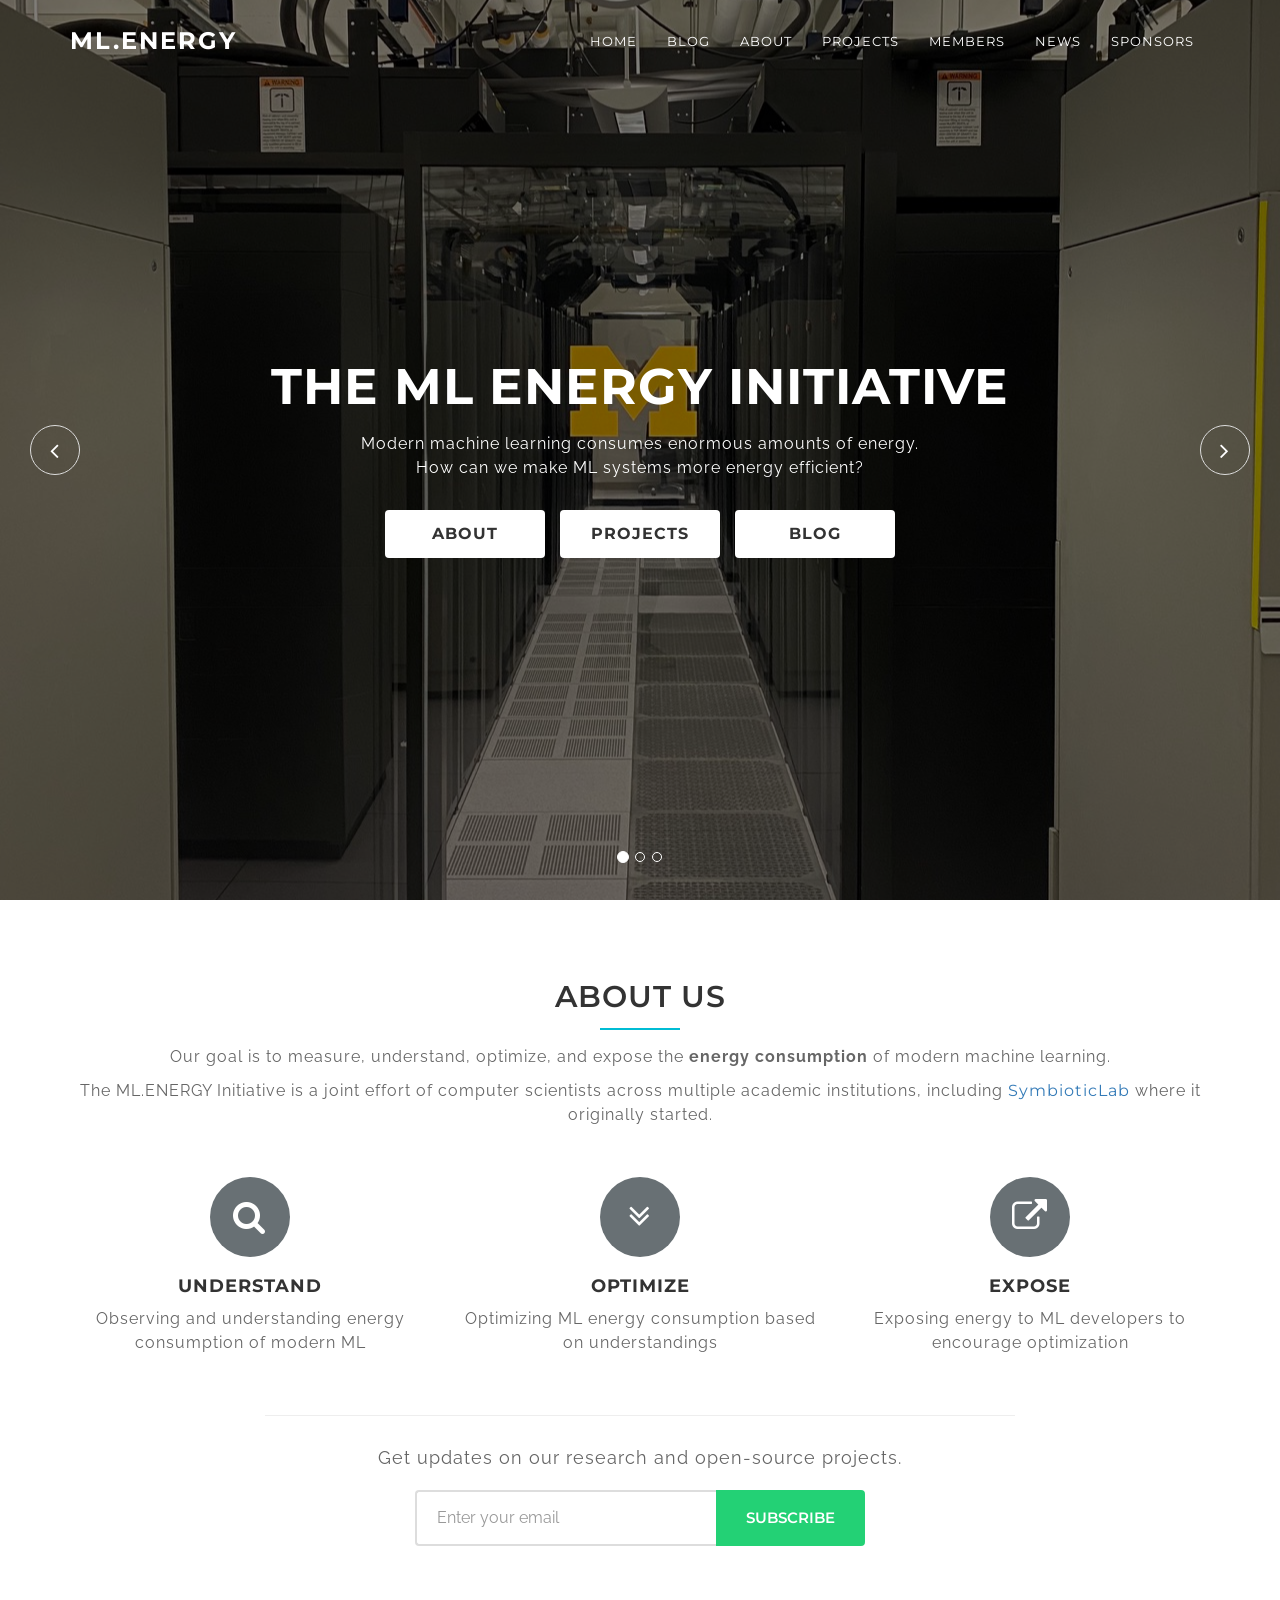
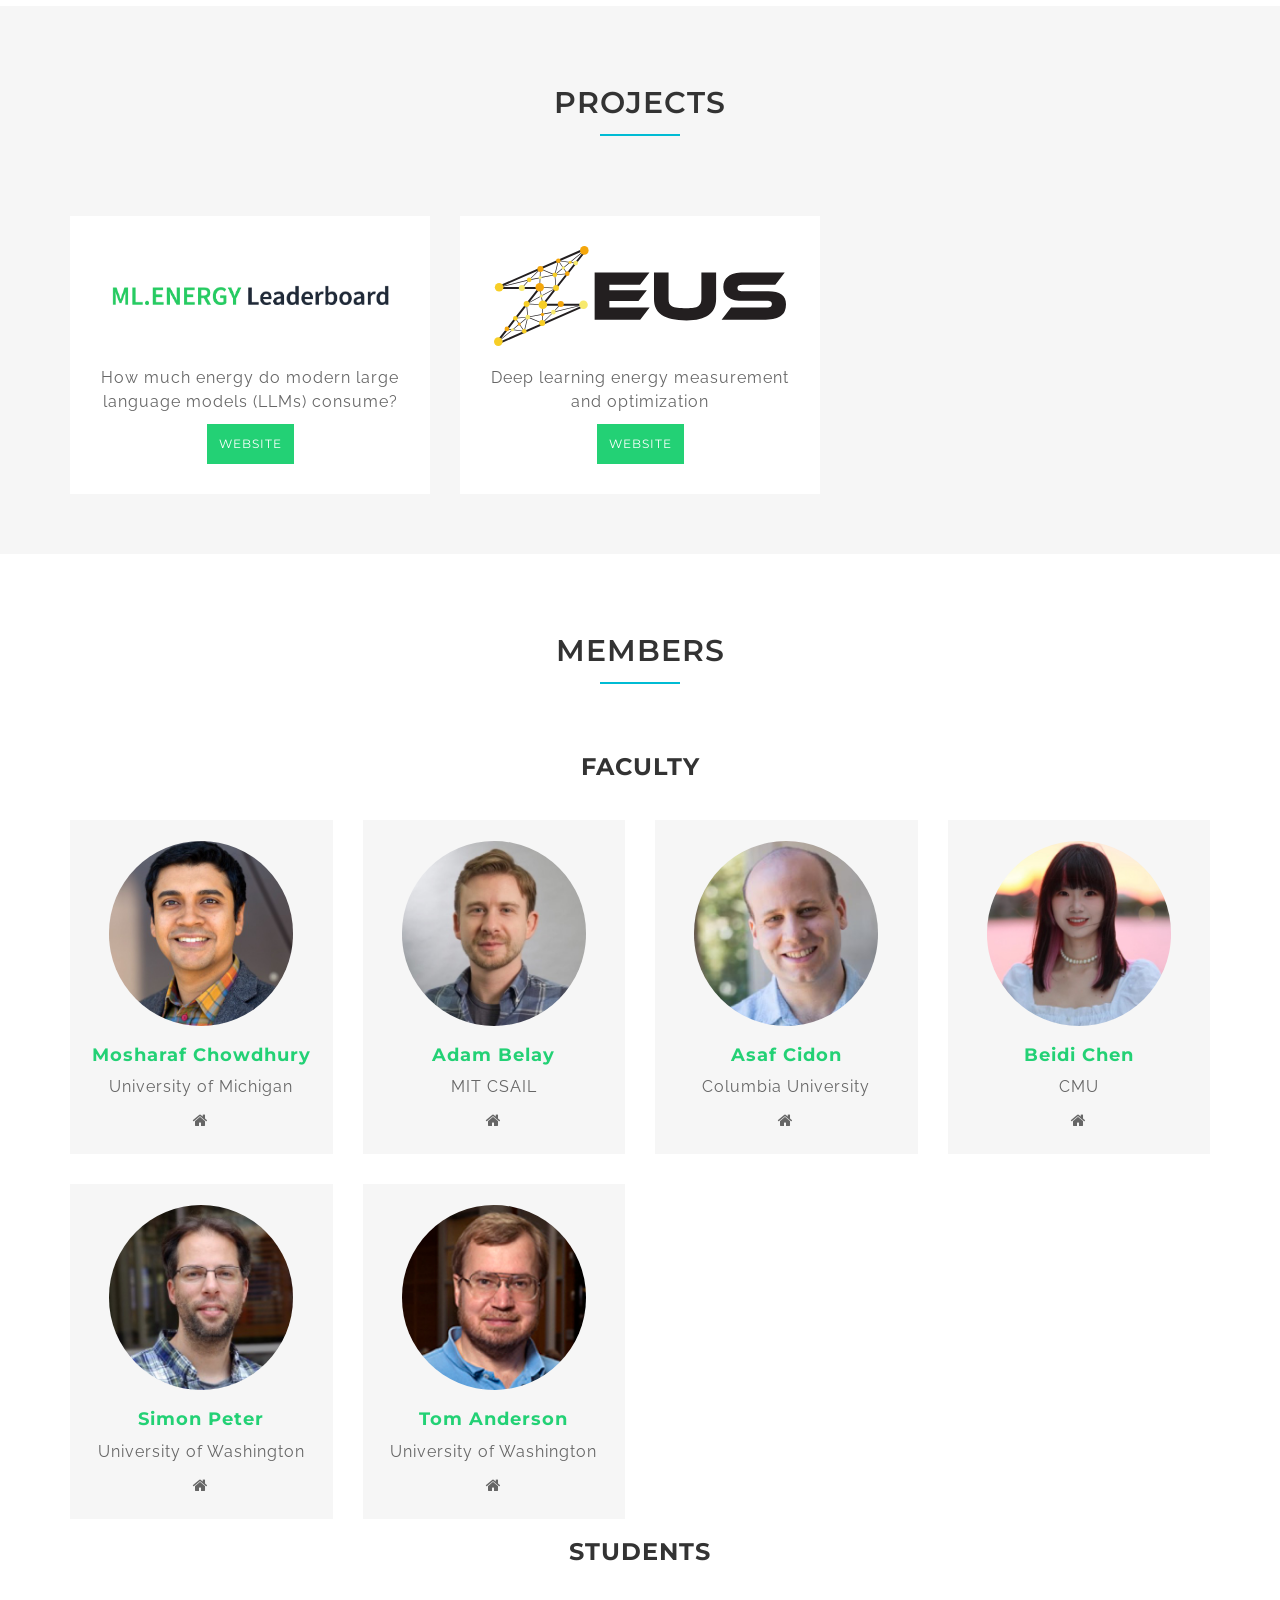
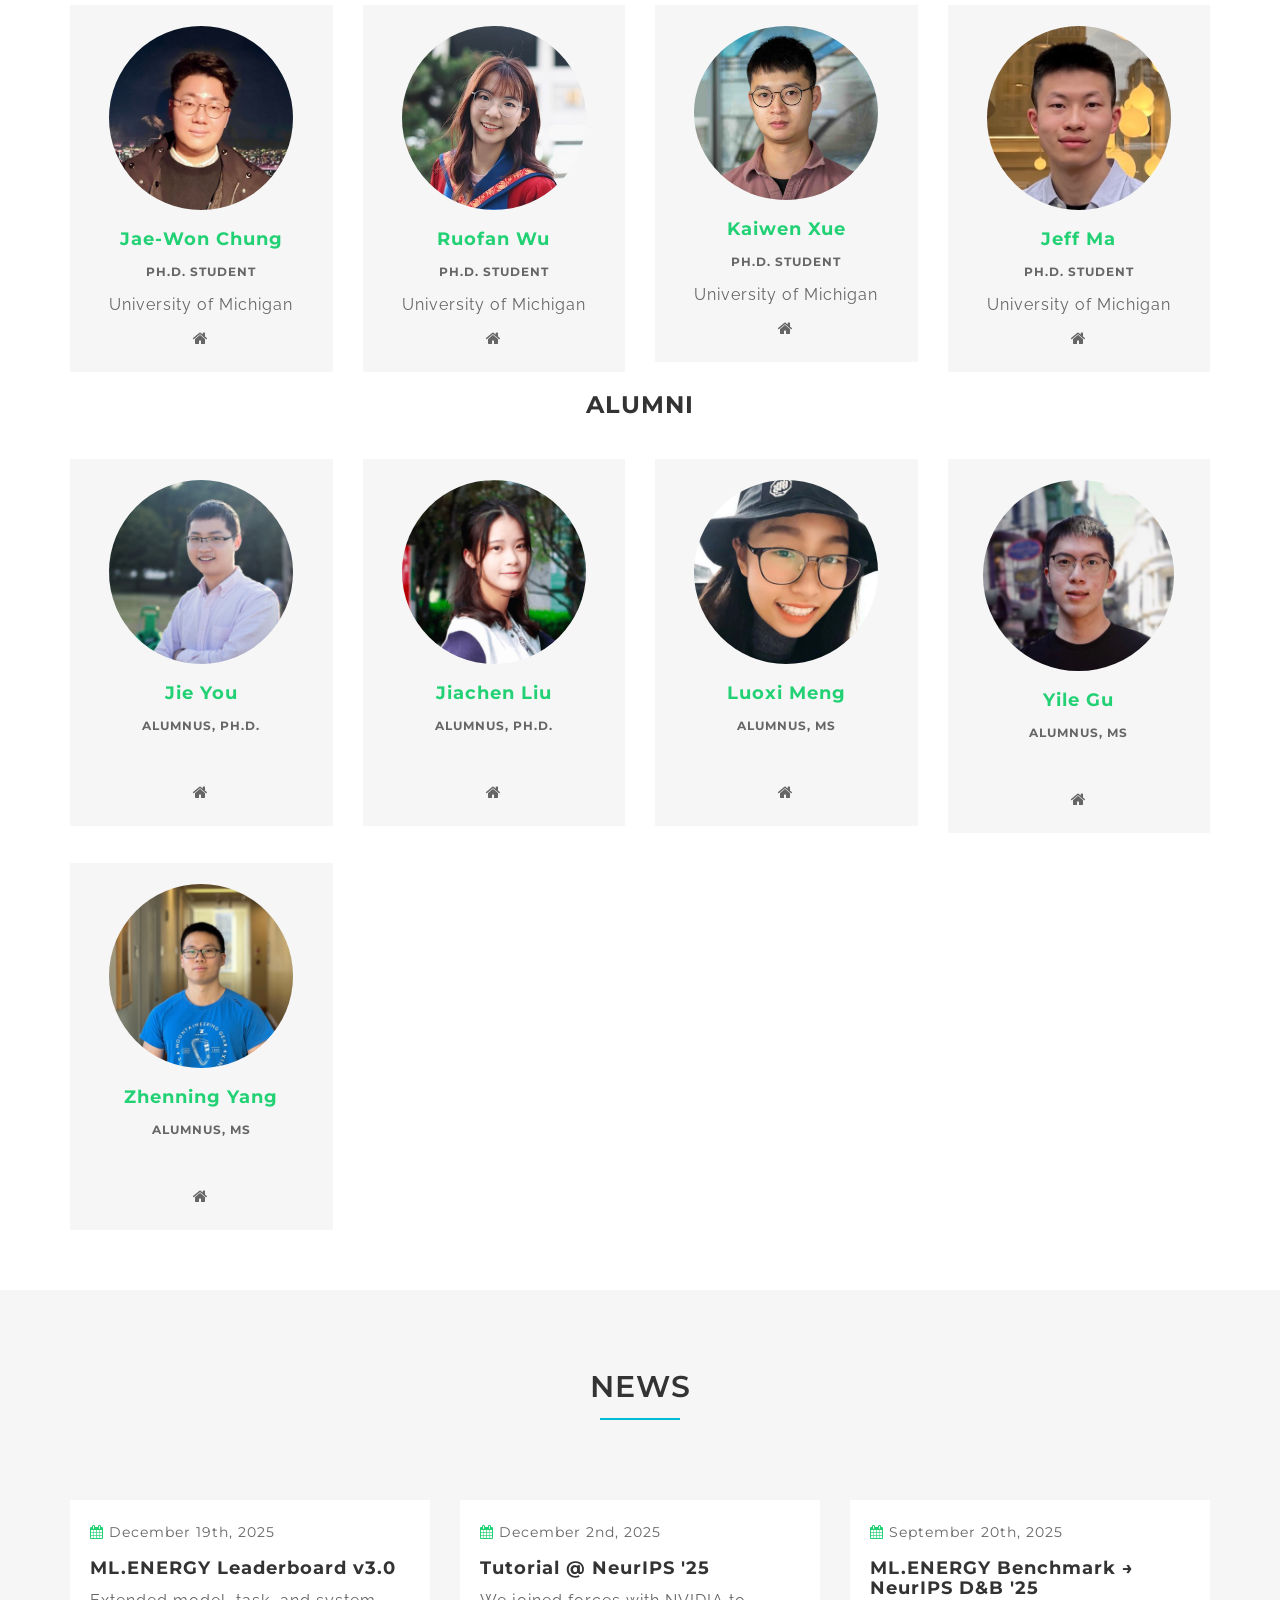
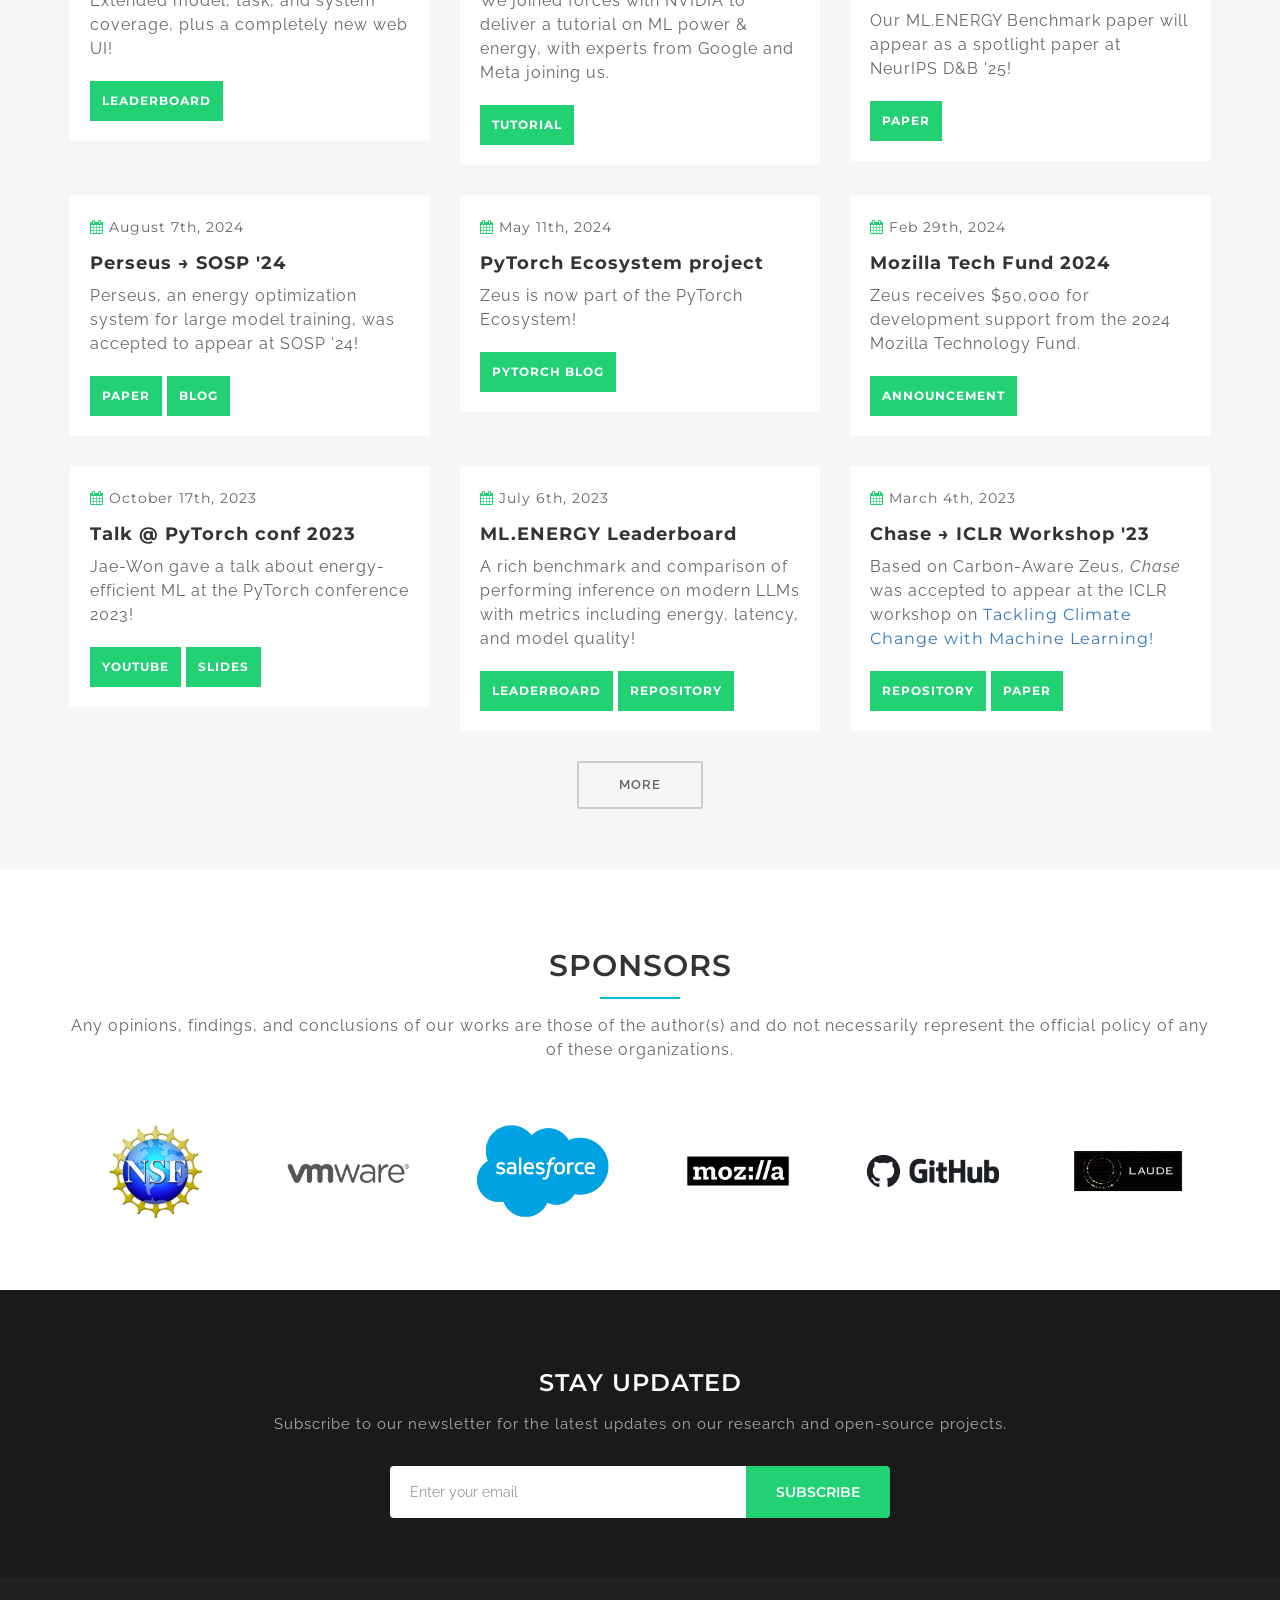
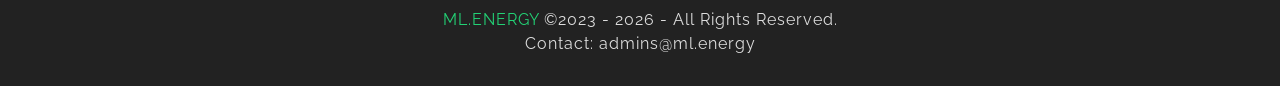
==== index.html @ 17960357 "Add newsletter embeds" ====
<!DOCTYPE html>
<html lang="en">

<head>
    <meta charset="utf-8">
    <meta http-equiv="X-UA-Compatible" content="IE=edge">
    <meta name="viewport" content="width=device-width, initial-scale=1">
    <!-- HTML Meta Tags -->
    <title>The ML.ENERGY Initiative</title>
    <meta name="description" content="Making modern ML energy efficient">
    <!-- Opengraph Meta Tags -->
    <meta property="og:url" content="https://ml.energy">
    <meta property="og:type" content="website">
    <meta property="og:title" content="The ML.ENERGY Initiative">
    <meta property="og:description" content="Making modern ML energy efficient">
    <meta property="og:image" content="https://ml.energy/assets/img/og_image.png">
    <!-- Twitter Meta Tags -->
    <meta name="twitter:card" content="summary_large_image">
    <meta property="twitter:domain" content="ml.energy">
    <meta property="twitter:url" content="https://ml.energy">
    <meta name="twitter:title" content="The ML.ENERGY Initiative">
    <meta name="twitter:description" content="Making modern ML energy efficient">
    <meta name="twitter:image" content="https://ml.energy/assets/img/og_image.png">
    <!-- Favicon -->
    <link rel="apple-touch-icon" sizes="180x180" href="/assets/img/favicon/apple-touch-icon.png">
    <link rel="icon" type="image/png" sizes="32x32" href="/assets/img/favicon/favicon-32x32.png">
    <link rel="icon" type="image/png" sizes="16x16" href="/assets/img/favicon/favicon-16x16.png">
    <link rel="manifest" href="/assets/img/favicon/site.webmanifest">
    <!-- Google tag (gtag.js) -->
    <script async src="https://www.googletagmanager.com/gtag/js?id=G-C013T57GV2"></script>
    <script>
      window.dataLayer = window.dataLayer || [];
      function gtag(){dataLayer.push(arguments);}
      gtag('js', new Date());

      gtag('config', 'G-C013T57GV2');
    </script>
    <!-- BOOTSTRAP CSS-->
    <link href="assets/css/bootstrap.min.css" rel="stylesheet">
    <!-- ALL GOOGLE FONTS -->
    <link href="https://fonts.googleapis.com/css?family=Montserrat:400,700|Raleway:400,500,600,700&amp;subset=latin-ext" rel="stylesheet">
    <!-- FONT-AWESOME CSS-->
    <link href="assets/css/font-awesome.min.css" rel="stylesheet">
    <!-- OWL-CAROUSEL CSS-->
    <link href="assets/css/owl.carousel.css" rel="stylesheet">
    <!-- OWL-TRANSITION CSS-->
    <link href="assets/css/owl.transitions.css" rel="stylesheet">
    <!-- MAGNIFIC-POPUP CSS-->
    <link href="assets/css/magnific-popup.css" rel="stylesheet">
    <!-- MAIN STYLE CSS -->
    <link href="assets/css/style.css" rel="stylesheet">
    <!-- RESPONSIVE CSS-->
    <link href="assets/css/responsive.css" rel="stylesheet">

</head>


<body>
    <!-- START PRELOADER -->
    <div class="preloader">
        <div class="status">
            <div class="status-mes"></div>
        </div>
    </div>
    <!-- END PRELOADER -->

    <!-- START HEADER AREA -->
    <header id="home" class="welcome-hero-area">
        <div class="header-top-area">
            <div class="container">
                <div class="row">
                    <div class="col-md-3">
                        <!-- START LOGO -->
                        <div class="logo">
                            <a href="index.html">ML.ENERGY</a>
                        </div>
                        <!-- END LOGO -->
                    </div>
                    <div class="col-md-9">
                        <!-- START MAIN MENU -->
                        <div class="mainmenu">
                            <div class="navbar navbar-nobg">
                                <div class="navbar-header">
                                    <button type="button" class="navbar-toggle" data-toggle="collapse" data-target=".navbar-collapse">
                                        <span class="sr-only">Toggle navigation</span>
                                        <span class="icon-bar"></span>
                                        <span class="icon-bar"></span>
                                        <span class="icon-bar"></span>
                                    </button>
                                </div>
                                <div class="navbar-collapse collapse">
                                    <ul class="nav navbar-nav navbar-right">
                                        <li class="active"><a class="smoth-scroll" href="#home">home</a>
                                        </li>
                                        <li><a href="https://ml.energy/blog">blog</a>
                                        </li>
                                        <li><a class="smoth-scroll" href="#about">about</a>
                                        </li>
                                        <li><a class="smoth-scroll" href="#projects">projects</a>
                                        </li>
                                        <li><a class="smoth-scroll" href="#members">members</a>
                                        </li>
                                        <li><a class="smoth-scroll" href="#news">news</a>
                                        </li>
                                        <li><a class="smoth-scroll" href="#sponsors">sponsors</a>
                                        </li>
                                    </ul>
                                </div>
                            </div>
                        </div>
                        <!-- END MAIN MENU -->
                    </div>
                </div>
            </div>
        </div>
        <!-- END HEADER AREA -->

        <!-- START SLIDER AREA -->
        <div class="welcome-slider-area">
            <div id="welcome-slide-carousel" class="carousel slide carousel-fade" data-ride="carousel">
                <ol class="carousel-indicators">
                    <li data-target="#welcome-slide-carousel" data-slide-to="0" class="active"></li>
                    <li data-target="#welcome-slide-carousel" data-slide-to="1"></li>
                    <li data-target="#welcome-slide-carousel" data-slide-to="2"></li>
                </ol>
                <div class="carousel-inner" role="listbox">
                    <!-- START SINGLE SLIDE ITEM -->
                    <div class="item active">
                        <div class="single-slide-item slide-1">
                            <div class="single-slide-item-table">
                                <div class="single-slide-item-table-cell">
                                    <div class="container">
                                        <div class="row">
                                            <div class="col-md-12">
                                                <h2>The ML Energy Initiative</h2>
                                                <p>Modern machine learning consumes enormous amounts of energy.
                                                    <br/>How can we make ML systems more energy efficient?
                                                </p>
                                                <a class="slide-btn smoth-scroll" href="#about">about</a>
                                                <a class="slide-btn smoth-scroll" href="#projects">projects</a>
                                                <a class="slide-btn" href="https://ml.energy/blog">blog</a>
                                            </div>
                                        </div>
                                    </div>
                                </div>
                            </div>
                        </div>
                    </div>
                    <!-- END SINGLE SLIDE ITEM-->
                    <!-- START SINGLE SLIDE ITEM-->
                    <div class="item">
                        <div class="single-slide-item slide-2">
                            <div class="single-slide-item-table">
                                <div class="single-slide-item-table-cell">
                                    <div class="container">
                                        <div class="row">
                                            <div class="col-md-12">
                                                <h2>The ML Energy initiative</h2>
                                                <p>Energy efficiency may not be free.
                                                    <br/>What are the tradeoffs associated, and how can we pick good points?
                                                </p>
                                                <a class="slide-btn smoth-scroll" href="#about">about</a>
                                                <a class="slide-btn smoth-scroll" href="#projects">projects</a>
                                                <a class="slide-btn" href="https://ml.energy/blog">blog</a>
                                            </div>
                                        </div>
                                    </div>
                                </div>
                            </div>
                        </div>
                    </div>
                    <!-- END SINGLE SLIDE ITEM -->
                    <!-- START SINGLE SLIDE ITEM-->
                    <div class="item">
                        <div class="single-slide-item slide-3">
                            <div class="single-slide-item-table">
                                <div class="single-slide-item-table-cell">
                                    <div class="container">
                                        <div class="row">
                                            <div class="col-md-12">
                                                <h2>The ML Energy initiative</h2>
                                                <p>Modern machine learning software is oblivious of where all the energy goes to.
                                                    <br/>How can we expose energy consumption to ML developers?
                                                </p>
                                                <a class="slide-btn smoth-scroll" href="#about">about</a>
                                                <a class="slide-btn smoth-scroll" href="#projects">projects</a>
                                                <a class="slide-btn" href="https://ml.energy/blog">blog</a>
                                            </div>
                                        </div>
                                    </div>
                                </div>
                            </div>
                        </div>
                    </div>
                    <!-- END SINGLE SLIDE ITEM -->
                </div>
                <a class="left welcome-control" href="#welcome-slide-carousel" role="button" data-slide="prev"><i class="fa fa-angle-left"></i></a>
                <a class="right welcome-control" href="#welcome-slide-carousel" role="button" data-slide="next"><i class="fa fa-angle-right"></i></a>
            </div>
        </div>
        <!-- END SLIDER AREA -->
    </header>
    <!-- END HEADER AREA -->

    <!-- START ABOUT US AREA -->
    <section id="about" class="about-us-area section-padding">
        <div class="container">
            <div class="row">
                <!-- START SECTION AREA -->
                <div class="col-sm-12">
                    <div class="section-title text-center">
                        <h2>about us</h2>
                        <span></span>
                        <p>
                        Our goal is to measure, understand, optimize, and expose the <b>energy consumption</b> of modern machine learning.
                        </p>
                        <p>
                        The ML.ENERGY Initiative is a joint effort of computer scientists across multiple academic institutions, including <a href="https://symbioticlab.org">SymbioticLab</a> where it originally started.
                        </p>
                    </div>
                </div>
                <!-- END SECTION DESIGN AREA -->
            </div>
            <div class="row">
                <!-- START ABOUT FEATURED -->
                <div class="featured-area text-center">
                    <!-- START SINGLE FEATURED -->
                    <div class="col-md-4 col-sm-4">
                        <div class="single-featured">
                            <i class="fa fa-search"></i>
                            <h4>Understand</h4>
                            <p>Observing and understanding energy consumption of modern ML</p>
                        </div>
                    </div>
                    <!-- END SINGLE FEATURED -->
                    <!-- START SINGLE FEATURED -->
                    <div class="col-md-4 col-sm-4">
                        <div class="single-featured">
                            <i class="fa fa-angle-double-down"></i>
                            <h4>Optimize</h4>
                            <p>Optimizing ML energy consumption based on understandings</p>
                        </div>
                    </div>
                    <!-- END SINGLE FEATURED -->
                    <!-- START SINGLE FEATURED -->
                    <div class="col-md-4 col-sm-4">
                        <div class="single-featured">
                            <i class="fa fa-external-link"></i>
                            <h4>Expose</h4>
                            <p>Exposing energy to ML developers to encourage optimization</p>
                        </div>
                    </div>
                    <!-- END SINGLE FEATURED -->
                </div>
                <!-- END ABOUT FEATURED -->
            </div>
            <!-- END ROW-->
            <!-- START ABOUT NEWSLETTER -->
            <div class="row">
                <div class="col-md-8 col-md-offset-2 col-sm-10 col-sm-offset-1">
                    <div class="about-newsletter text-center">
                        <p>Get updates on our research and open-source projects.</p>
                        <form
                            action="https://buttondown.com/api/emails/embed-subscribe/ml-energy"
                            method="post"
                            target="popupwindow"
                            onsubmit="window.open('https://buttondown.com/ml-energy', 'popupwindow')"
                            class="about-newsletter-form"
                        >
                            <div class="form-inline">
                                <input type="email" name="email" placeholder="Enter your email" required />
                                <button type="submit">Subscribe</button>
                            </div>
                        </form>
                    </div>
                </div>
            </div>
            <!-- END ABOUT NEWSLETTER -->
        </div>
    </section>
    <!-- END ABOUT US AREA -->

    <!-- START PROJECTS AREA -->
    <section id="projects" class="gry-bg section-padding">
        <div class="container">
            <div class="row">
                <div class="col-sm-12">
                    <div class="section-title text-center">
                        <h2>Projects</h2>
                        <span></span>
                        <!-- <p>Research projects under the ML energy initiative</p> -->
                    </div>
                </div>
            </div>
            <div class="row">
                <!-- START SINGLE PROJECTS BOX -->
                <div class="col-md-4 col-sm-6">
                    <div class="single-project-box">
                        <div class="project-icon">
                            <img src="assets/img/projects/leaderboard.png" alt="Leaderboard logo">
                        </div>
                        <div class="project-content">
                            <!-- <h4>Zeus</h4> -->
                            <p>How much energy do modern large language models (LLMs) consume?</p>
                            <a class="project-btn" href="https://ml.energy/leaderboard">Website</a>
                        </div>
                    </div>
                </div>
                <!-- END SINGLE PROJECTS BOX -->
                <div class="col-md-4 col-sm-6">
                    <div class="single-project-box">
                        <div class="project-icon">
                            <img src="assets/img/projects/zeus.svg" alt="Zeus logo">
                        </div>
                        <div class="project-content">
                            <!-- <h4>Zeus</h4> -->
                            <p>Deep learning energy measurement and optimization</p>
                            <a class="project-btn" href="https://ml.energy/zeus">Website</a>
                        </div>
                    </div>
                </div>
                <!-- END SINGLE PROJECTS BOX -->
            </div>
        </div>
    </section>
    <!-- END PROJECTS AREA -->

    <!-- START TEAM AREA -->
    <section id="members" class="our-team-area section-padding">
        <div class="container">
            <div class="row">
                <div class="col-sm-12">
                    <div class="section-title text-center">
                        <h2>Members</h2>
                        <span></span>
                    </div>
                </div>
            </div>
            <div class="row">
                <div class="col-sm-12">
                    <div class="text-center">
                        <h3>Faculty</h3>
                    </div>
                </div>
            </div>
            <div class="row">
                <!-- START SINGLE TEAM -->
                <div class="col-md-3 col-sm-4">
                    <div class="single-team text-center">
                        <img src="assets/img/members/mosharaf.jpg" style="max-width: 80%;" class="center-block img-circle" />
                        <h4 class="team-member">Mosharaf Chowdhury</h4>
                        <p>University of Michigan</p>
                        <ul class="team-social">
                            <li><a href="https://mosharaf.com"><i class="fa fa-home"></i></a>
                            </li>
                        </ul>
                    </div>
                </div>
                <!-- END SINGLE TEAM -->
                <!-- START SINGLE TEAM -->
                <div class="col-md-3 col-sm-4">
                    <div class="single-team text-center">
                        <img src="assets/img/members/adam.jpeg" style="max-width: 80%;" class="center-block img-circle" />
                        <h4 class="team-member">Adam Belay</h4>
                        <p>MIT CSAIL</p>
                        <ul class="team-social">
                            <li><a href="http://www.abelay.me/"><i class="fa fa-home"></i></a>
                            </li>
                        </ul>
                    </div>
                </div>
                <!-- END SINGLE TEAM -->
                <!-- START SINGLE TEAM -->
                <div class="col-md-3 col-sm-4">
                    <div class="single-team text-center">
                        <img src="assets/img/members/asaf.jpeg" style="max-width: 80%;" class="center-block img-circle" />
                        <h4 class="team-member">Asaf Cidon</h4>
                        <p>Columbia University</p>
                        <ul class="team-social">
                            <li><a href="https://www.asafcidon.com/"><i class="fa fa-home"></i></a>
                            </li>
                        </ul>
                    </div>
                </div>
                <!-- END SINGLE TEAM -->
                <div class="clearfix visible-sm-block"></div>
                <!-- START SINGLE TEAM -->
                <div class="col-md-3 col-sm-4">
                    <div class="single-team text-center">
                        <img src="assets/img/members/beidi.jpeg" style="max-width: 80%;" class="center-block img-circle" />
                        <h4 class="team-member">Beidi Chen</h4>
                        <p>CMU</p>
                        <ul class="team-social">
                            <li><a href="https://www.andrew.cmu.edu/user/beidic/"><i class="fa fa-home"></i></a>
                            </li>
                        </ul>
                    </div>
                </div>
                <!-- END SINGLE TEAM -->
                <!-- START SINGLE TEAM -->
                <div class="col-md-3 col-sm-4">
                    <div class="single-team text-center">
                        <img src="assets/img/members/simon.jpeg" style="max-width: 80%;" class="center-block img-circle" />
                        <h4 class="team-member">Simon Peter</h4>
                        <p>University of Washington</p>
                        <ul class="team-social">
                            <li><a href="https://homes.cs.washington.edu/~simpeter/"><i class="fa fa-home"></i></a>
                            </li>
                        </ul>
                    </div>
                </div>
                <!-- END SINGLE TEAM -->
                <!-- START SINGLE TEAM -->
                <div class="col-md-3 col-sm-4">
                    <div class="single-team text-center">
                        <img src="assets/img/members/tom.jpeg" style="width: 80%;" class="center-block img-circle" />
                        <h4 class="team-member">Tom Anderson</h4>
                        <p>University of Washington</p>
                        <ul class="team-social">
                            <li><a href="https://www.cs.washington.edu/people/faculty/tom"><i class="fa fa-home"></i></a>
                            </li>
                        </ul>
                    </div>
                </div>
                <!-- END SINGLE TEAM -->
            </div>
            <div class="row">
                <div class="col-sm-12">
                    <div class="text-center">
                        <h3>Students</h3>
                    </div>
                </div>
            </div>
            <div class="row">
                <!-- START SINGLE TEAM -->
                <div class="col-md-3 col-sm-4">
                    <div class="single-team text-center">
                        <img src="assets/img/members/jae-won.jpg" style="max-width: 80%" class="center-block img-circle" />
                        <h4 class="team-member">Jae-Won Chung</h4>
                        <h6>Ph.D. Student</h6>
                        <p>University of Michigan</p>
                        <ul class="team-social">
                            <li><a href="https://jaewonchung.me/about"><i class="fa fa-home"></i></a>
                            </li>
                        </ul>
                    </div>
                </div>
                <!-- END SINGLE TEAM -->
                <!-- START SINGLE TEAM -->
                <div class="col-md-3 col-sm-4">
                    <div class="single-team text-center">
                        <img src="assets/img/members/ruofan.jpg" style="max-width: 80%" class="center-block img-circle" />
                        <h4 class="team-member">Ruofan Wu</h4>
                        <h6>Ph.D. Student</h6>
                        <p>University of Michigan</p>
                        <ul class="team-social">
                            <li><a href="https://ruofan-wu.github.io/"><i class="fa fa-home"></i></a>
                            </li>
                        </ul>
                    </div>
                </div>
                <!-- END SINGLE TEAM -->
                <!-- START SINGLE TEAM -->
                <div class="col-md-3 col-sm-4">
                    <div class="single-team text-center">
                        <img src="assets/img/members/kevin.jpg" style="max-width: 80%" class="center-block img-circle" />
                        <h4 class="team-member">Kaiwen Xue</h4>
                        <h6>Ph.D. Student</h6>
                        <p>University of Michigan</p>
                        <ul class="team-social">
                            <li><a href="https://kevinrsx.github.io/"><i class="fa fa-home"></i></a>
                            </li>
                        </ul>
                    </div>
                </div>
                <!-- END SINGLE TEAM -->
                <!-- START SINGLE TEAM -->
                <div class="col-md-3 col-sm-4">
                    <div class="single-team text-center">
                        <img src="assets/img/members/jeff.jpg" style="max-width: 80%" class="center-block img-circle" />
                        <h4 class="team-member">Jeff Ma</h4>
                        <h6>Ph.D. Student</h6>
                        <p>University of Michigan</p>
                        <ul class="team-social">
                            <li><a href="https://jeff.junzema.com/"><i class="fa fa-home"></i></a>
                            </li>
                        </ul>
                    </div>
                </div>
                <!-- END SINGLE TEAM -->
            </div>
            <div class="row">
                <div class="col-sm-12">
                    <div class="text-center">
                        <h3>Alumni</h3>
                    </div>
                </div>
            </div>
            <div class="row">
                <!-- START SINGLE TEAM -->
                <div class="col-md-3 col-sm-4">
                    <div class="single-team text-center">
                        <img src="assets/img/members/jie.jpg" style="max-width: 80%" class="center-block img-circle" />
                        <h4 class="team-member">Jie You</h4>
                        <h6>Alumnus, Ph.D.</h6>
                        <p></br></p>
                        <ul class="team-social">
                            <li><a href="https://jimmyyou.github.io"><i class="fa fa-home"></i></a>
                            </li>
                        </ul>
                    </div>
                </div>
                <!-- END SINGLE TEAM -->
                <!-- START SINGLE TEAM -->
                <div class="col-md-3 col-sm-4">
                    <div class="single-team text-center">
                        <img src="assets/img/members/jiachen.jpeg" style="max-width: 80%" class="center-block img-circle" />
                        <h4 class="team-member">Jiachen Liu</h4>
                        <h6>Alumnus, Ph.D.</h6>
                        <p></br></p>
                        <ul class="team-social">
                            <li><a href="http://www-personal.umich.edu/~amberljc/"><i class="fa fa-home"></i></a>
                            </li>
                        </ul>
                    </div>
                </div>
                <!-- END SINGLE TEAM -->
                <!-- START SINGLE TEAM -->
                <div class="col-md-3 col-sm-4">
                    <div class="single-team text-center">
                        <img src="assets/img/members/luoxi.jpg" style="max-width: 80%" class="center-block img-circle" />
                        <h4 class="team-member">Luoxi Meng</h4>
                        <h6>Alumnus, MS</h6>
                        <p></br></p>
                        <ul class="team-social">
                            <li><a href="https://rosie-m.github.io/"><i class="fa fa-home"></i></a>
                            </li>
                        </ul>
                    </div>
                </div>
                <!-- END SINGLE TEAM -->
                <!-- START SINGLE TEAM -->
                <div class="col-md-3 col-sm-4">
                    <div class="single-team text-center">
                        <img src="assets/img/members/yile.jpg" style="max-width: 83%" class="center-block img-circle" />
                        <h4 class="team-member">Yile Gu</h4>
                        <h6>Alumnus, MS</h6>
                        <p></br></p>
                        <ul class="team-social">
                            <li><a href="https://ikace.github.io/"><i class="fa fa-home"></i></a>
                            </li>
                        </ul>
                    </div>
                </div>
                <!-- END SINGLE TEAM -->
                <!-- START SINGLE TEAM -->
                <div class="col-md-3 col-sm-4">
                    <div class="single-team text-center">
                        <img src="assets/img/members/zhenning.jpg" style="max-width: 80%" class="center-block img-circle" />
                        <h4 class="team-member">Zhenning Yang</h4>
                        <h6>Alumnus, MS</h6>
                        <p></br></p>
                        <ul class="team-social">
                            <li><a href="https://zyang37.github.io"><i class="fa fa-home"></i></a>
                            </li>
                        </ul>
                    </div>
                </div>
                <!-- END SINGLE TEAM -->
            </div>
        </div>
    </section>
    <!-- END TEAM AREA -->

    <!-- START BLOG AREA -->
    <section id="news" class="our-blog-area gry-bg section-padding">
        <div class="container">
            <div class="row">
                <div class="col-sm-12">
                    <div class="section-title text-center">
                        <h2>News</h2>
                        <span></span>
                        <!-- <p>Lorem ipsum dolor sit amet consectetur adipisicing elitsed ation Lorem ipsum.</p> -->
                    </div>
                </div>
            </div>
            <div class="row news-grid collapsed" id="news-grid">
                <!-- START SINGLE BLOG POST -->
                <div class="col-md-4 col-sm-6">
                    <div class="single-blog-post">
                        <div class="single-post-content">
                            <ul class="post-meta">
                                <li><a href="#"><i class="fa fa-calendar"></i>December 19th, 2025</a>
                                </li>
                            </ul>
                            <h4>ML.ENERGY Leaderboard v3.0</h4>
                            <p>Extended model, task, and system coverage, plus a completely new web UI!</p>
                            <a class="blog-btn" href="https://ml.energy/leaderboard">Leaderboard</a>
                        </div>
                    </div>
                </div>
                <!-- END SINGLE BLOG POST -->
                <!-- START SINGLE BLOG POST -->
                <div class="col-md-4 col-sm-6">
                    <div class="single-blog-post">
                        <div class="single-post-content">
                            <ul class="post-meta">
                                <li><a href="#"><i class="fa fa-calendar"></i>December 2nd, 2025</a>
                                </li>
                            </ul>
                            <h4>Tutorial @ NeurIPS '25</h4>
                            <p>We joined forces with NVIDIA to deliver a tutorial on ML power & energy, with experts from Google and Meta joining us.</p>
                            <a class="blog-btn" href="https://ml.energy/tutorials/neurips25">Tutorial</a>
                        </div>
                    </div>
                </div>
                <!-- END SINGLE BLOG POST -->
                <!-- START SINGLE BLOG POST -->
                <div class="col-md-4 col-sm-6">
                    <div class="single-blog-post">
                        <!-- <div class="single-blog-thumb"> -->
                        <!--     <img src="assets/img/blog/1.jpg" alt="" class="img-responsive" /> -->
                        <!-- </div> -->
                        <div class="single-post-content">
                            <ul class="post-meta">
                                <li><a href="#"><i class="fa fa-calendar"></i>September 20th, 2025</a>
                                </li>
                            </ul>
                            <h4>ML.ENERGY Benchmark → NeurIPS D&B '25</h4>
                            <p>Our ML.ENERGY Benchmark paper will appear as a spotlight paper at NeurIPS D&B '25!</p>
                            <a class="blog-btn" href="https://arxiv.org/abs/2505.06371">Paper</a>
                        </div>
                    </div>
                </div>
                <!-- END SINGLE BLOG POST -->
                <!-- START SINGLE BLOG POST -->
                <div class="col-md-4 col-sm-6">
                    <div class="single-blog-post">
                        <!-- <div class="single-blog-thumb"> -->
                        <!--     <img src="assets/img/blog/1.jpg" alt="" class="img-responsive" /> -->
                        <!-- </div> -->
                        <div class="single-post-content">
                            <ul class="post-meta">
                                <li><a href="#"><i class="fa fa-calendar"></i>August 7th, 2024</a>
                                </li>
                            </ul>
                            <h4>Perseus → SOSP '24</h4>
                            <p>Perseus, an energy optimization system for large model training, was accepted to appear at SOSP '24!</p>
                            <a class="blog-btn" href="https://symbioticlab.org/publications/files/perseus:sosp24/perseus-sosp24.pdf">Paper</a>
                            <a class="blog-btn" href="https://ml.energy/zeus/research_overview/perseus">Blog</a>
                        </div>
                    </div>
                </div>
                <!-- END SINGLE BLOG POST -->
                <!-- START SINGLE BLOG POST -->
                <div class="col-md-4 col-sm-6">
                    <div class="single-blog-post">
                        <!-- <div class="single-blog-thumb"> -->
                        <!--     <img src="assets/img/blog/1.jpg" alt="" class="img-responsive" /> -->
                        <!-- </div> -->
                        <div class="single-post-content">
                            <ul class="post-meta">
                                <li><a href="#"><i class="fa fa-calendar"></i>May 11th, 2024</a>
                                </li>
                            </ul>
                            <h4>PyTorch Ecosystem project</h4>
                            <p>Zeus is now part of the PyTorch Ecosystem!</p>
                            <a class="blog-btn" href="https://pytorch.org/blog/zeus/">PyTorch blog</a>
                        </div>
                    </div>
                </div>
                <!-- END SINGLE BLOG POST -->
                <!-- START SINGLE BLOG POST -->
                <div class="col-md-4 col-sm-6">
                    <div class="single-blog-post">
                        <!-- <div class="single-blog-thumb"> -->
                        <!--     <img src="assets/img/blog/1.jpg" alt="" class="img-responsive" /> -->
                        <!-- </div> -->
                        <div class="single-post-content">
                            <ul class="post-meta">
                                <li><a href="#"><i class="fa fa-calendar"></i>Feb 29th, 2024</a>
                                </li>
                            </ul>
                            <h4>Mozilla Tech Fund 2024</h4>
                            <p>Zeus receives $50,000 for development support from the 2024 Mozilla Technology Fund.</p>
                            <a class="blog-btn" href="https://foundation.mozilla.org/en/blog/open-source-AI-for-environmental-justice/">Announcement</a>
                        </div>
                    </div>
                </div>
                <!-- END SINGLE BLOG POST -->
                <!-- START SINGLE BLOG POST -->
                <div class="col-md-4 col-sm-6">
                    <div class="single-blog-post">
                        <!-- <div class="single-blog-thumb"> -->
                        <!--     <img src="assets/img/blog/1.jpg" alt="" class="img-responsive" /> -->
                        <!-- </div> -->
                        <div class="single-post-content">
                            <ul class="post-meta">
                                <li><a href="#"><i class="fa fa-calendar"></i>October 17th, 2023</a>
                                </li>
                            </ul>
                            <h4>Talk @ PyTorch conf 2023</h4>
                            <p>Jae-Won gave a talk about energy-efficient ML at the PyTorch conference 2023!</p>
                            <a class="blog-btn" href="https://youtu.be/veM3x9Lhw2A">YouTube</a>
                            <a class="blog-btn" href="/assets/attachments/pytorch_conf_2023_slides.pdf">Slides</a>
                        </div>
                    </div>
                </div>
                <!-- END SINGLE BLOG POST -->
                <!-- START SINGLE BLOG POST -->
                <div class="col-md-4 col-sm-6">
                    <div class="single-blog-post">
                        <!-- <div class="single-blog-thumb"> -->
                        <!--     <img src="assets/img/blog/1.jpg" alt="" class="img-responsive" /> -->
                        <!-- </div> -->
                        <div class="single-post-content">
                            <ul class="post-meta">
                                <li><a href="#"><i class="fa fa-calendar"></i>July 6th, 2023</a>
                                </li>
                            </ul>
                            <h4>ML.ENERGY Leaderboard</h4>
                            <p>A rich benchmark and comparison of performing inference on modern LLMs with metrics including energy, latency, and model quality!</p>
                            <a class="blog-btn" href="https://ml.energy/leaderboard">Leaderboard</a>
                            <a class="blog-btn" href="https://github.com/ml-energy/leaderboard">Repository</a>
                        </div>
                    </div>
                </div>
                <!-- END SINGLE BLOG POST -->
                <!-- START SINGLE BLOG POST -->
                <div class="col-md-4 col-sm-6">
                    <div class="single-blog-post">
                        <!-- <div class="single-blog-thumb"> -->
                        <!--     <img src="assets/img/blog/1.jpg" alt="" class="img-responsive" /> -->
                        <!-- </div> -->
                        <div class="single-post-content">
                            <ul class="post-meta">
                                <li><a href="#"><i class="fa fa-calendar"></i>March 4th, 2023</a>
                                </li>
                            </ul>
                            <h4>Chase → ICLR Workshop '23</h4>
                            <p>Based on Carbon-Aware Zeus, <i>Chase</i> was accepted to appear at the ICLR workshop on <a href="https://www.climatechange.ai/events/iclr2023">Tackling Climate Change with Machine Learning!</a></p>
                            <a class="blog-btn" href="https://github.com/ml-energy/zeus/tree/chase">Repository</a>
                            <a class="blog-btn" href="https://symbioticlab.org/publications/files/chase:ccai23/chase-ccai23.pdf">Paper</a>
                        </div>
                    </div>
                </div>
                <!-- END SINGLE BLOG POST -->
                <!-- START SINGLE BLOG POST -->
                <div class="col-md-4 col-sm-6">
                    <div class="single-blog-post">
                        <!-- <div class="single-blog-thumb"> -->
                        <!--     <img src="assets/img/blog/1.jpg" alt="" class="img-responsive" /> -->
                        <!-- </div> -->
                        <div class="single-post-content">
                            <ul class="post-meta">
                                <li><a href="#"><i class="fa fa-calendar"></i>November 10th, 2022</a>
                                </li>
                            </ul>
                            <h4>Zeus in Carbon Hack 22</h4>
                            <p>Carbon-Aware Zeus wins the <i>Second best overall solution prize</i> in <a href="https://taikai.network/gsf/hackathons/carbonhack22">CarbonHack22</a> organized by the <a href="https://greensoftware.foundation/">Green Software Foundation!</a></p>
                            <a class="blog-btn" href="https://taikai.network/gsf/hackathons/carbonhack22/projects/cl95qxjpa70555701uhg96r0ek6/idea">Project page</a>
                            <a class="blog-btn" href="https://www.youtube.com/watch?v=dwmVH839D1g">YouTube</a>
                        </div>
                    </div>
                </div>
                <!-- END SINGLE BLOG POST -->
                <!-- START SINGLE BLOG POST -->
                <div class="col-md-4 col-sm-6">
                    <div class="single-blog-post">
                        <!-- <div class="single-blog-thumb"> -->
                        <!--     <img src="assets/img/blog/1.jpg" alt="" class="img-responsive" /> -->
                        <!-- </div> -->
                        <div class="single-post-content">
                            <ul class="post-meta">
                                <li><a href="#"><i class="fa fa-calendar"></i>July 8th, 2022</a>
                                </li>
                            </ul>
                            <h4>Zeus → NSDI '23</h4>
                            <p>Our first project "Zeus: Understanding and Optimizing GPU Energy Consumption of DNN Training" was accepted to appear at NSDI '23!</p>
                            <a class="blog-btn" href="https://ml.energy/zeus">Zeus website</a>
                            <a class="blog-btn" href="https://www.usenix.org/conference/nsdi23/presentation/you">Paper</a>
                        </div>
                    </div>
                </div>
                <!-- END SINGLE BLOG POST -->
            </div>
            <!-- END ROW -->
            <div class="row text-center">
                <button class="news-toggle-btn" id="news-toggle-btn" onclick="toggleNews()">More</button>
            </div>
            <script>
                function toggleNews() {
                    var grid = document.getElementById('news-grid');
                    var btn = document.getElementById('news-toggle-btn');
                    if (grid.classList.contains('collapsed')) {
                        grid.classList.remove('collapsed');
                        btn.textContent = 'Less';
                    } else {
                        grid.classList.add('collapsed');
                        btn.textContent = 'More';
                    }
                }
            </script>
        </div>
        <!-- END CONTAINER -->
    </section>
    <!-- END BLOG AREA -->

        <!-- START FUNDING AREA -->
    <section id="sponsors" class="funding-area section-padding">
        <div class="container">
            <div class="row">
                <div class="col-sm-12">
                    <div class="section-title text-center">
                        <h2>Sponsors</h2>
                        <span></span>
                        <p>Any opinions, findings, and conclusions of our works are those of the author(s) and do not necessarily represent the official policy of any of these organizations.</p>
                    </div>
                </div>
            </div>
            <!-- The comment between img divs are needed to prevent .vertical-center from breaking bootstrap's width 12 grid.
              An evil hack from https://stackoverflow.com/a/20548578 -->
            <div class="row text-center">
                <div class="col-md-2 col-sm-4 col-xs-12 vertical-center">
                    <img src="assets/img/funding/nsf.png" alt="National Science Foundation Logo" style="max-width: 80%;">
                </div><!--
                --><div class="col-md-2 col-sm-4 col-xs-12 vertical-center">
                    <img src="assets/img/funding/vmware.png" alt="VMWare Logo" style="max-width: 80%;">
                </div><!--
                --><div class="col-md-2 col-sm-4 col-xs-12 vertical-center">
                    <img src="assets/img/funding/salesforce.png" alt="Salesforce Logo" style="max-width: 80%;">
                </div><!--
                --><div class="col-md-2 col-sm-4 col-xs-12 vertical-center">
                    <img src="assets/img/funding/mozilla.png" alt="Mozilla Logo" style="max-width: 80%;">
                </div><!--
                --><div class="col-md-2 col-sm-4 col-xs-12 vertical-center">
                    <img src="assets/img/funding/github.png" alt="GitHub Logo" style="max-width: 80%;">
                </div><!--
                --><div class="col-md-2 col-sm-4 col-xs-12 vertical-center">
                    <img src="assets/img/funding/laude.png" alt="Laude Institute Logo" style="max-width: 80%;">
                    <!-- <a href="https://www.laude.org/"><img src="assets/img/funding/laude.svg" alt="Laude Institute Logo" style="max-width: 100%;"></a> -->
                </div>
            </div>
          </div>
        </div>
    </section>
    <!-- END FUNDING AREA -->

    <!-- START NEWSLETTER AREA -->
    <section id="newsletter" class="newsletter-area">
        <div class="container">
            <div class="row">
                <div class="col-md-8 col-md-offset-2 col-sm-10 col-sm-offset-1">
                    <div class="newsletter-content text-center">
                        <h3>Stay Updated</h3>
                        <p>Subscribe to our newsletter for the latest updates on our research and open-source projects.</p>
                        <form
                            action="https://buttondown.com/api/emails/embed-subscribe/ml-energy"
                            method="post"
                            target="popupwindow"
                            onsubmit="window.open('https://buttondown.com/ml-energy', 'popupwindow')"
                            class="newsletter-form"
                        >
                            <div class="form-inline">
                                <input type="email" name="email" placeholder="Enter your email" required />
                                <button type="submit">Subscribe</button>
                            </div>
                        </form>
                    </div>
                </div>
            </div>
        </div>
    </section>
    <!-- END NEWSLETTER AREA -->

    <!-- START FOOTER BOTTOM AREA -->
    <footer class="footer-bottom-area footer-bottom-bg">
        <div class="container">
            <div class="row">
                <div class="col-sm-12">
                    <div class="footer-text text-center">
                        <p class="text-muted"><span>ML.ENERGY</span> &copy;2023 - 2026 - All Rights Reserved.</p>
                        <p class="text-muted">Contact: admins@ml.energy</p>
                    </div>
                </div>
            </div>
        </div>
    </footer>
    <!-- END FOOTER BOTTOM AREA -->
    <!-- START SCROLL TO UP -->
    <div class="scroll-to-up">
        <div class="scrollup">
            <i class="fa fa-angle-up"></i>
        </div>
    </div>
    <!-- END SCROLL TO UP -->

    <!-- LATEST JQUERY -->
    <script src="assets/js/jquery.min.js"></script>
    <!-- BOOTSTRAP JS -->
    <script src="assets/js/bootstrap.min.js"></script>
    <!-- OWL CAROUSEL JS  -->
    <script src="assets/js/owl.carousel.min.js"></script>
    <!-- MIXITUP JS -->
    <script src="assets/js/jquery.mixitup.js"></script>
    <!-- EASING JS -->
    <script src="assets/js/jquery.easing.1.3.js"></script>
    <!-- COUNTERUP JS -->
    <script src="assets/js/jquery.counterup.min.js"></script>
    <!-- MAGNIFICANT JS -->
    <script src="assets/js/jquery.magnific-popup.min.js"></script>
    <!-- scripts js -->
    <script src="assets/js/scripts.js"></script>
</body>

</html>
---- assets/css/style.css ----
/*=============================================================
    CSS INDEX
    =============================
    01. GENERAL STYLE (body, link color, section-title, preloader, section-padding etc)
    02. BOOTSTRAP NAVIGATION OVERRIDES
    03. START HOME DESIGN
	04. START ABOUT DESIGN
	05. START SERVICE DESIGN
	06. START GET-STRETED
	07. START TEAM DESIGN
	08. START FUN FACT DESIGN
	09. START WORK DESIGN
	10. START TESTIMONIAL DESIGN
	11. START PRICE PLAN DESIGN
	12. START BLOG DESIGN
	13. START CONTACT DESIGN
	14. START MAP DESIGN
	15. START FOOTER DESIGN
  =============================================================*/
/*01.GENERAL STYLE*/

body {
    font-size: 16px;
    font-weight: 400;
    line-height: 24px;
    letter-spacing: 1px;
    height: 100%;
    font-family: 'Raleway', sans-serif;
    color: #666;
}
html,
body {
    height: 100%;
}
h1,
h2,
h3,
h4,
h5,
h6 {
    color: #333;
    font-family: "Montserrat", sans-serif;
    font-weight: 700;
    text-transform: uppercase;
}
a {
    font-family: "Montserrat", sans-serif;
    text-decoration: none;
    -webkit-transition: all 0.2s;
    transition: all 0.2s;
}
a:hover {
    text-decoration: none;
}
a:focus {
    outline: none;
    text-decoration: none;
}
ul,
li {
    margin: 0;
    padding: 0;
}
fieldset {
    border: 0 none;
    margin: 0 auto;
    padding: 0;
}
.no-padding {
    padding: 0;
}
/*SRAERT PRELOADER DESIGN*/

.preloader {
    background: #fff;
    bottom: 0;
    left: 0;
    position: fixed;
    right: 0;
    top: 0;
    z-index: 99999;
}
.status,
.status-mes {
    background-image: url(img/ajax-loader.gif);
    background-position: center;
    background-repeat: no-repeat;
    height: 200px;
    left: 50%;
    margin: -100px 0 0 -100px;
    position: absolute;
    top: 50%;
    width: 200px;
}
.status-mes h4 {
    color: #fff;
    margin-top: 30px;
    text-transform: uppercase;
}
/*END PRELOADER DESIGN*/
/*START SCROLL TO UP DESIGN*/

.scrollup {
    background: #23d175 none repeat scroll 0 0;
    border-radius: 50%;
    bottom: 30px;
    color: #fff;
    cursor: pointer;
    float: right;
    font-size: 25px;
    height: 40px;
    line-height: 35px;
    position: fixed;
    right: 30px;
    text-align: center;
    width: 40px;
    z-index: 9;
}
.scrollup:hover {
    background: #17a158;
    -webkit-transition: .5s;
    transition: .5s;
}
/*END SCROLL TO UP DESIGN*/
/*START SECTION TITLE DESIGN*/

.section-title {
    margin-bottom: 50px;
}
.section-title h2 {
    font-size: 30px;
    font-weight: 600;
}
.section-title span {
    background: #00bcd4 none repeat scroll 0 0;
    display: block;
    height: 2px;
    margin: 15px auto;
    width: 80px;
}
.section-padding {
    padding: 60px 0;
}
.gry-bg {
    background: #f6f6f6;
}
.footer-bg {
    background: #333;
}
.footer-bottom-bg {
    background: #222;
}
/*END SECTION TITLE DESIGN*/
/*01.END GENERAL STYLE*/
/*02.START MENU DESIGN AREA*/

.header-top-area {
    left: 0;
    position: fixed;
    top: 0;
    width: 100%;
    z-index: 9999;
    -webkit-transition: .4s;
    transition: .4s;
}
.logo a {
    font-size: 24px;
    font-weight: 700;
    letter-spacing: 2px;
    text-transform: uppercase;
    color: #fff;
}
.logo {
    padding-top: 29px;
}
.mainmenu .navbar-nav li a {
    color: #fff;
    font-weight: 400;
    padding: 30px 15px;
    text-transform: uppercase;
    transition: all 0.3s ease 0s;
    -webkit-transition: all 0.3s ease 0s;
    font-size: 13px;
}
.mainmenu .navbar-nav li a:hover {
    background: none;
    color: #23d175;
    -webkit-transition: .3s;
    transition: .3s;
}
.nav li a:hover,
.nav li a:focus {
    background: none;
    color: #23d175;
}
.menu-bg .navbar-nav li a:hover,
.menu-bg .navbar-nav li.active a {
    color: #23d175;
    -webkit-transition: .3s;
    transition: .3s;
}
.navbar {
    margin: 0;
}
.menu-bg {
    background: rgba(0, 0, 0, 0.7);
    z-index: 999;
}
.menu-bg .navbar-nav li a {
    color: #fff;
}
.menu-bg .mainmenu .navbar-nav li a {
    padding: 20px 15px;
    -webkit-transition: .3s;
    transition: .3s;
}
.menu-bg .logo {
    padding-top: 18px;
    -webkit-transition: .3s;
    transition: .3s;
}
.menu-bg .logo a {
    color: #23d175;
}
.menu-bg .mainmenu .navbar-nav li a:hover {
    color: #23d175;
}
/*02. END MENU DESIGN AREA*/
/*03.START HOME DESIGN AREA*/

.welcome-hero-area,
.welcome-slider-area,
.welcome-hero-area,
.welcome-slider-area div {
    height: 100%;
}
.welcome-hero-area div.single-slide-item-table-cell,
.welcome-hero-area div.single-slide-item-table-cell div {
    height: auto;
}
.single-slide-item-table-cell {
    display: table-cell;
    text-align: center;
    vertical-align: middle;
}
.single-slide-item-table {
    display: table;
    width: 100%;
}
a.slide-btn {
    color: #333;
    background: #fff;
    display: inline-block;
    font-weight: bold;
    margin-left: 5px;
    margin-right: 5px;
    margin-top: 10px;
    padding: 12px 20px;
    text-transform: uppercase;
    width: 160px;
    transition: .5s;
    border-radius: 4px;
}
a.slide-btn:hover {
    background: #17a158;
    color: #fff;
    border: none;
}
.single-slide-item h2 {
    font-size: 50px;
    color: #fff;
    line-height: 50px;
    margin-bottom: 20px;
}
.single-slide-item h2 span {
    color: #2980b9;
}
.single-slide-item p {
    color: #fff;
}
.slide-1 {
    background:url(../img/bg/slide-1.jpg);
    background-size: cover;
    background-position: center;
}
.slide-2 {
    background:url(../img/bg/slide-2.jpg);
    background-size: cover;
    background-position: center;
}
.slide-3 {
    background:url(../img/bg/slide-3.jpg);
    background-size: cover;
    background-position: center;
}
.single-slide-item {
    position: relative;
    z-index: 1;
}
.single-slide-item:after {
    background: rgba(0, 0, 0, 0.50);
    content: "";
    height: 100%;
    left: 0;
    position: absolute;
    top: 0;
    width: 100%;
    z-index: -1;
}
a.welcome-control:hover i,
a.welcome-control:focus {
    color: #23d175;
}
.single-slide-item p {
    color: #fff;
    margin-bottom: 20px;
}
.carousel-fade .carousel-inner .item {
    -webkit-transition-property: opacity;
    transition-property: opacity;
}
.carousel-fade .carousel-inner .item,
.carousel-fade .carousel-inner .active.left,
.carousel-fade .carousel-inner .active.right {
    opacity: 0;
    -ms-filter: "progid:DXImageTransform.Microsoft.Alpha(Opacity=0)";
}
.carousel-fade .carousel-inner .active,
.carousel-fade .carousel-inner .next.left,
.carousel-fade .carousel-inner .prev.right {
    opacity: 1;
    -ms-filter: "progid:DXImageTransform.Microsoft.Alpha(Opacity=100)";
}
.carousel-fade .carousel-inner .next,
.carousel-fade .carousel-inner .prev,
.carousel-fade .carousel-inner .active.left,
.carousel-fade .carousel-inner .active.right {
    left: 0;
    -webkit-transform: translate3d(0, 0, 0);
    transform: translate3d(0, 0, 0);
}
.carousel-fade .carousel-control {
    z-index: 2;
}
.welcome-control {
    background: transparent none repeat scroll 0 0 !important;
    border: 1px solid #ddd;
    border-radius: 50%;
    color: #fff;
    font-size: 24px;
    height: 50px;
    left: 0;
    line-height: 50px;
    position: absolute;
    text-align: center;
    top: 50%;
    -webkit-transform: translateY(-50%);
    transform: translateY(-50%);
    width: 50px;
    z-index: 20;
}
.right.welcome-control {
    left: auto;
    right: 30px;
}
.left.welcome-control {
    left: 30px;
}
/*03.END HOME DESIGN AREA*/
/*04.START ABOUT DESIGN AREA*/

.featured-area {
    overflow: hidden;
}
.single-featured h4 {
    margin-top: 20px;
    margin-bottom: 10px;
}
.single-featured i {
    background: #687074 none repeat scroll 0 0;
    border-radius: 50%;
    color: #fff;
    display: block;
    font-size: 35px;
    height: 80px;
    line-height: 80px;
    margin: 0 auto 10px;
    text-align: center;
    width: 80px;
}
.about-text h4,
.our-Expertise h4 {
    margin-bottom: 20px;
    margin-top: 50px;
}
.about-text span {
    color: #23d175;
}
.about-text > p {
    margin-bottom: 20px;
}
a.about-btn {
    background: #23d175;
    color: #fff;
    display: inline-block;
    font-size: 12px;
    letter-spacing: 2px;
    padding: 8px 16px;
    position: relative;
    text-align: center;
    text-transform: uppercase;
}
a.about-btn:hover {
    background: #17a158;
    color: #fff;
    transition: .5s;
    -webkit-transition: .5s;
}
.progress-bar-text > span {
    float: right;
}
.progress-bar-text {
    font-size: 14px;
    font-weight: 700;
    text-transform: uppercase;
    line-height: 16px;
}
.progress-bar {
    background: #ddd none repeat scroll 0 0;
    box-shadow: 0 0 0;
    height: 10px;
    margin: 0 0 15px;
    position: relative;
    width: 100%;
}
.progress-bar > span {
    background: #23d175;
    display: block;
    height: 100%;
}
/*04.END ABOUT DESIGN AREA*/
/*05.START PROJECT DESIGN AREA*/

.single-project-box {
    background: #fff none repeat scroll 0 0;
    margin-top: 30px;
    padding: 30px;
    text-align: center;
    transition: .4s;
}
.single-project-box:hover {
    box-shadow: 0 0 10px 1px rgba(76, 76, 76, 0.41);
    -webkit-transition: .5s;
    transition: .5s;
}
.project-content h4 {
    color: #666;
    letter-spacing: 2px;
    position: relative;
    transition: all 0.4s ease 0s;
    -webkit-transition: all 0.4s ease 0s;
}
.project-icon img {
    margin-bottom: 20px;
    width: 100%;
    height: 100px;
    object-fit: contain;
    -webkit-transition: .4s;
    transition: .4s;
}
a.project-btn {
    background: #23d175 none repeat scroll 0 0;
    color: #fff;
    display: inline-block;
    font-size: 12px;
    padding: 8px 12px;
    text-transform: uppercase;
}
.project-btn:hover {
    background: #00b8ff;
    color: #fff;
    -webkit-transition: .5s;
    transition: .5s;
}
/*05.END PROJECT DESIGN AREA*/
/*06. START GET-STRETED AREA*/

.great-started-text h4 {
    color: #fff;
    font-size: 16px;
}
.great-started {
    background: rgba(0, 0, 0, 0) url("img/bg/get-started-bg.jpg") repeat fixed 0 0 / cover;
    position: relative;
    z-index: 1;
}
.great-started-text > h2 {
    color: #fff;
    font-size: 20px;
    margin-top: 25px;
}
a.get-start-btn {
    background: #23d175 none repeat scroll 0 0;
    border-radius: 4px;
    color: #fff;
    display: inline-block;
    font-size: 16px;
    font-weight: 400;
    margin-top: 20px;
    padding: 12px 15px;
    text-transform: uppercase;
}
a.get-start-btn:hover {
    background: #17a158;
    -webkit-transition: .5s;
    transition: .5s;
}
.great-started:after {
    background: #000 none repeat scroll 0 0;
    content: "";
    height: 100%;
    left: 0;
    opacity: 0.8;
    position: absolute;
    top: 0;
    width: 100%;
    z-index: -1;
}
/*06. END GET-STRETED AREA*/
/*07. START TEAM DESIGN AREA*/

.single-team {
    background: #f6f6f6 none repeat scroll 0 0;
    border: 1px solid #f6f6f6;
    margin-top: 30px;
    text-align: center;
    padding: 20px 15px;
}
.single-team:hover {
    box-shadow: 0 0 10px 1px rgba(76, 76, 76, 0.41);
    -webkit-transition: .5s;
    transition: .5s;
}
.single-team h6 {
    color: #666;
    margin: 15px 0;
}
.single-team h4 {
    color: #23d175;
    margin-top: 20px;
    text-transform: none;
}
ul.team-social {
    list-style: outside none none;
}
ul.team-social > li {
    display: inline-block;
}
ul.team-social i {
    color: #666;
    font-size: 16px;
    margin: 0 10px;
}
ul.team-social i:hover {
    color: #23d175;
}
/*07. END TEAM AREA*/
/*08.START FUN FACT DESIGN AREA*/

.project-complete-area {
    background-attachment: fixed;
    background-color: rgba(0, 0, 0, 0);
    background-image: url("img/bg/counter-bg.jpg");
    background-size: cover;
    padding: 60px 0;
    position: relative;
    z-index: 1;
}
.project-complete-area:after {
    background: #000 none repeat scroll 0 0;
    content: "";
    height: 100%;
    left: 0;
    opacity: 0.8;
    position: absolute;
    top: 0;
    width: 100%;
    z-index: -1;
}
.single-project-complete {
    margin-top: 30px;
}
.single-project-complete h2 {
    color: #fff;
    font-size: 36px;
    font-weight: 400;
    margin: 20px 0;
}
.single-project-complete i {
    color: #23d175;
    font-size: 45px;
}
/*08.START FUN FACT DESIGN AREA*/
/*09.START WORK DESIGN AREA*/

ul.work {
    list-style: outside none none;
    margin: 0;
    padding: 0;
    text-align: center;
}
ul.work li {
    display: inline-block;
    font-size: 14px;
    padding: 8px 12px;
    text-align: center;
    text-transform: uppercase;
    cursor: pointer;
    border: 1px solid #23d175;
    margin: 0 2px;
}
.single-work {
    margin-top: 30px;
    position: relative;
}
ul.work li.active,
ul.work li:hover {
    background: #23d175;
    color: #fff;
    border: 1px solid #fff;
    transition: .5s;
    -webkit-transition: .5s;
}
.work-details {
    height: 100%;
    left: 0;
    position: absolute;
    right: 0;
    top: 0;
    width: 100%;
    z-index: 1;
    -webkit-transition: .5s;
    transition: .5s;
    -webkit-transform: scale(0);
    transform: scale(0);
}
.overlay {
    background: rgba(1, 3, 7, 0.8);
    content: "";
    height: 100%;
    left: 0;
    opacity: 0.8;
    -ms-filter: "progid:DXImageTransform.Microsoft.Alpha(Opacity=80)";
    position: absolute;
    top: 0;
    width: 100%;
    z-index: -1;
    -webkit-transition: .5s;
    transition: .5s;
}
.work-info-text {
    margin-top: 32%;
    color: #fff;
}
.work-info-text h5 {
    margin: 0 0 5px;
    color: #fff;
}
.work-info-text p {
    font-size: 12px;
    text-transform: uppercase;
}
.single-work:hover .work-details {
    -webkit-transform: scale(1);
    transform: scale(1);
    -webkit-transition: .5s;
    transition: .5s;
}
.work-inner .mix {
    display: none;
}
/*09.END WORK DESIGN AREA*/
/*10.START TESTIMONIAL DESIGN AREA*/

.what-client-say-area {
    background: rgba(0, 0, 0, 0) url("img/bg/testimonial-bg.jpg") repeat scroll 0 0 / cover;
    position: relative;
    z-index: 1;
    background-attachment: fixed;
}
.what-client-say-area::after {
    background: #000 none repeat scroll 0 0;
    content: "";
    height: 100%;
    left: 0;
    opacity: 0.8;
    position: absolute;
    top: 0;
    width: 100%;
    z-index: -1;
}
.testimonial-list {
    margin-top: 30px;
}
.testimonial-section-inner {
    display: block;
    vertical-align: middle;
}
.testimonial-list {
    margin-left: auto;
    margin-right: auto;
    max-width: 800px;
    text-align: center;
}
.testimonial-author {
    margin-bottom: 20px;
}
.testimonial-author img {
    border: 3px solid #23d175;
    border-radius: 50%;
    height: auto;
    width: 100px;
}
.single-testimonial p {
    padding: 0 15px;
    color: #fff;
}
.single-testimonial > h5 {
    color: #fff;
    margin-top: 15px;
}
.single-testimonial h6 {
    color: #23d175;
    font-style: italic;
    font-weight: 700;
}
.single-testimonial h6 {
    color: #1da;
}
.testimonial-list .owl-pagination {
    margin-top: 10px;
}
.owl-carousel .owl-page {
    display: inline-block;
    zoom: 1;
    *display: inline;
    /*IE7 life-saver */
    
    ;
}
.owl-carousel .owl-controls {
    text-align: center;
}
.owl-carousel .owl-page span {
    display: block;
    background: #fff;
    width: 10px;
    height: 10px;
    margin: 5px 7px;
    filter: Alpha(Opacity=50);
    opacity: 0.5;
    -ms-filter: "progid:DXImageTransform.Microsoft.Alpha(Opacity=50)";
    border-radius: 20px;
    color: #fff;
}
.owl-carousel .owl-page.active span,
.owl-controls.clickable .owl-page:hover span {
    background: #23d175;
    filter: Alpha(Opacity=100);
    /*IE7 fix*/
    
    opacity: 1;
    -ms-filter: "progid:DXImageTransform.Microsoft.Alpha(Opacity=100)";
}
/*10.END TESTIMONIAL DESIGN AREA*/
/*11. START PRICE PLAN DESIGN AREA */

.single-price-box {
    border: 1px solid #f0f0f0;
    margin-top: 30px;
    transition: background 0.5s ease 0s;
    -webkit-transition: background 0.5s ease 0s;
}
.package-title {
    background: #f7f7f7 none repeat scroll 0 0;
    display: block;
    font-size: 20px;
    font-weight: 700;
    padding: 30px 20px;
    text-transform: uppercase;
}
.package-value {
    background: #ddd;
    padding: 20px;
}
.package-price {
    color: #1ac6ff;
    font-family: Montserrat;
    font-size: 50px;
    font-weight: 400;
    line-height: 50px;
}
.package-price sub {
    font-size: 26px;
    left: 10px;
    margin: 0;
    padding: 0;
    top: -15px;
}
.plan-month span {
    font-size: 18px;
    text-transform: lowarecase;
}
.package-detail {
    padding: 20px 20px 30px;
    background: #f7f7f7;
}
.package-detail li {
    border-bottom: 1px dashed #ddd;
    padding: 10px 0;
}
.package-detail ul.list-unstyled {
    margin-bottom: 30px;
}
.package-btn {
    background: transparent none repeat scroll 0 0 !important;
    border: 1px solid #1ac6ff;
    color: #1ac6ff;
    display: inline-block;
    font-size: 14px;
    padding: 8px 20px;
    text-transform: uppercase;
}
.package-btn:hover {
    background: #fff !important;
    color: #23acdb !important;
}
.single-price-box:hover .package-title,
.single-price-box:hover .package-detail {
    background: #23d175;
    color: #fff;
    -webkit-transition: .5s;
    transition: .5s;
}
.single-price-box:hover .package-value {
    background: #23d175;
    color: #fff;
    -webkit-transition: .5s;
    transition: .5s;
}
.single-price-box:hover .package-price,
.single-price-box:hover .package-btn {
    color: #fff;
    transition: .5s;
    border-color: #fff;
}
/*11.END PRICE PLAN DESIGN AREA */
/*12.START BLOG DESIGN AREA*/

ul.post-meta {
    list-style: outside none none;
}
ul.post-meta li {
    display: inline-block;
}
.post-meta a {
    color: #666;
    font-size: 14px;
    font-weight: 400;
    margin-right: 10px;
}
.post-meta i {
    color: #23d175;
    margin-right: 5px;
}
.single-blog-post {
    margin-top: 30px
}
.single-post-content {
    background: #fff;
}
.single-post-content h4 {
    margin-top: 15px;
    text-transform: none;
}
.single-post-content h4:hover a {
    color: #23d175;
}
a.blog-btn {
    background: #23d175 none repeat scroll 0 0;
    color: #fff;
    display: inline-block;
    font-size: 12px;
    font-weight: bold;
    padding: 8px 12px;
    text-transform: uppercase;
}
.blog-btn:hover {
    background: #00b8ff;
    color: #fff;
    -webkit-transition: .5s;
    transition: .5s;
}
.single-post-content {
    padding: 20px;
}
.single-blog-post:hover {
    box-shadow: 0 0 10px 1px rgba(76, 76, 76, 0.41);
    -webkit-transition: .5s;
    transition: .5s;
}
.single-post-content p {
    margin-bottom: 20px;
}
.news-grid {
    display: flex;
    flex-wrap: wrap;
}
.news-grid > .col-md-4 {
    display: flex;
}
.news-grid .single-blog-post {
    display: flex;
    flex-direction: column;
    width: 100%;
}
.news-grid.collapsed > .col-md-4:nth-child(n+10) {
    display: none;
}
.news-toggle-btn {
    background: transparent;
    color: #666;
    border: 2px solid #ccc;
    padding: 10px 40px;
    font-size: 13px;
    font-weight: 600;
    text-transform: uppercase;
    letter-spacing: 1px;
    cursor: pointer;
    margin-top: 30px;
    transition: all 0.3s;
    border-radius: 3px;
}
.news-toggle-btn:hover {
    border-color: #23d175;
    color: #23d175;
}
/*12.END BLOG DESIGN AREA*/
/*13.START CONTACT DESIGN AREA*/

.contact-from {
    margin-top: 30px;
}
.contact-from .form-control {
    background-color: #fff;
    background-image: none;
    border-radius: 4px;
    color: #555;
    display: block;
    font-size: 18px;
    height: 50px;
    line-height: 1.42857;
    padding: 6px 12px;
    -webkit-transition: border-color 0.15s ease-in-out 0s, box-shadow 0.15s ease-in-out 0s;
    transition: border-color 0.15s ease-in-out 0s, box-shadow 0.15s ease-in-out 0s;
    width: 100%;
}
.contact-from textarea.form-control {
    height: 200px;
    resize: none;
}
.contact-from button {
    background: #23d175;
    border: medium none;
    box-shadow: 0 0 0;
    color: #fff;
    display: block;
    padding: 8px 12px;
    text-transform: uppercase;
    border: 1px solid #23d175;
}
.contact-from button:hover {
    background: #00b8ff;
    color: #fff;
    transition: .5s;
}
.contact-from input {
    font-size: 14px;
}
.success {
  padding: 1em;
  margin-bottom: 0.75rem;
  text-shadow: 0 1px 0 rgba(255, 255, 255, 0.5);
  color: #fff;
  margin-left:15px;
  margin-right:15px;
  background-color: #00a774;
  border: 1px solid #d6e9c6;
  -webkit-border-radius: 4px;
     -moz-border-radius: 4px;
          border-radius: 4px;
}
.error {
  padding: 1em;
  margin-bottom: 0.75rem;
  text-shadow: 0 1px 0 rgba(255, 255, 255, 0.5);
  color: #b94a48;
  margin-left:15px;
  margin-right:15px;
  background-color: #f2dede;
  border: 1px solid rgba(185, 74, 72, 0.3);
  -webkit-border-radius: 4px;
     -moz-border-radius: 4px;
          border-radius: 4px;
}

/*13.END CONTACT DESIGN AREA*/
/*14.START MAP DESIGN AREA*/

.map {
    height: 386px;
    margin-top: 30px;
    max-width: 100%;
    overflow: hidden;
}
/*14.END MAP DESIGN AREA*/
/*15.START FOOTER DESIGN AREA*/

.footer-widget h4 {
    margin: 20px 0;
}
.footer-widget p {
    color: #fff;
}
.footer-widget span {
    color: #23d175;
}
.single-post h4 a {
    color: #666;
    font-size: 12px;
    line-height: 20px;
    margin-bottom: 0;
}
.single-post span {
    margin: 0;
}
.contact-list ul {
    list-style: outside none none;
}
ul.contact-list {
    list-style: outside none none;
}
ul.contact-list li {
    display: block;
    margin-top: 10px;
}
ul.contact-list i {
    display: inline-block;
    font-size: 25px;
    line-height: 25px;
    margin-right: 10px;
}
.footer-menu ul {
    list-style: outside none none;
}
.footer-menu li a {
    border-bottom: 1px solid #ddd;
    color: #fff;
    display: block;
    font-size: 12px;
    padding: 10px 0;
    text-transform: uppercase;
}
.footer-menu li a:hover {
    color: #23d175;
}
.footer-menu i {
    margin-right: 3px;
}
.single-latest-post img {
    float: left;
    margin-right: 10px;
    padding: 3px;
    width: 30%;
}
.single-latest-post h2 {
    font-size: 12px;
    margin: 5px 0;
    cursor: pointer;
    color: #fff;
}
.footer-widget h4 {
    color: #fff;
}
.single-latest-post h2:hover {
    color: #23d175;
    transition: .5s;
}
.single-latest-post span {
    color: #e7e7e7;
    font-size: 12px;
}
.single-latest-post i {
    margin-right: 2px;
}
.single-latest-post {
    margin-bottom: 10px;
    overflow: hidden;
}
.single-latest-post img:hover {
    opacity: .5;
}
.footer-social {
    margin-top: 20px;
}
.footer-social ul {
    list-style: outside none none;
}
.footer-social li {
    display: inline-block;
}
.footer-social a {
    background: #666 none repeat scroll 0 0;
    color: #fff;
    display: inline-block;
    font-size: 18px;
    height: 35px;
    line-height: 35px;
    margin-right: 5px;
    text-align: center;
    width: 35px;
}
.footer-social a:hover {
    background: #23d175;
    color: #fff;
    transition: .5s;
}
.single-contact-info i {
    background: #666 none repeat scroll 0 0;
    color: #fff;
    float: left;
    font-size: 20px;
    height: 35px;
    line-height: 35px;
    margin-right: 10px;
    text-align: center;
    width: 35px;
}
.single-contact-info {
    margin-bottom: 15px;
    overflow: hidden;
}
.single-contact-info > p {
    color: #e7e7e7;
    font-size: 12px;
}
.single-contact-info h6 {
    margin: 0;
    color: #fff;
}
.footer-bottom-area {
    padding: 30px 0;
}
.footer-bottom-area p {
    margin-bottom: 0;
}
.text-muted {
    color: #ddd;
}
.text-muted span {
    color: #23d175;
}
/*15.END FOOTER DESIGN AREA*/

/*START FUNDING AREA*/
.vertical-center {
   display: inline-block;
   vertical-align: middle;
   float: none;
}
/*END FUNDING AREA*/

/*START NEWSLETTER AREA*/
.newsletter-area {
    background: #1a1a1a;
    padding: 60px 0;
}
.newsletter-content h3 {
    color: #fff;
    font-size: 24px;
    font-weight: 600;
    margin-bottom: 15px;
    text-transform: uppercase;
}
.newsletter-content p {
    color: #aaa;
    margin-bottom: 30px;
    font-size: 15px;
}
.newsletter-form .form-inline {
    display: flex;
    justify-content: center;
    gap: 0;
    max-width: 500px;
    margin: 0 auto;
}
.newsletter-form input[type="email"] {
    flex: 1;
    padding: 14px 20px;
    border: none;
    border-radius: 4px 0 0 4px;
    font-size: 14px;
    font-family: 'Raleway', sans-serif;
    background: #fff;
    color: #333;
    outline: none;
}
.newsletter-form input[type="email"]::placeholder {
    color: #999;
}
.newsletter-form button {
    padding: 14px 30px;
    background: #23d175;
    color: #fff;
    border: none;
    border-radius: 0 4px 4px 0;
    font-size: 14px;
    font-family: 'Montserrat', sans-serif;
    font-weight: 600;
    text-transform: uppercase;
    cursor: pointer;
    transition: background 0.3s ease;
}
.newsletter-form button:hover {
    background: #17a158;
}
/*END NEWSLETTER AREA*/

/*START ABOUT NEWSLETTER*/
.about-newsletter {
    margin-top: 50px;
    padding-top: 30px;
    border-top: 1px solid #eee;
}
.about-newsletter p {
    color: #666;
    margin-bottom: 20px;
    font-size: 18px;
}
.about-newsletter-form .form-inline {
    display: flex;
    justify-content: center;
    gap: 0;
    max-width: 450px;
    margin: 0 auto;
}
.about-newsletter-form input[type="email"] {
    flex: 1;
    padding: 14px 20px;
    border: 2px solid #ddd;
    border-right: none;
    border-radius: 4px 0 0 4px;
    font-size: 16px;
    font-family: 'Raleway', sans-serif;
    background: #fff;
    color: #333;
    outline: none;
    transition: border-color 0.3s ease;
}
.about-newsletter-form input[type="email"]:focus {
    border-color: #23d175;
}
.about-newsletter-form input[type="email"]::placeholder {
    color: #999;
}
.about-newsletter-form button {
    padding: 14px 28px;
    background: #23d175;
    color: #fff;
    border: 2px solid #23d175;
    border-radius: 0 4px 4px 0;
    font-size: 15px;
    font-family: 'Montserrat', sans-serif;
    font-weight: 600;
    text-transform: uppercase;
    cursor: pointer;
    transition: background 0.3s ease;
}
.about-newsletter-form button:hover {
    background: #17a158;
    border-color: #17a158;
}
/*END ABOUT NEWSLETTER*/
---- assets/css/responsive.css ----
/* Medium Layout: 1280px. */

@media only screen and (min-width: 992px) and (max-width: 1200px) {}
/* Tablet Layout: 768px. */

@media only screen and (min-width: 768px) and (max-width: 991px) {
    .mainmenu .navbar-nav li a {
        font-size: 12px;
        padding: 30px 11px;
    }
    .menu-bg .mainmenu .navbar-nav li a {
        padding: 30px 11px;
    }
    .logo {
        float: left
    }
    .menu-bg .logo {
        padding-top: 29px;
    }
}
/* Mobile Layout: 320px. */

@media only screen and (max-width: 767px) {
    .navbar-toggle .icon-bar {
        background: #f8f8f8;
    }
    .menu-bg .navbar-toggle .icon-bar {
        background: #3ac4fa;
    }
    .navbar-toggle {
        margin-right: 0px;
        margin-top: -30px;
    }
    .navbar {
        min-height: 0px;
    }
    .mainmenu .navbar-nav li a {
        padding: 11px 15px;
    }
    .menu-bg .mainmenu .navbar-nav li a {
        padding: 11px 15px;
    }
    .navbar-toggle {
        margin-top: -34px;
    }
    .navbar-collapse {
        background: rgba(0, 0, 0, .9);
    }
    .menu-bg .navbar-collapse {
        background: rgba(0, 0, 0, .9);
    }
    .single-slide-item h2 {
        font-size: 24px;
        line-height: 26px;
    }
    a.slide-btn {
        font-size: 14px;
        padding: 8px 16px;
        width: 120px;
    }
    .welcome-control {
        display: none;
    }
    .single-slide-item p {
        margin-bottom: 5px;
    }
    .section-title h2 {
        font-size: 20px;
    }
    .single-featured {
        cursor: pointer;
        margin-top: 30px;
    }
    .great-started-text h4 {
        font-size: 15px;
    }
    ul.work li {
        margin: 2px 0 5px;
        padding: 8px 10px;
    }
    .single-post-content h4 > a {
        font-size: 16px;
    }
    .footer-widget {
        margin-top: 30px;
    }
    .newsletter-form .form-inline {
        flex-direction: column;
        gap: 10px;
    }
    .newsletter-form input[type="email"] {
        border-radius: 4px;
        width: 100%;
    }
    .newsletter-form button {
        border-radius: 4px;
        width: 100%;
    }
    .about-newsletter-form .form-inline {
        flex-direction: column;
        gap: 10px;
    }
    .about-newsletter-form input[type="email"] {
        border-radius: 4px;
        border-right: 2px solid #ddd;
        width: 100%;
    }
    .about-newsletter-form input[type="email"]:focus {
        border-color: #23d175;
    }
    .about-newsletter-form button {
        border-radius: 4px;
        width: 100%;
    }
}
/* Wide Mobile Layout: 480px. */

@media only screen and (min-width: 480px) and (max-width: 767px) {}
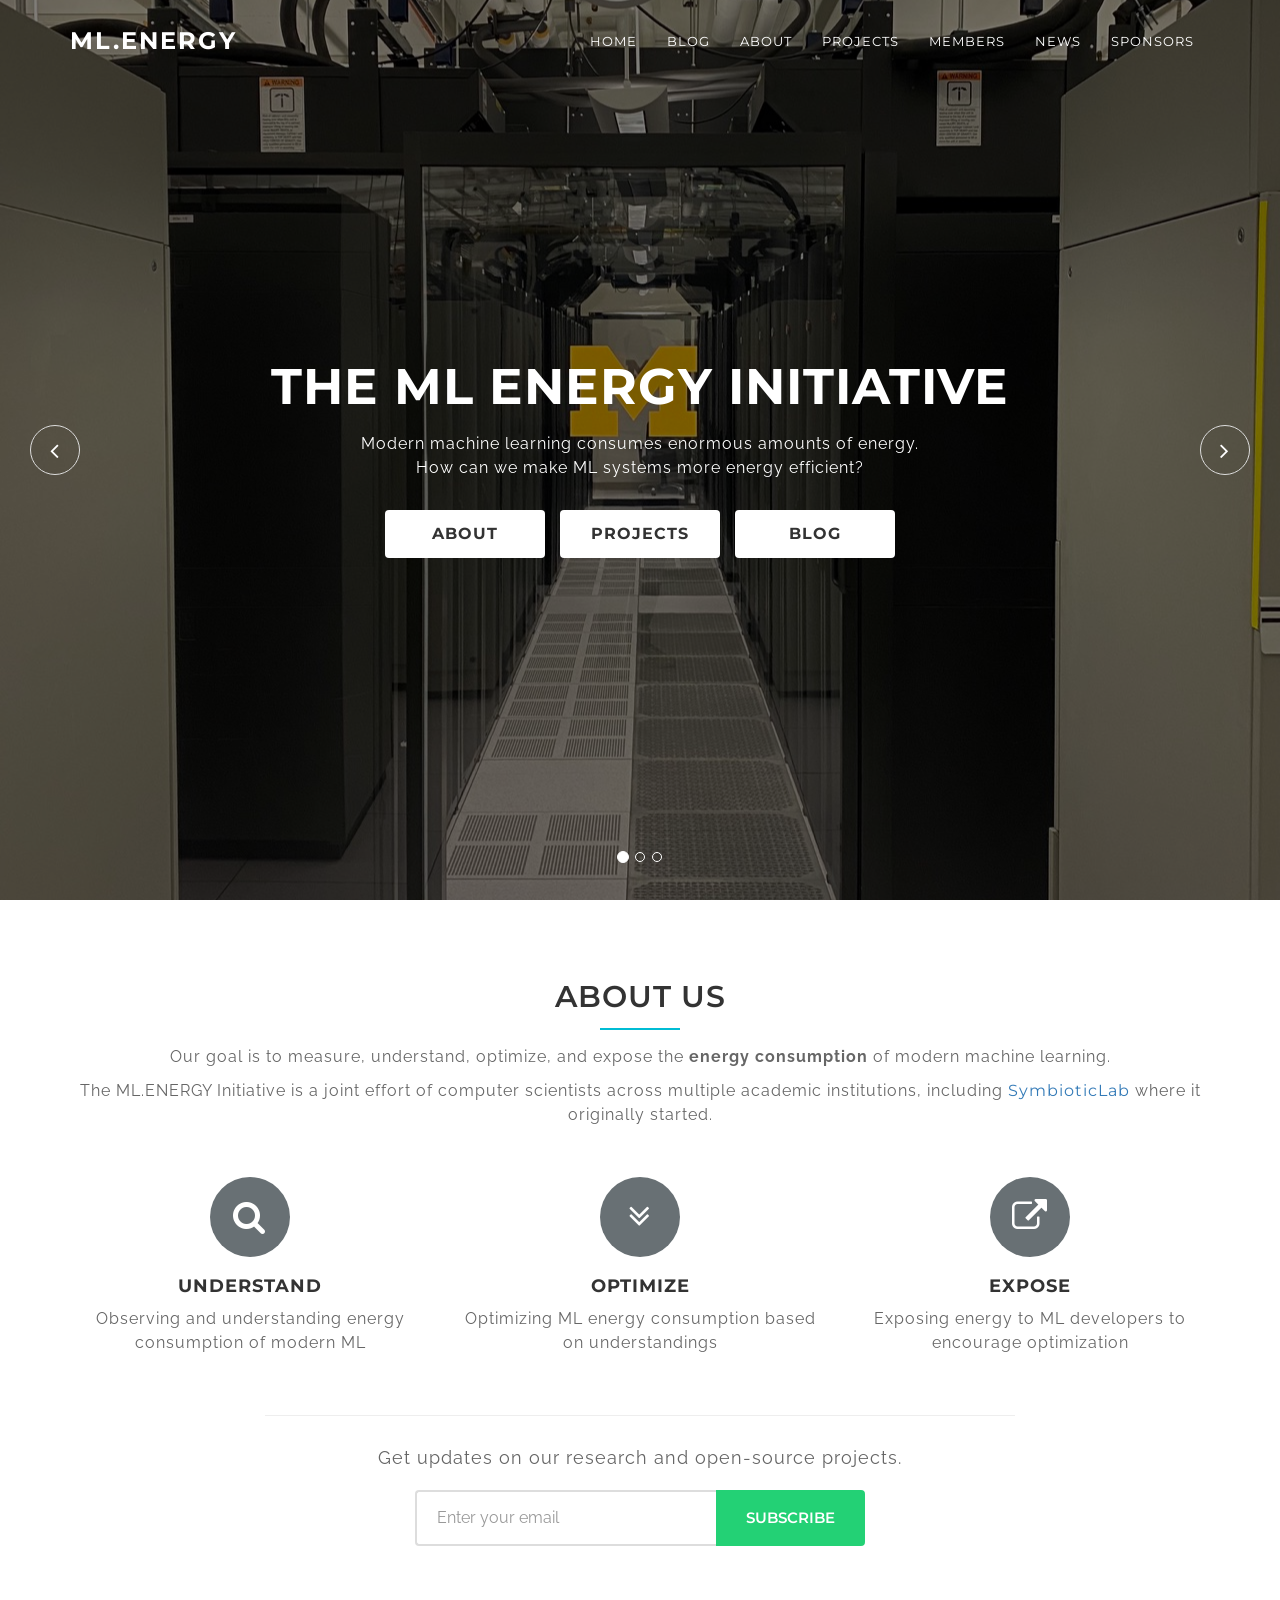
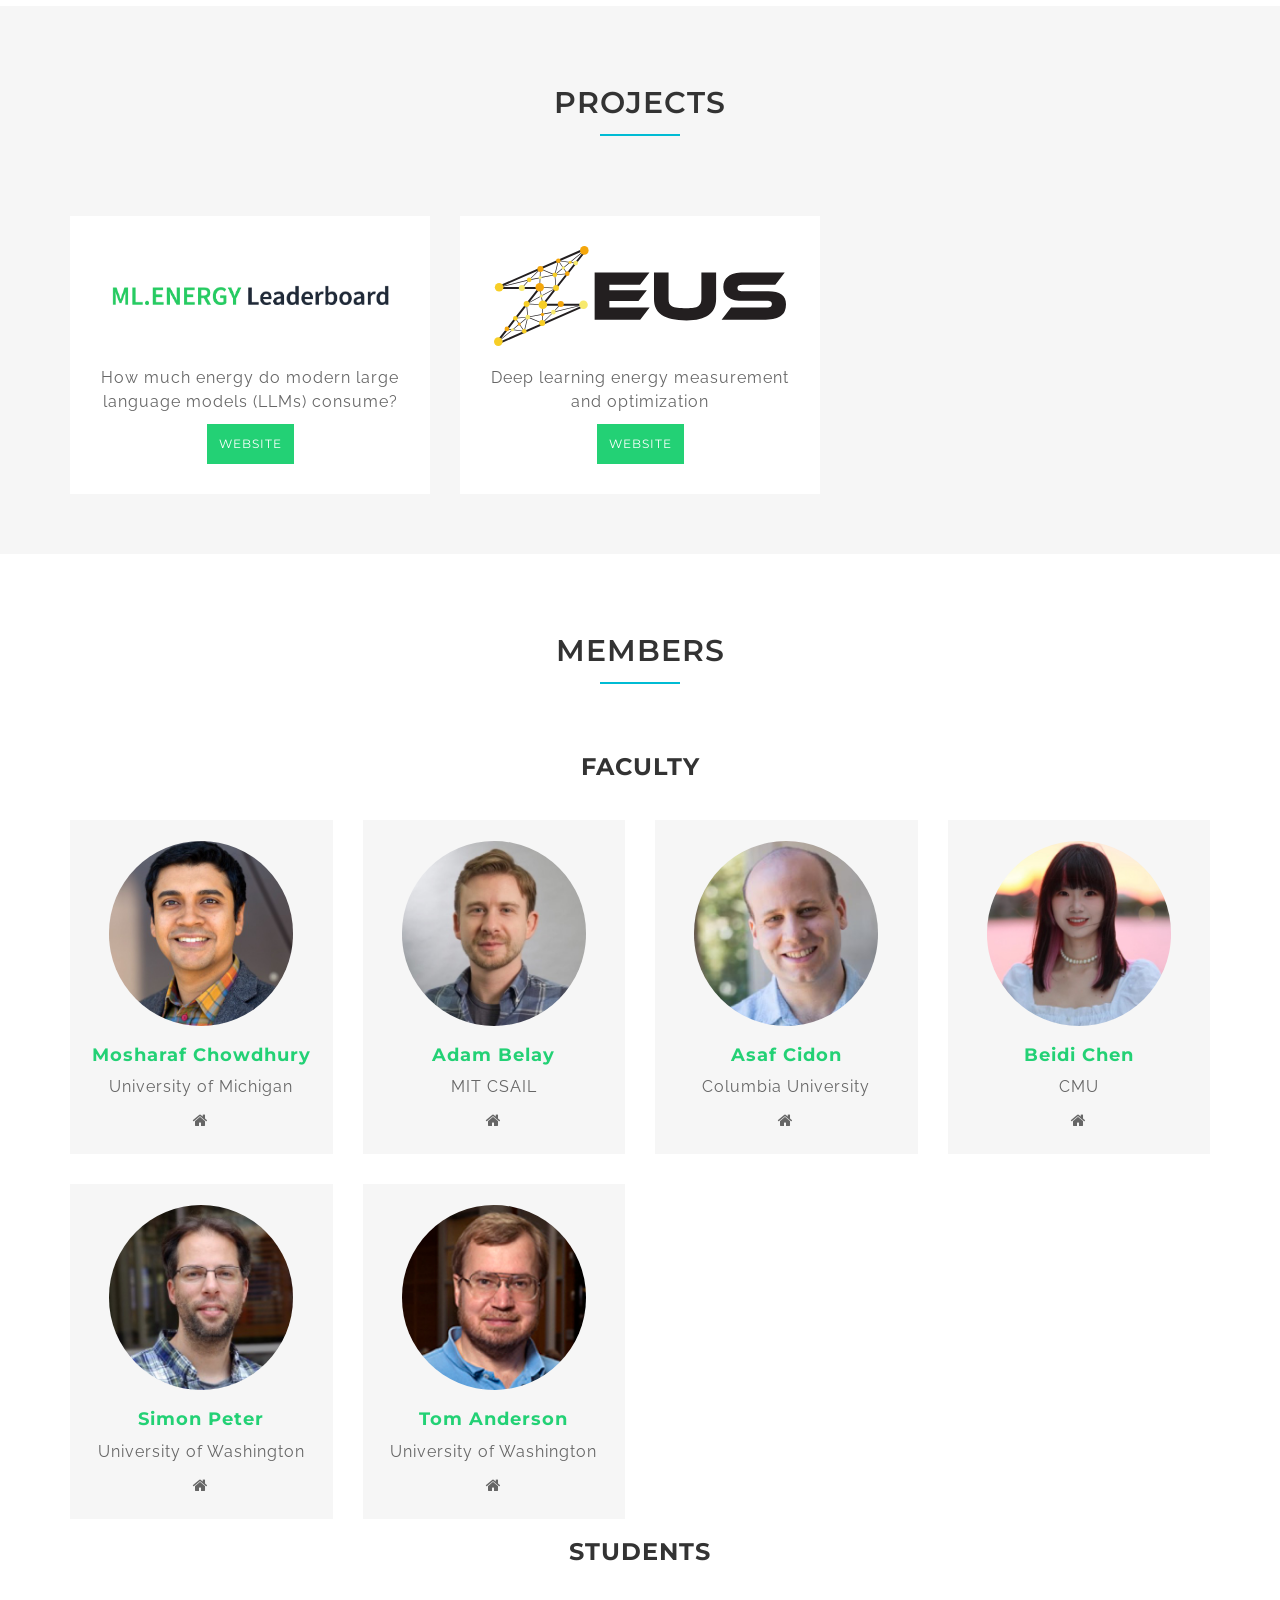
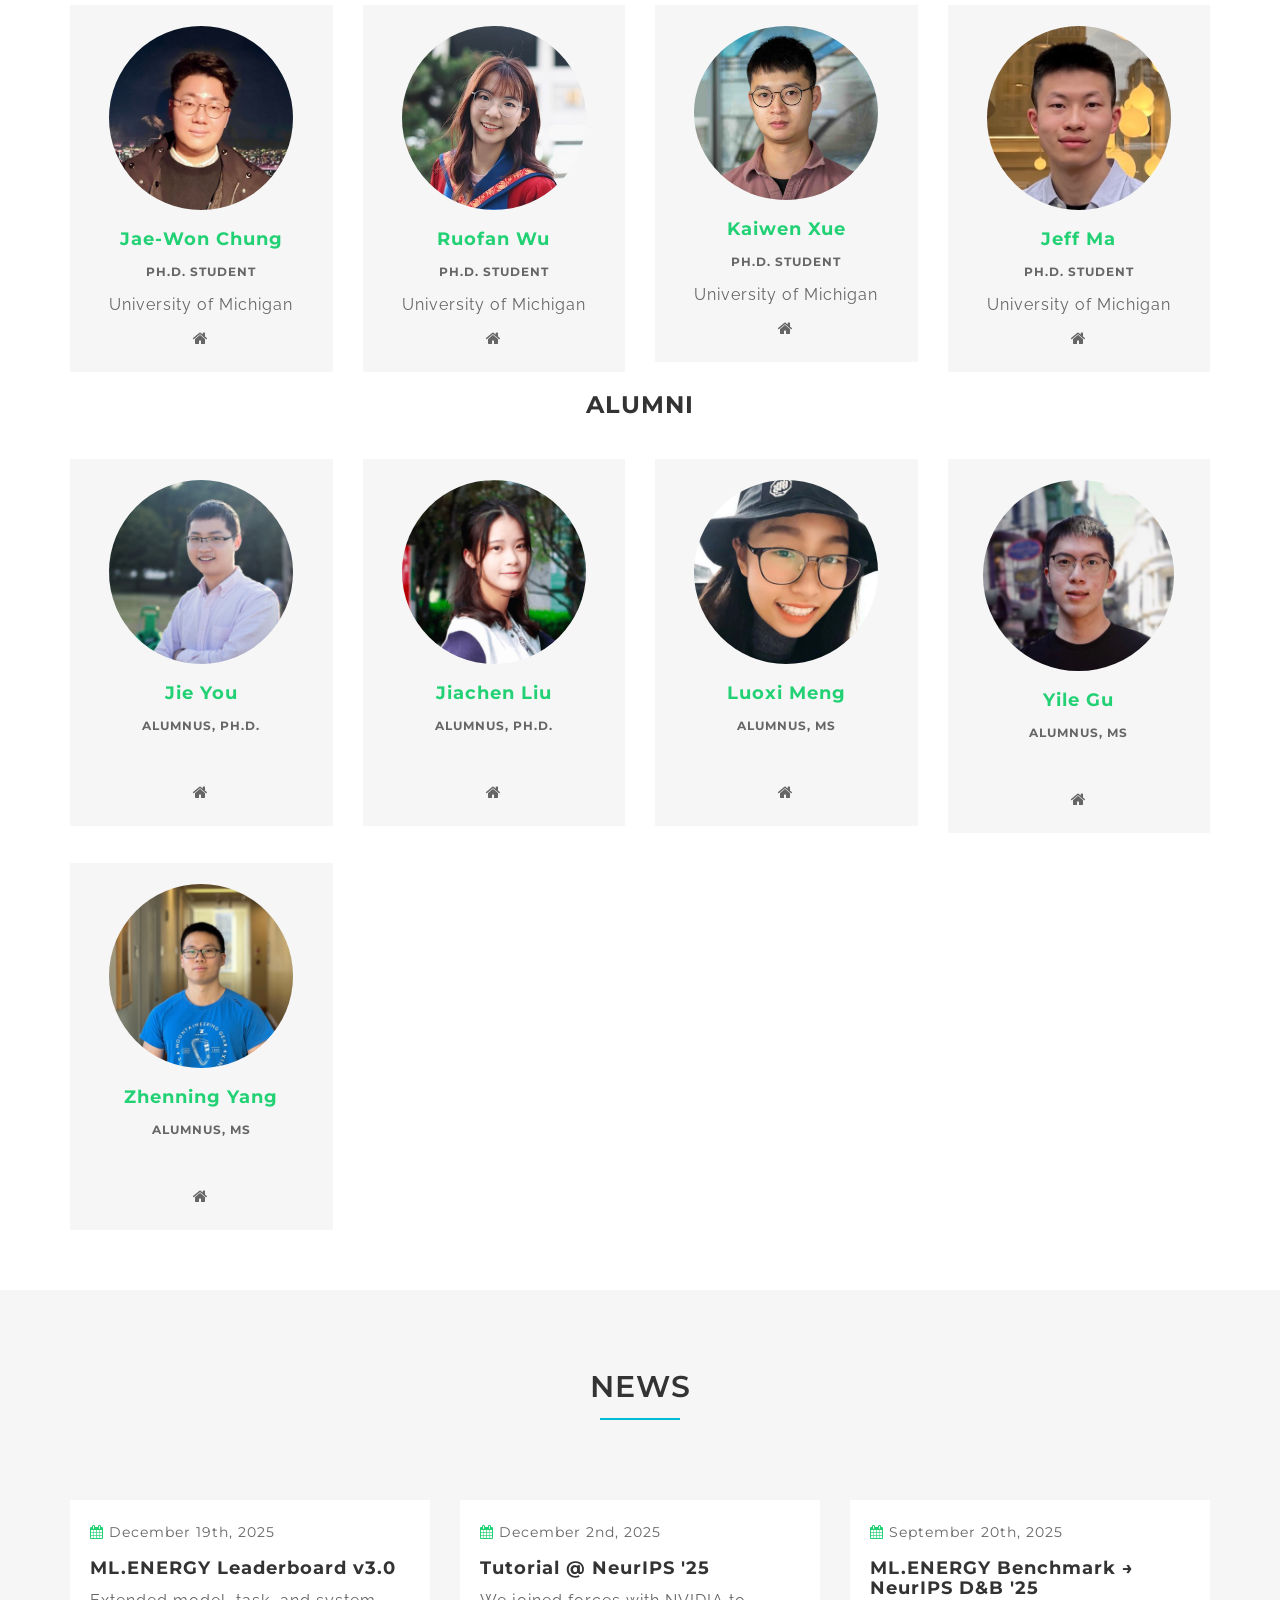
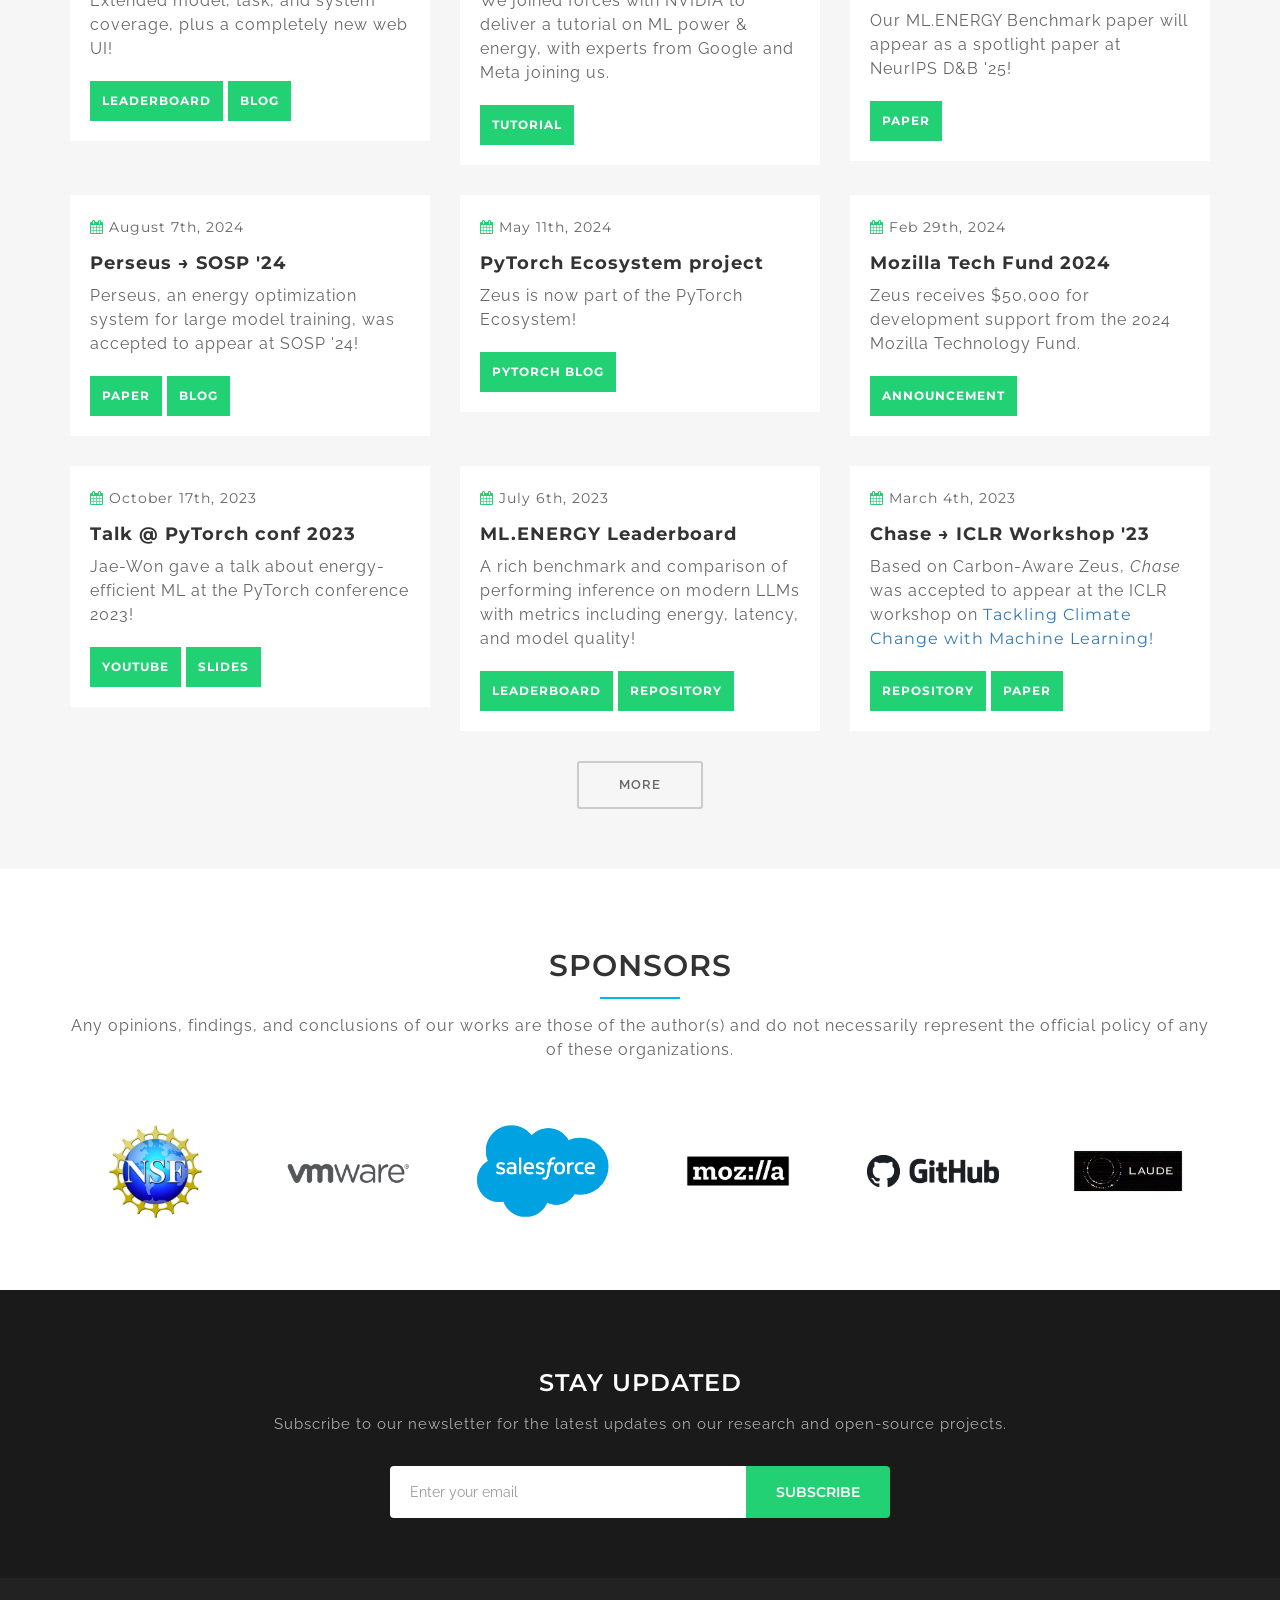
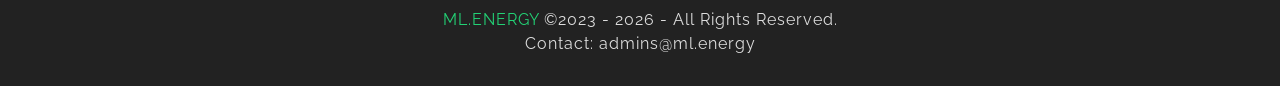
==== commit 04f468a8: "Add blog link" ====
--- a/index.html
+++ b/index.html
@@ -597,6 +597,7 @@
                             <h4>ML.ENERGY Leaderboard v3.0</h4>
                             <p>Extended model, task, and system coverage, plus a completely new web UI!</p>
                             <a class="blog-btn" href="https://ml.energy/leaderboard">Leaderboard</a>
+                            <a class="blog-btn" href="https://ml.energy/blog/measurement/energy/diagnosing-inference-energy-consumption-with-the-mlenergy-leaderboard-v30/">Blog</a>
                         </div>
                     </div>
                 </div>
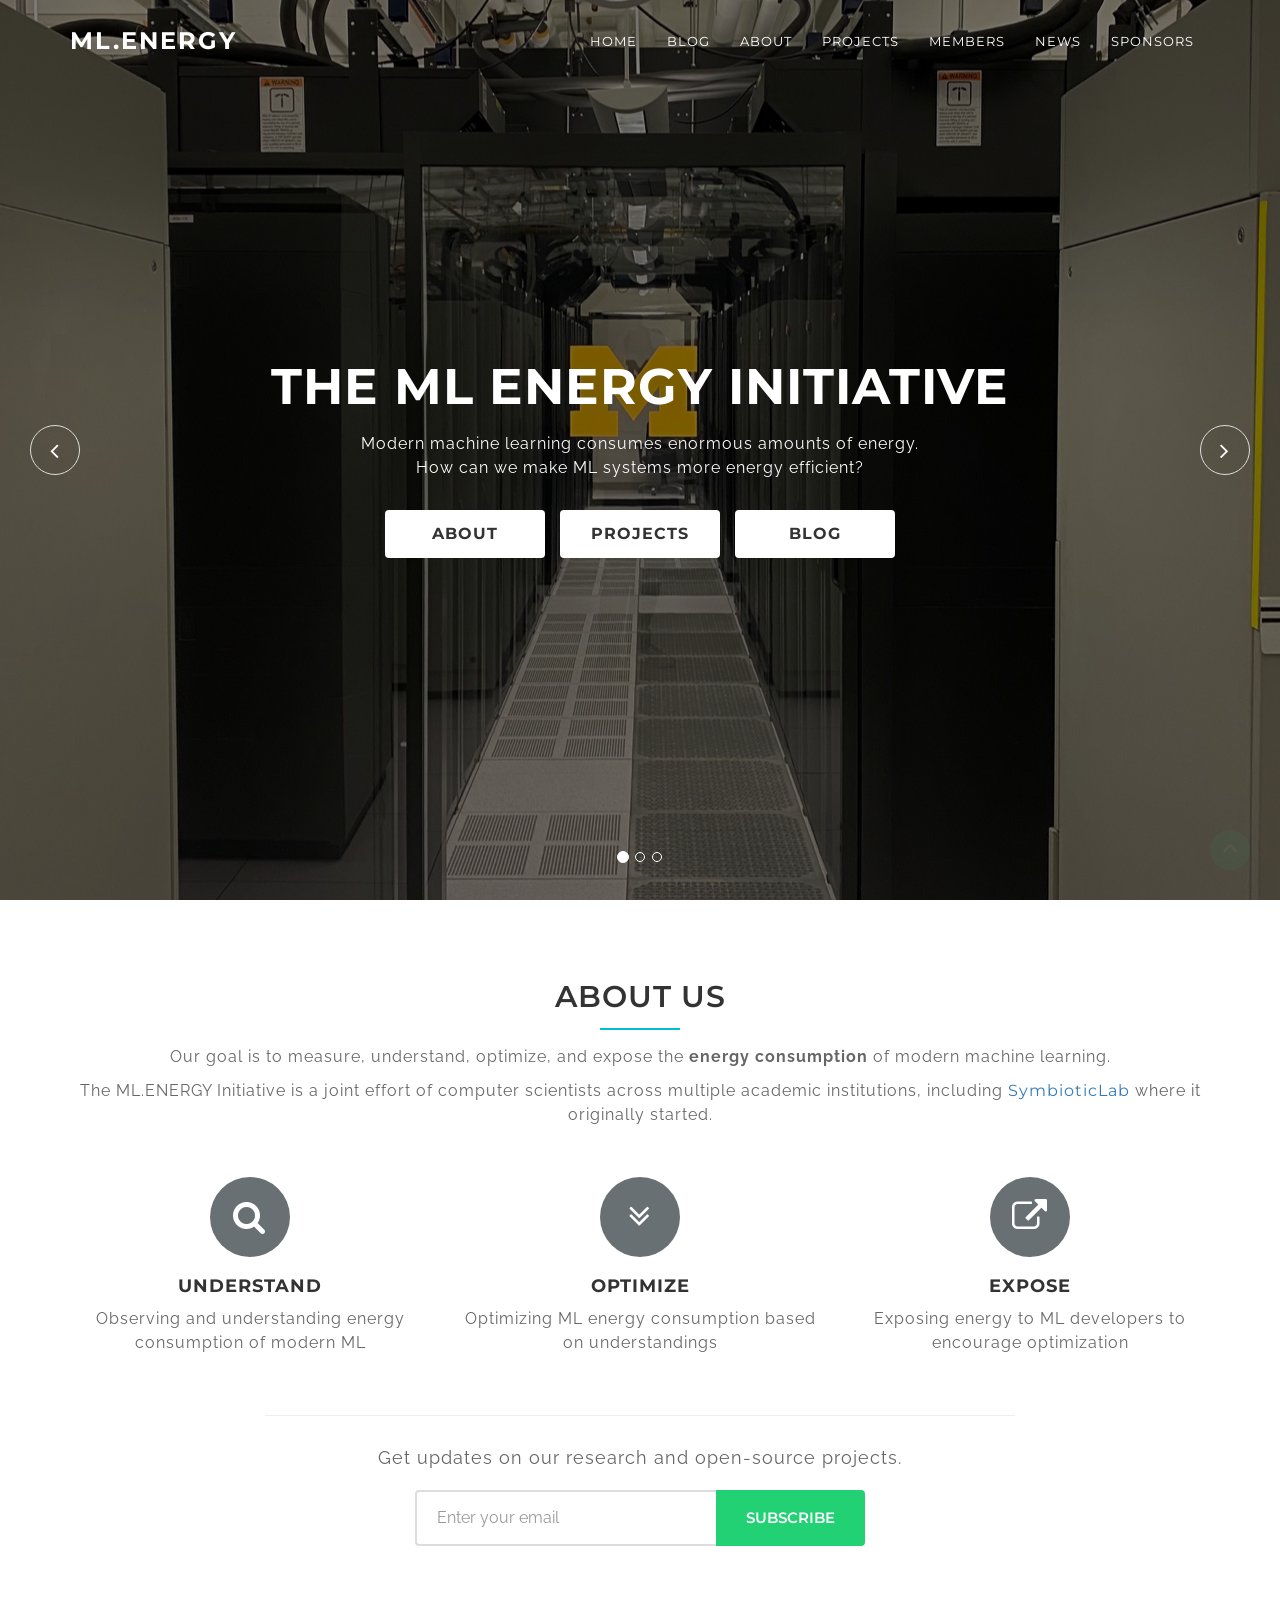
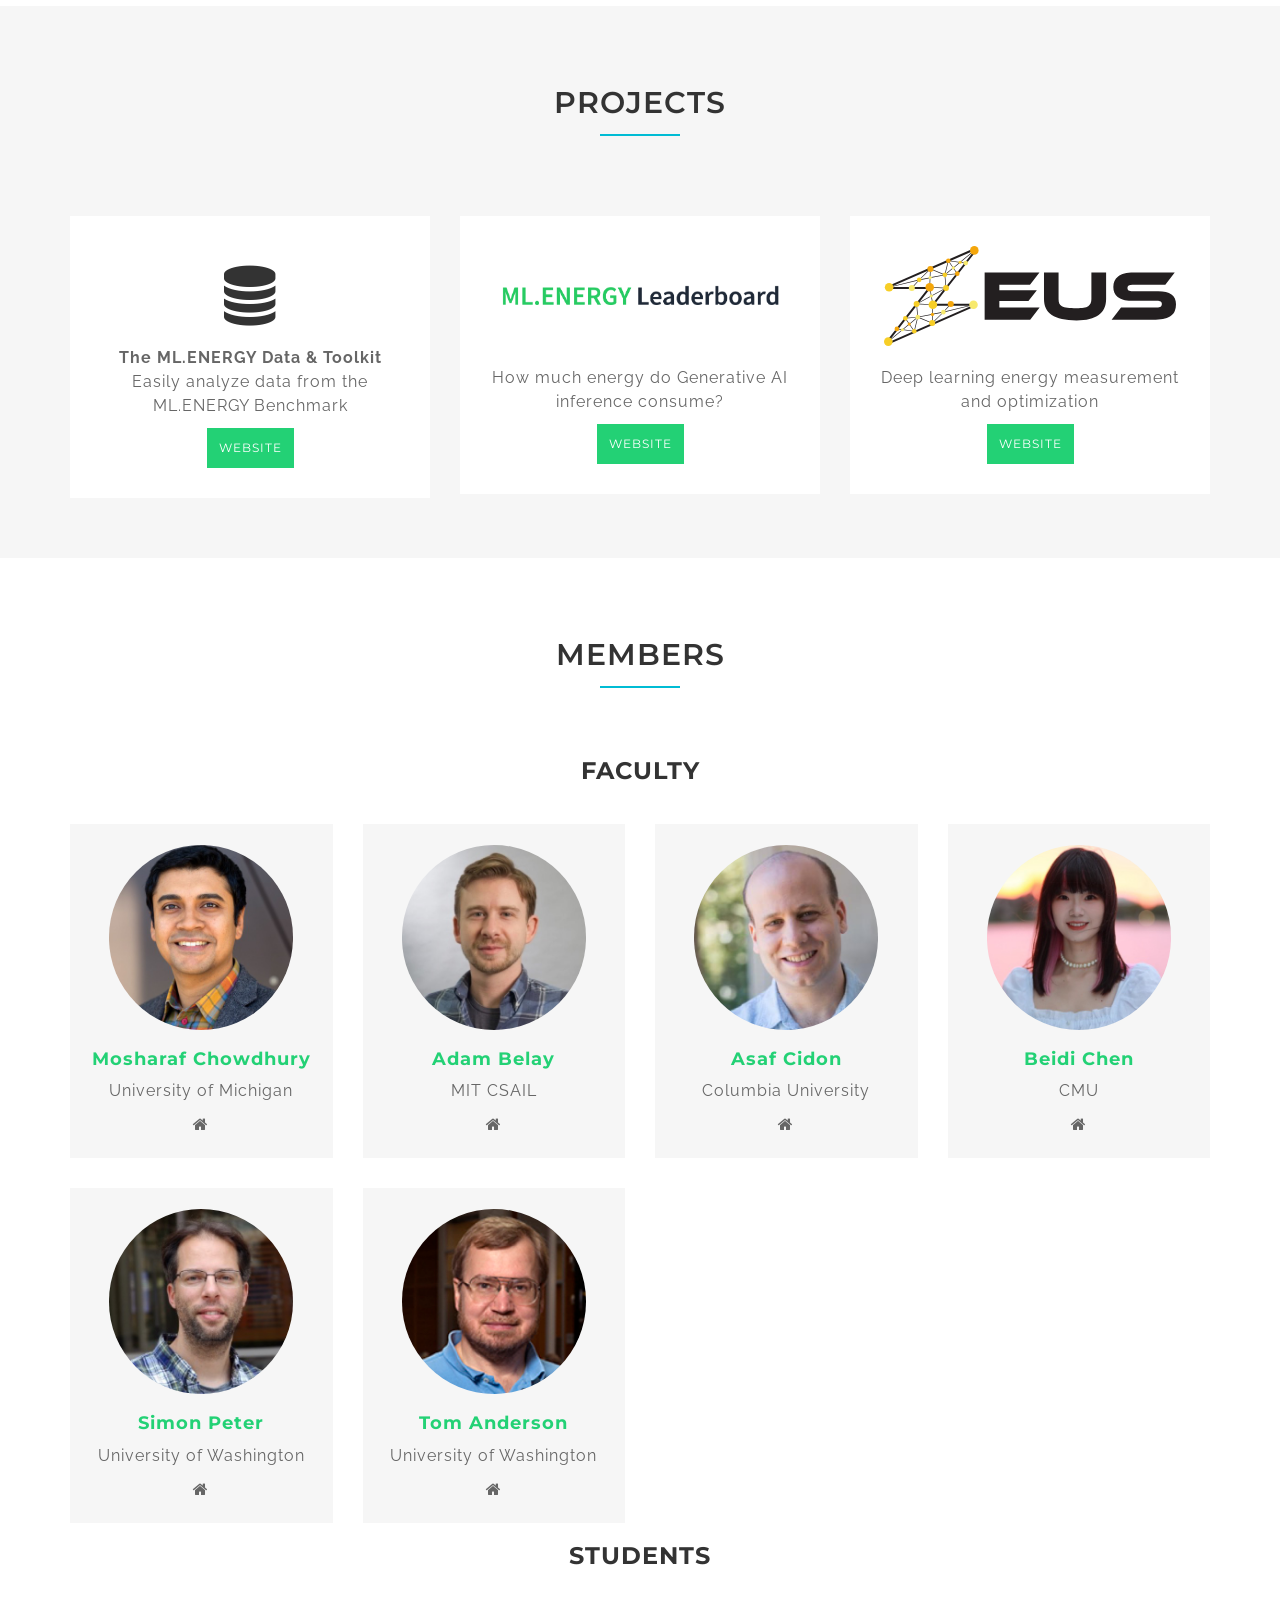
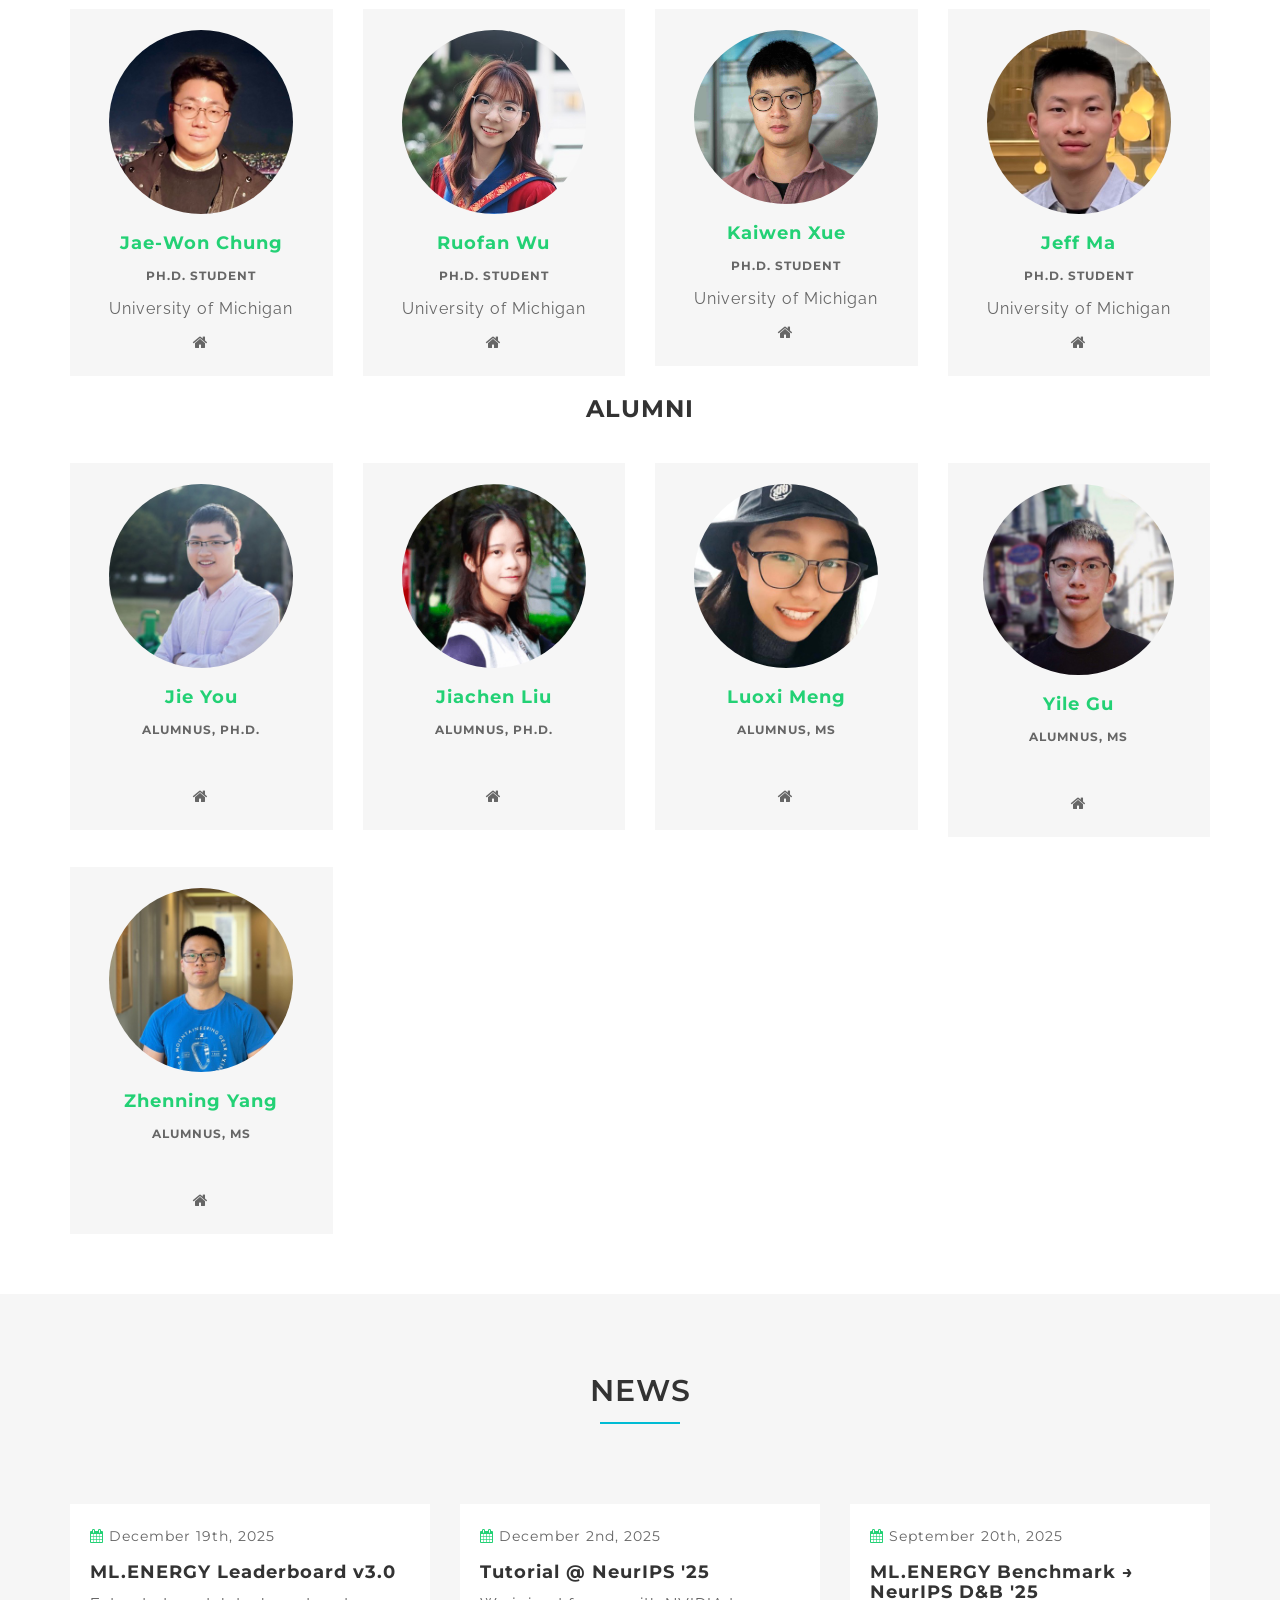
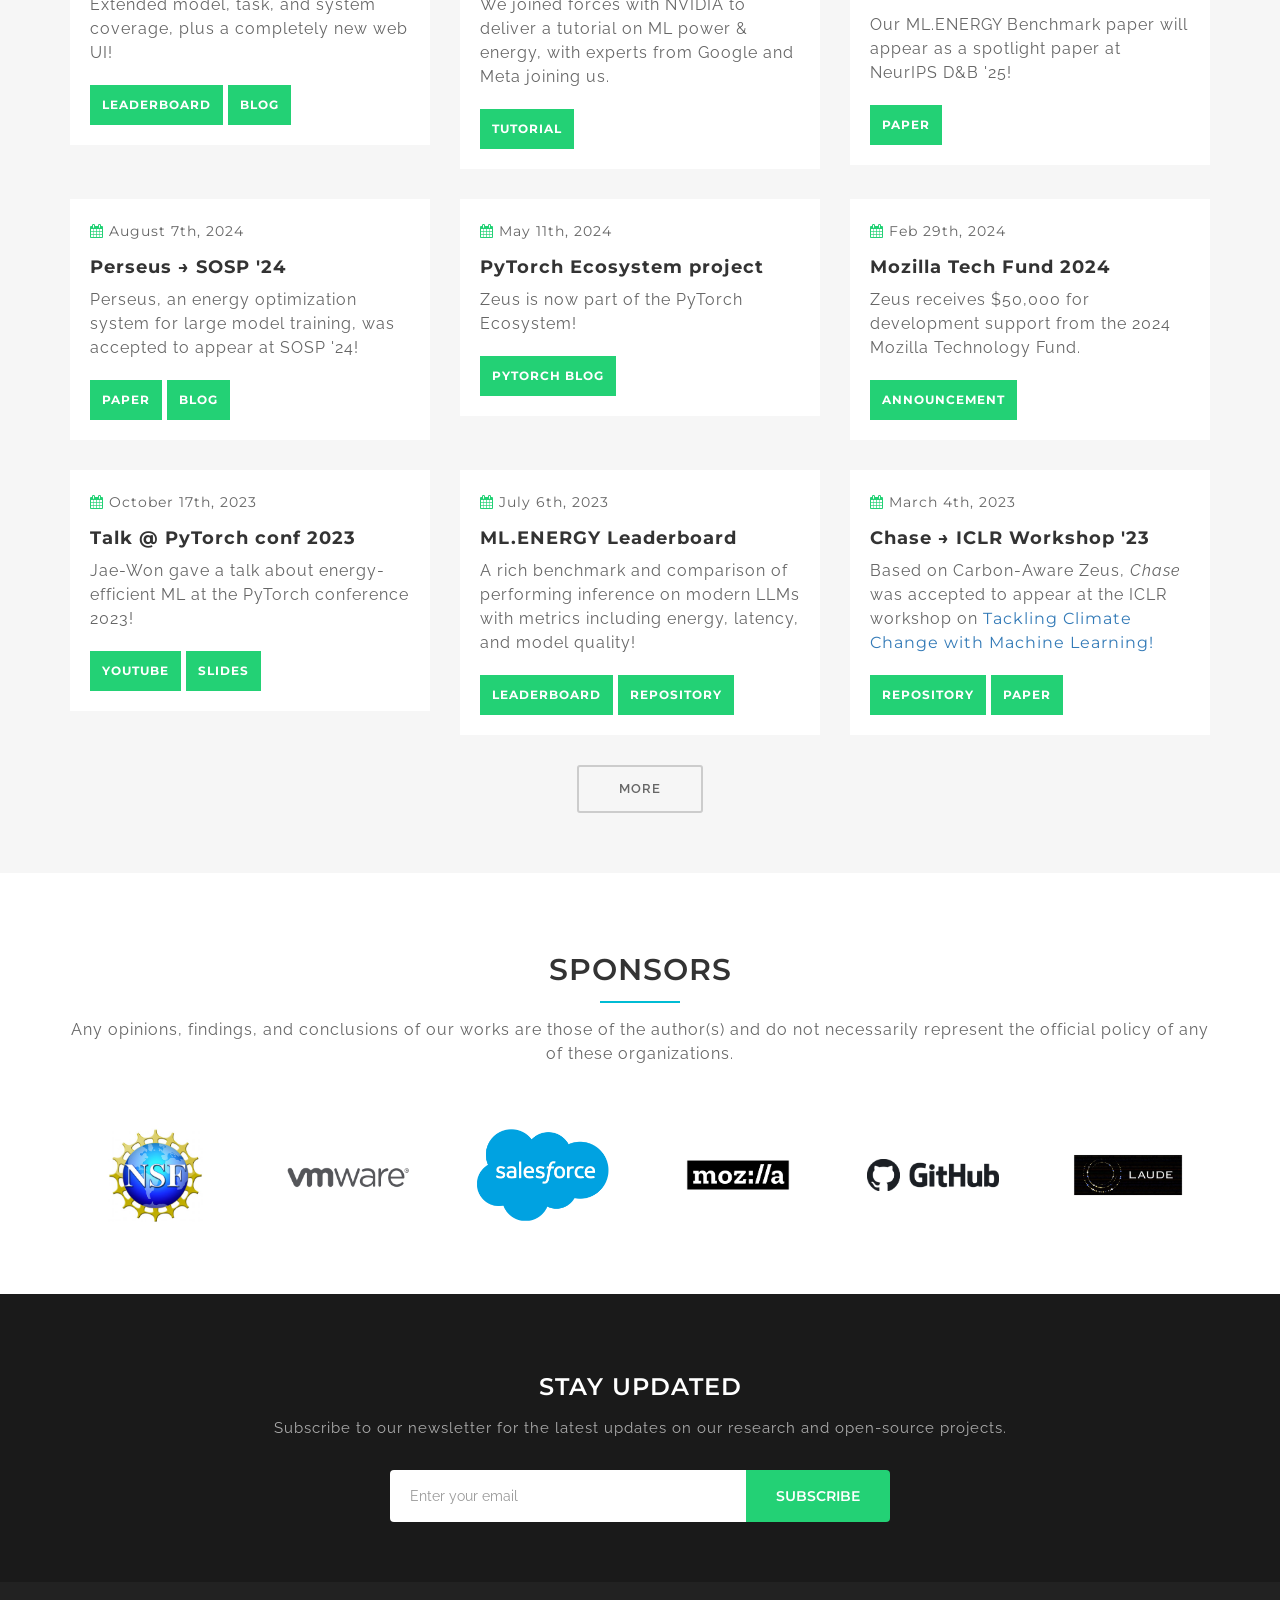
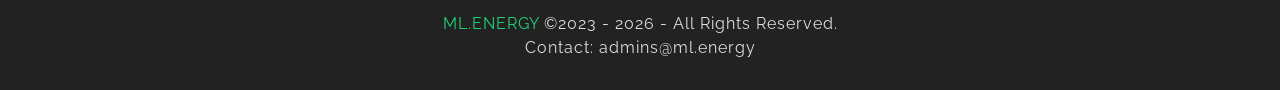
==== commit d501f12e: "Add ML.ENERGY Data toolkit" ====
--- a/index.html
+++ b/index.html
@@ -298,11 +298,23 @@
                 <div class="col-md-4 col-sm-6">
                     <div class="single-project-box">
                         <div class="project-icon">
+                            <i class="fa fa-database" style="font-size: 60px; color: #333; line-height: 100px;"></i>
+                        </div>
+                        <div class="project-content">
+                            <p><b>The ML.ENERGY Data & Toolkit</b></br>Easily analyze data from the ML.ENERGY Benchmark</p>
+                            <a class="project-btn" href="https://ml.energy/data">Website</a>
+                        </div>
+                    </div>
+                </div>
+                <!-- END SINGLE PROJECTS BOX -->
+                <div class="col-md-4 col-sm-6">
+                    <div class="single-project-box">
+                        <div class="project-icon">
                             <img src="assets/img/projects/leaderboard.png" alt="Leaderboard logo">
                         </div>
                         <div class="project-content">
                             <!-- <h4>Zeus</h4> -->
-                            <p>How much energy do modern large language models (LLMs) consume?</p>
+                            <p>How much energy do Generative AI inference consume?</p>
                             <a class="project-btn" href="https://ml.energy/leaderboard">Website</a>
                         </div>
                     </div>
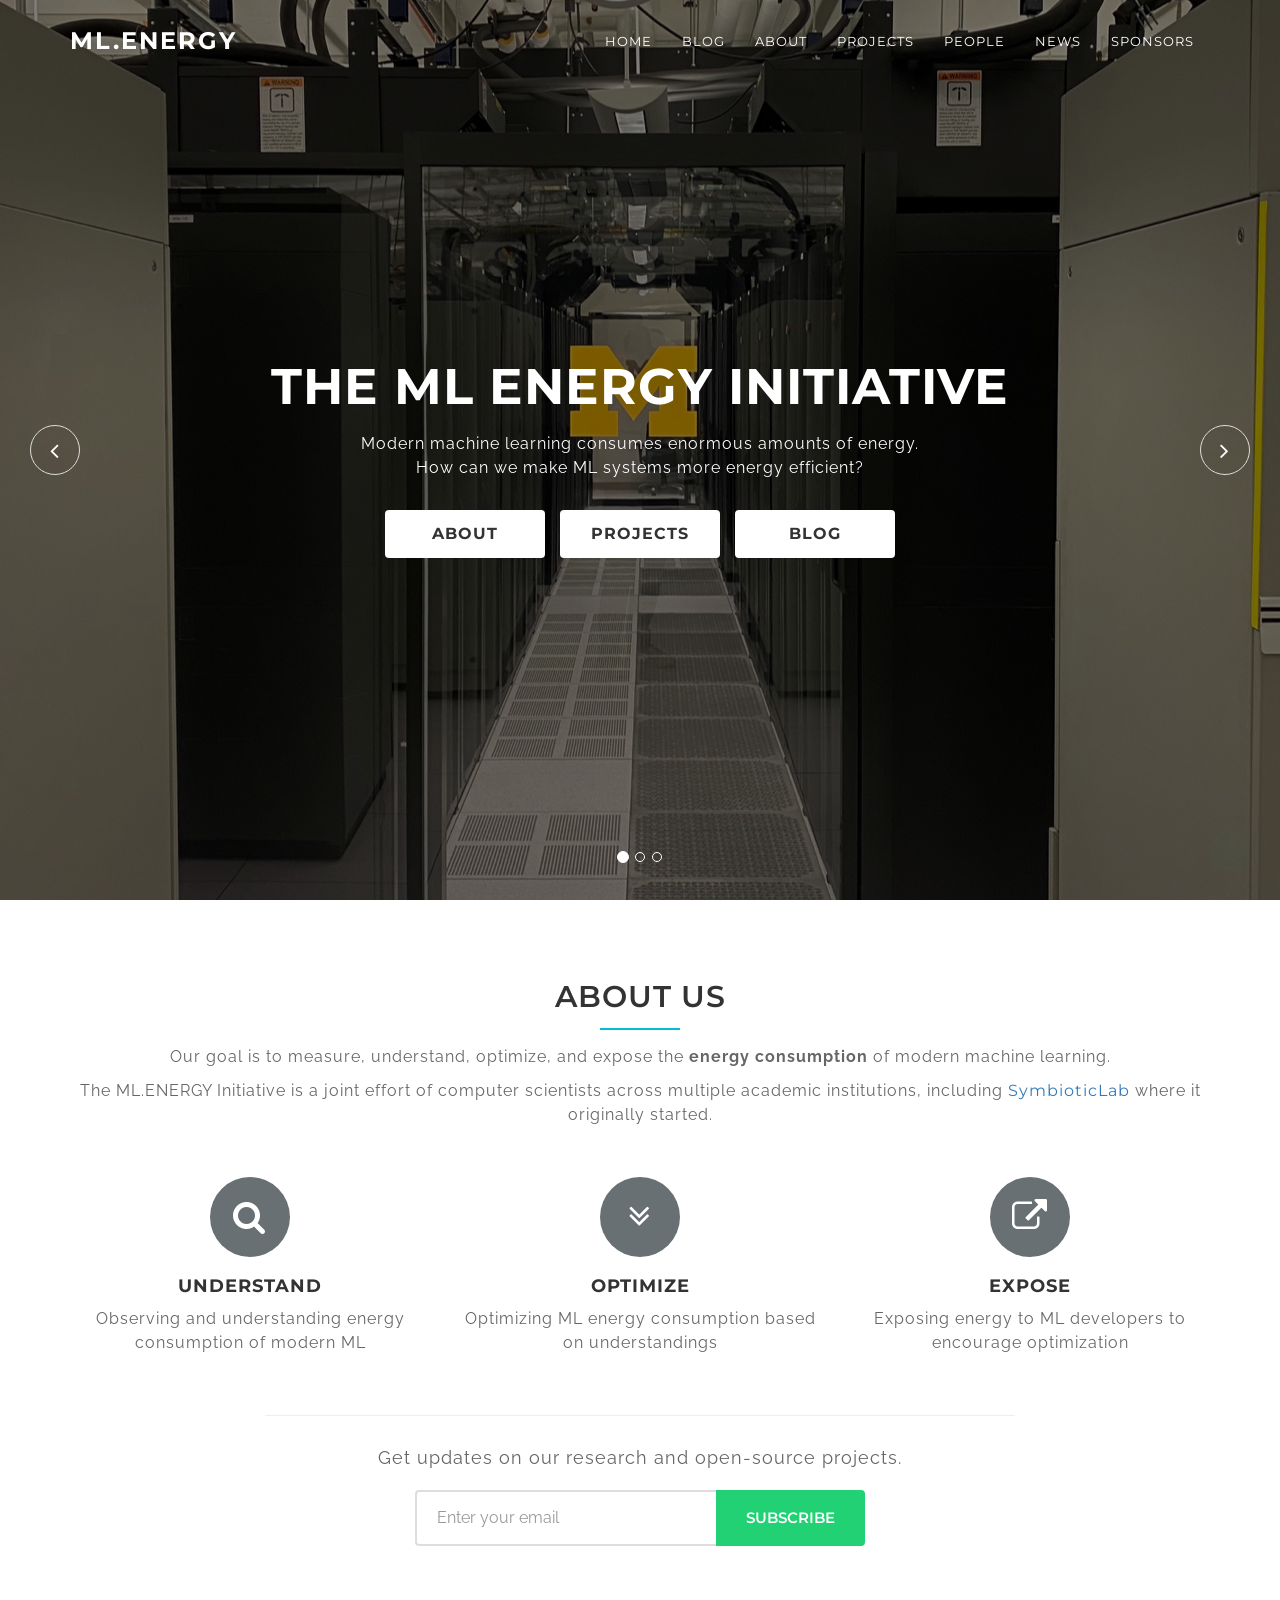
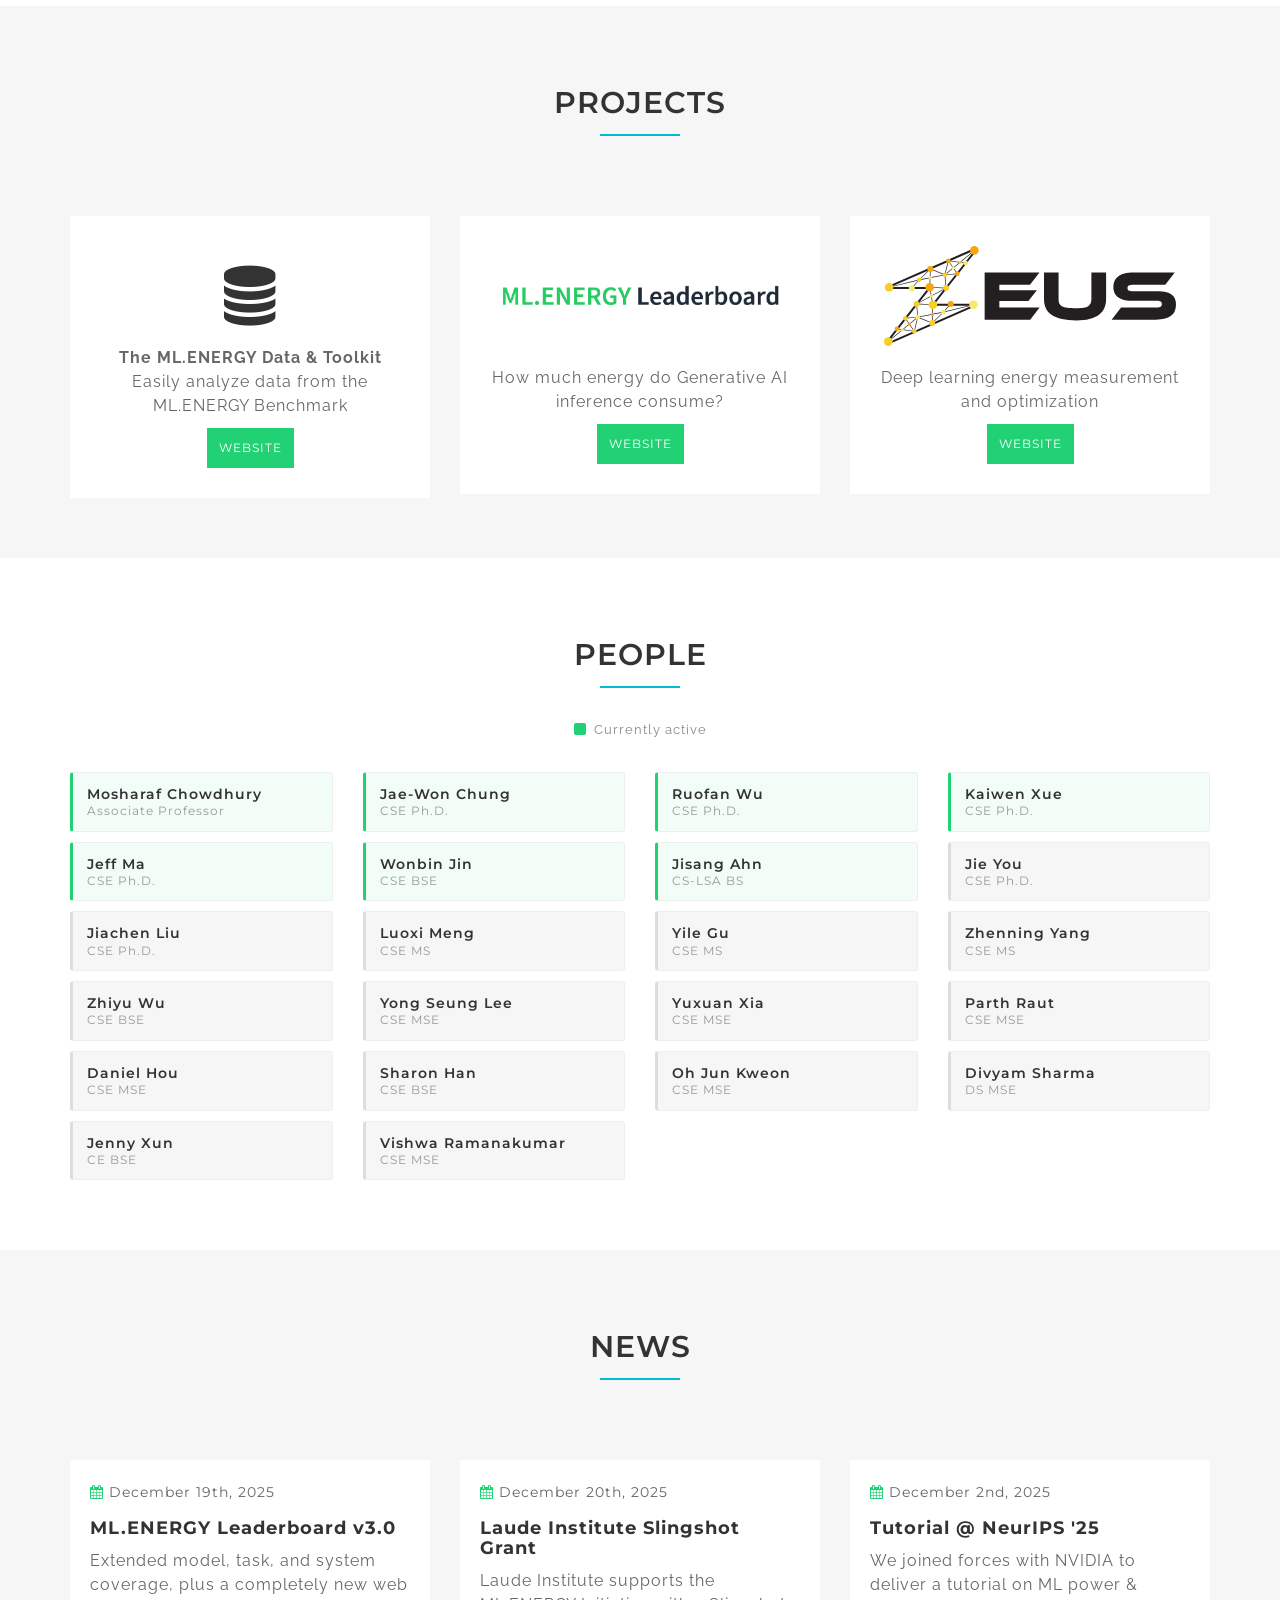
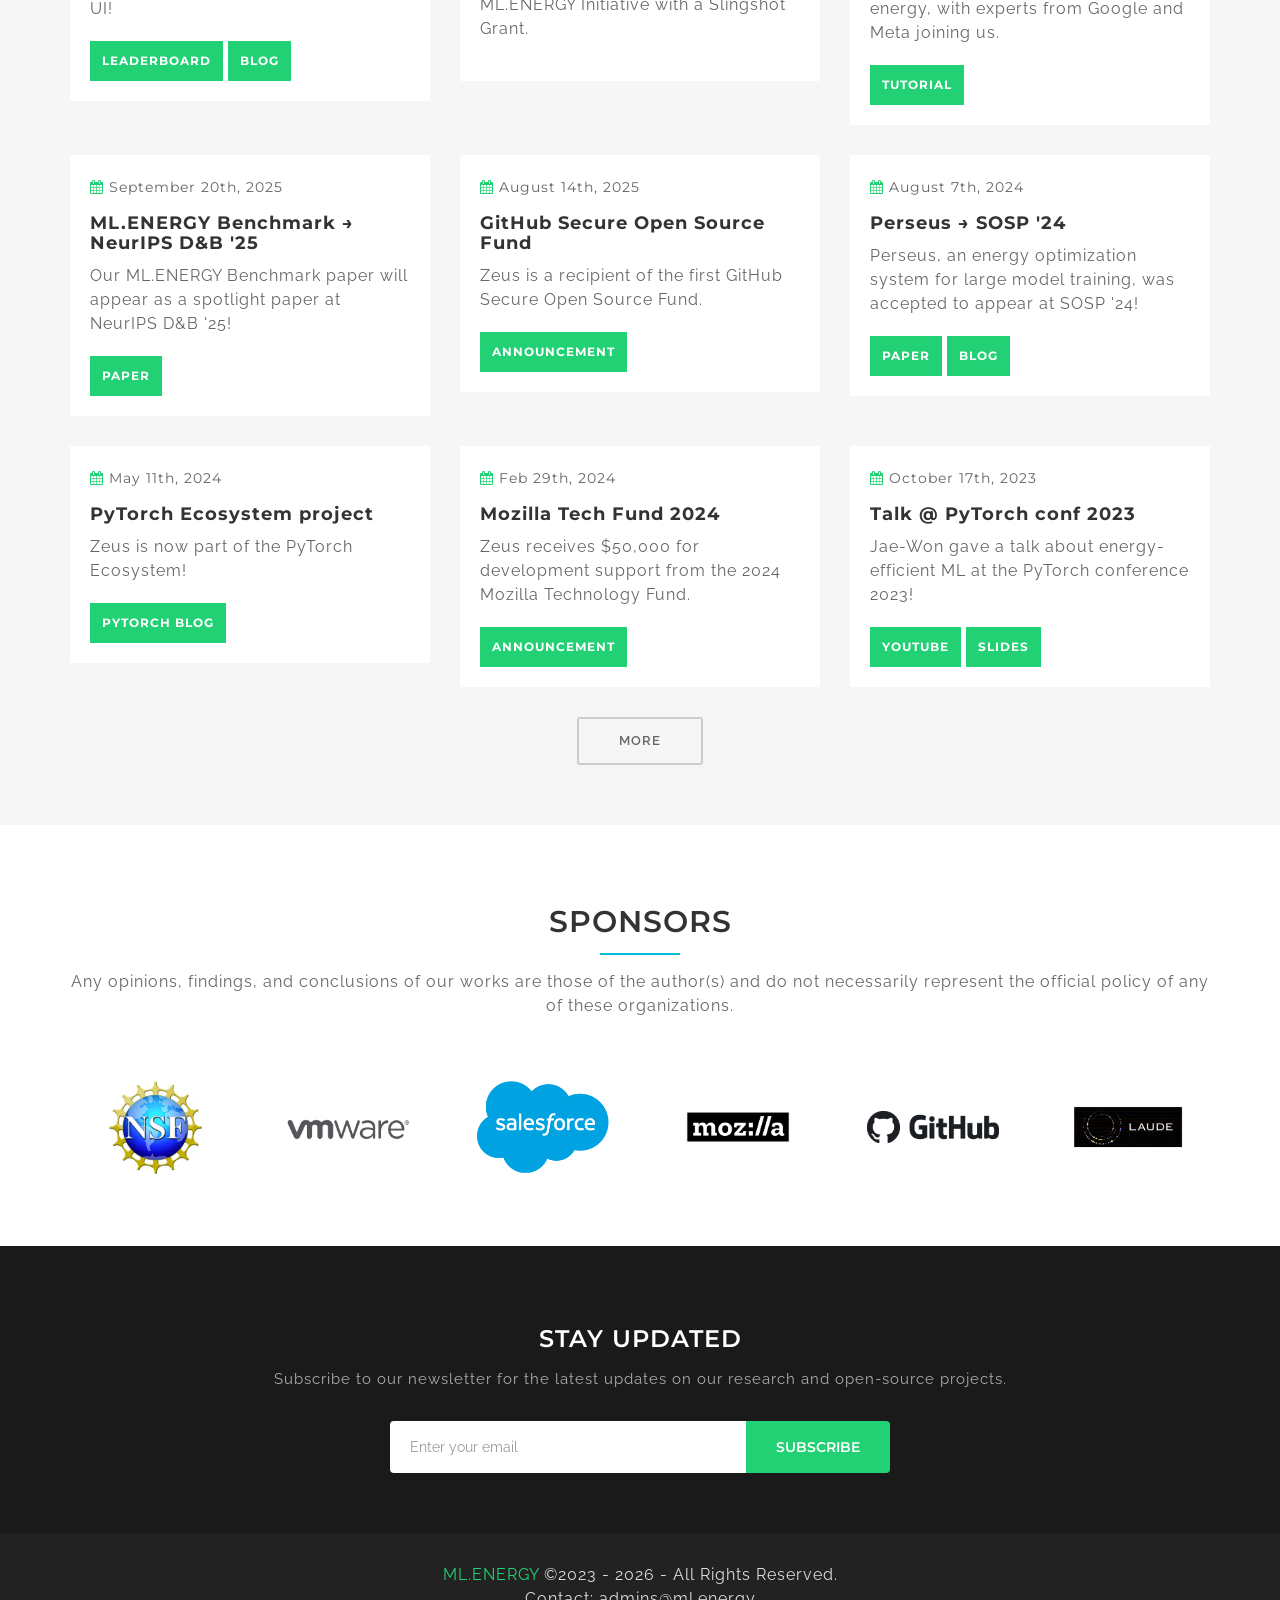
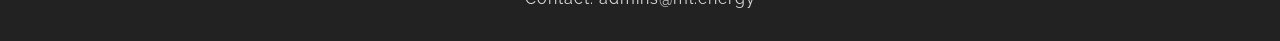
==== commit 4f85504f: "People and news updates" ====
--- a/index.html
+++ b/index.html
@@ -99,7 +99,7 @@
                                         </li>
                                         <li><a class="smoth-scroll" href="#projects">projects</a>
                                         </li>
-                                        <li><a class="smoth-scroll" href="#members">members</a>
+                                        <li><a class="smoth-scroll" href="#members">people</a>
                                         </li>
                                         <li><a class="smoth-scroll" href="#news">news</a>
                                         </li>
@@ -338,252 +338,159 @@
     </section>
     <!-- END PROJECTS AREA -->
 
-    <!-- START TEAM AREA -->
+    <!-- START PEOPLE AREA -->
     <section id="members" class="our-team-area section-padding">
         <div class="container">
             <div class="row">
                 <div class="col-sm-12">
                     <div class="section-title text-center">
-                        <h2>Members</h2>
+                        <h2>People</h2>
                         <span></span>
                     </div>
                 </div>
             </div>
             <div class="row">
                 <div class="col-sm-12">
-                    <div class="text-center">
-                        <h3>Faculty</h3>
-                    </div>
-                </div>
-            </div>
-            <div class="row">
-                <!-- START SINGLE TEAM -->
-                <div class="col-md-3 col-sm-4">
-                    <div class="single-team text-center">
-                        <img src="assets/img/members/mosharaf.jpg" style="max-width: 80%;" class="center-block img-circle" />
-                        <h4 class="team-member">Mosharaf Chowdhury</h4>
-                        <p>University of Michigan</p>
-                        <ul class="team-social">
-                            <li><a href="https://mosharaf.com"><i class="fa fa-home"></i></a>
-                            </li>
-                        </ul>
-                    </div>
-                </div>
-                <!-- END SINGLE TEAM -->
-                <!-- START SINGLE TEAM -->
-                <div class="col-md-3 col-sm-4">
-                    <div class="single-team text-center">
-                        <img src="assets/img/members/adam.jpeg" style="max-width: 80%;" class="center-block img-circle" />
-                        <h4 class="team-member">Adam Belay</h4>
-                        <p>MIT CSAIL</p>
-                        <ul class="team-social">
-                            <li><a href="http://www.abelay.me/"><i class="fa fa-home"></i></a>
-                            </li>
-                        </ul>
-                    </div>
-                </div>
-                <!-- END SINGLE TEAM -->
-                <!-- START SINGLE TEAM -->
-                <div class="col-md-3 col-sm-4">
-                    <div class="single-team text-center">
-                        <img src="assets/img/members/asaf.jpeg" style="max-width: 80%;" class="center-block img-circle" />
-                        <h4 class="team-member">Asaf Cidon</h4>
-                        <p>Columbia University</p>
-                        <ul class="team-social">
-                            <li><a href="https://www.asafcidon.com/"><i class="fa fa-home"></i></a>
-                            </li>
-                        </ul>
-                    </div>
-                </div>
-                <!-- END SINGLE TEAM -->
-                <div class="clearfix visible-sm-block"></div>
-                <!-- START SINGLE TEAM -->
-                <div class="col-md-3 col-sm-4">
-                    <div class="single-team text-center">
-                        <img src="assets/img/members/beidi.jpeg" style="max-width: 80%;" class="center-block img-circle" />
-                        <h4 class="team-member">Beidi Chen</h4>
-                        <p>CMU</p>
-                        <ul class="team-social">
-                            <li><a href="https://www.andrew.cmu.edu/user/beidic/"><i class="fa fa-home"></i></a>
-                            </li>
-                        </ul>
-                    </div>
-                </div>
-                <!-- END SINGLE TEAM -->
-                <!-- START SINGLE TEAM -->
-                <div class="col-md-3 col-sm-4">
-                    <div class="single-team text-center">
-                        <img src="assets/img/members/simon.jpeg" style="max-width: 80%;" class="center-block img-circle" />
-                        <h4 class="team-member">Simon Peter</h4>
-                        <p>University of Washington</p>
-                        <ul class="team-social">
-                            <li><a href="https://homes.cs.washington.edu/~simpeter/"><i class="fa fa-home"></i></a>
-                            </li>
-                        </ul>
-                    </div>
-                </div>
-                <!-- END SINGLE TEAM -->
-                <!-- START SINGLE TEAM -->
-                <div class="col-md-3 col-sm-4">
-                    <div class="single-team text-center">
-                        <img src="assets/img/members/tom.jpeg" style="width: 80%;" class="center-block img-circle" />
-                        <h4 class="team-member">Tom Anderson</h4>
-                        <p>University of Washington</p>
-                        <ul class="team-social">
-                            <li><a href="https://www.cs.washington.edu/people/faculty/tom"><i class="fa fa-home"></i></a>
-                            </li>
-                        </ul>
-                    </div>
-                </div>
-                <!-- END SINGLE TEAM -->
-            </div>
-            <div class="row">
-                <div class="col-sm-12">
-                    <div class="text-center">
-                        <h3>Students</h3>
-                    </div>
-                </div>
-            </div>
-            <div class="row">
-                <!-- START SINGLE TEAM -->
-                <div class="col-md-3 col-sm-4">
-                    <div class="single-team text-center">
-                        <img src="assets/img/members/jae-won.jpg" style="max-width: 80%" class="center-block img-circle" />
-                        <h4 class="team-member">Jae-Won Chung</h4>
-                        <h6>Ph.D. Student</h6>
-                        <p>University of Michigan</p>
-                        <ul class="team-social">
-                            <li><a href="https://jaewonchung.me/about"><i class="fa fa-home"></i></a>
-                            </li>
-                        </ul>
-                    </div>
-                </div>
-                <!-- END SINGLE TEAM -->
-                <!-- START SINGLE TEAM -->
-                <div class="col-md-3 col-sm-4">
-                    <div class="single-team text-center">
-                        <img src="assets/img/members/ruofan.jpg" style="max-width: 80%" class="center-block img-circle" />
-                        <h4 class="team-member">Ruofan Wu</h4>
-                        <h6>Ph.D. Student</h6>
-                        <p>University of Michigan</p>
-                        <ul class="team-social">
-                            <li><a href="https://ruofan-wu.github.io/"><i class="fa fa-home"></i></a>
-                            </li>
-                        </ul>
-                    </div>
-                </div>
-                <!-- END SINGLE TEAM -->
-                <!-- START SINGLE TEAM -->
-                <div class="col-md-3 col-sm-4">
-                    <div class="single-team text-center">
-                        <img src="assets/img/members/kevin.jpg" style="max-width: 80%" class="center-block img-circle" />
-                        <h4 class="team-member">Kaiwen Xue</h4>
-                        <h6>Ph.D. Student</h6>
-                        <p>University of Michigan</p>
-                        <ul class="team-social">
-                            <li><a href="https://kevinrsx.github.io/"><i class="fa fa-home"></i></a>
-                            </li>
-                        </ul>
-                    </div>
-                </div>
-                <!-- END SINGLE TEAM -->
-                <!-- START SINGLE TEAM -->
-                <div class="col-md-3 col-sm-4">
-                    <div class="single-team text-center">
-                        <img src="assets/img/members/jeff.jpg" style="max-width: 80%" class="center-block img-circle" />
-                        <h4 class="team-member">Jeff Ma</h4>
-                        <h6>Ph.D. Student</h6>
-                        <p>University of Michigan</p>
-                        <ul class="team-social">
-                            <li><a href="https://jeff.junzema.com/"><i class="fa fa-home"></i></a>
-                            </li>
-                        </ul>
-                    </div>
-                </div>
-                <!-- END SINGLE TEAM -->
-            </div>
-            <div class="row">
-                <div class="col-sm-12">
-                    <div class="text-center">
-                        <h3>Alumni</h3>
-                    </div>
-                </div>
-            </div>
-            <div class="row">
-                <!-- START SINGLE TEAM -->
-                <div class="col-md-3 col-sm-4">
-                    <div class="single-team text-center">
-                        <img src="assets/img/members/jie.jpg" style="max-width: 80%" class="center-block img-circle" />
-                        <h4 class="team-member">Jie You</h4>
-                        <h6>Alumnus, Ph.D.</h6>
-                        <p></br></p>
-                        <ul class="team-social">
-                            <li><a href="https://jimmyyou.github.io"><i class="fa fa-home"></i></a>
-                            </li>
-                        </ul>
-                    </div>
-                </div>
-                <!-- END SINGLE TEAM -->
-                <!-- START SINGLE TEAM -->
-                <div class="col-md-3 col-sm-4">
-                    <div class="single-team text-center">
-                        <img src="assets/img/members/jiachen.jpeg" style="max-width: 80%" class="center-block img-circle" />
-                        <h4 class="team-member">Jiachen Liu</h4>
-                        <h6>Alumnus, Ph.D.</h6>
-                        <p></br></p>
-                        <ul class="team-social">
-                            <li><a href="http://www-personal.umich.edu/~amberljc/"><i class="fa fa-home"></i></a>
-                            </li>
-                        </ul>
-                    </div>
-                </div>
-                <!-- END SINGLE TEAM -->
-                <!-- START SINGLE TEAM -->
-                <div class="col-md-3 col-sm-4">
-                    <div class="single-team text-center">
-                        <img src="assets/img/members/luoxi.jpg" style="max-width: 80%" class="center-block img-circle" />
-                        <h4 class="team-member">Luoxi Meng</h4>
-                        <h6>Alumnus, MS</h6>
-                        <p></br></p>
-                        <ul class="team-social">
-                            <li><a href="https://rosie-m.github.io/"><i class="fa fa-home"></i></a>
-                            </li>
-                        </ul>
-                    </div>
-                </div>
-                <!-- END SINGLE TEAM -->
-                <!-- START SINGLE TEAM -->
-                <div class="col-md-3 col-sm-4">
-                    <div class="single-team text-center">
-                        <img src="assets/img/members/yile.jpg" style="max-width: 83%" class="center-block img-circle" />
-                        <h4 class="team-member">Yile Gu</h4>
-                        <h6>Alumnus, MS</h6>
-                        <p></br></p>
-                        <ul class="team-social">
-                            <li><a href="https://ikace.github.io/"><i class="fa fa-home"></i></a>
-                            </li>
-                        </ul>
-                    </div>
-                </div>
-                <!-- END SINGLE TEAM -->
-                <!-- START SINGLE TEAM -->
-                <div class="col-md-3 col-sm-4">
-                    <div class="single-team text-center">
-                        <img src="assets/img/members/zhenning.jpg" style="max-width: 80%" class="center-block img-circle" />
-                        <h4 class="team-member">Zhenning Yang</h4>
-                        <h6>Alumnus, MS</h6>
-                        <p></br></p>
-                        <ul class="team-social">
-                            <li><a href="https://zyang37.github.io"><i class="fa fa-home"></i></a>
-                            </li>
-                        </ul>
-                    </div>
-                </div>
-                <!-- END SINGLE TEAM -->
+                    <p class="people-legend"><span class="legend-swatch"></span> Currently active</p>
+                </div>
+            </div>
+            <div class="row people-grid">
+                <div class="col-md-3 col-sm-4 col-xs-6">
+                    <a href="https://mosharaf.com" target="_blank" class="person-card person-active">
+                        <span class="person-name">Mosharaf Chowdhury</span>
+                        <span class="person-role">Associate Professor</span>
+                    </a>
+                </div>
+                <div class="col-md-3 col-sm-4 col-xs-6">
+                    <a href="https://jaewonchung.me/about" target="_blank" class="person-card person-active">
+                        <span class="person-name">Jae-Won Chung</span>
+                        <span class="person-role">CSE Ph.D.</span>
+                    </a>
+                </div>
+                <div class="col-md-3 col-sm-4 col-xs-6">
+                    <a href="https://ruofan-wu.github.io/" target="_blank" class="person-card person-active">
+                        <span class="person-name">Ruofan Wu</span>
+                        <span class="person-role">CSE Ph.D.</span>
+                    </a>
+                </div>
+                <div class="col-md-3 col-sm-4 col-xs-6">
+                    <a href="https://kevinrsx.github.io/" target="_blank" class="person-card person-active">
+                        <span class="person-name">Kaiwen Xue</span>
+                        <span class="person-role">CSE Ph.D.</span>
+                    </a>
+                </div>
+                <div class="col-md-3 col-sm-4 col-xs-6">
+                    <a href="https://jeff.junzema.com/" target="_blank" class="person-card person-active">
+                        <span class="person-name">Jeff Ma</span>
+                        <span class="person-role">CSE Ph.D.</span>
+                    </a>
+                </div>
+                <div class="col-md-3 col-sm-4 col-xs-6">
+                    <a href="https://wonbin.dev/" target="_blank" class="person-card person-active">
+                        <span class="person-name">Wonbin Jin</span>
+                        <span class="person-role">CSE BSE</span>
+                    </a>
+                </div>
+                <div class="col-md-3 col-sm-4 col-xs-6">
+                    <a href="https://www.linkedin.com/in/jisang-ahn/" target="_blank" class="person-card person-active">
+                        <span class="person-name">Jisang Ahn</span>
+                        <span class="person-role">CS-LSA BS</span>
+                    </a>
+                </div>
+                <div class="col-md-3 col-sm-4 col-xs-6">
+                    <a href="https://jimmyyou.github.io" target="_blank" class="person-card">
+                        <span class="person-name">Jie You</span>
+                        <span class="person-role">CSE Ph.D.</span>
+                    </a>
+                </div>
+                <div class="col-md-3 col-sm-4 col-xs-6">
+                    <a href="http://www-personal.umich.edu/~amberljc/" target="_blank" class="person-card">
+                        <span class="person-name">Jiachen Liu</span>
+                        <span class="person-role">CSE Ph.D.</span>
+                    </a>
+                </div>
+                <div class="col-md-3 col-sm-4 col-xs-6">
+                    <a href="https://rosie-m.github.io/" target="_blank" class="person-card">
+                        <span class="person-name">Luoxi Meng</span>
+                        <span class="person-role">CSE MS</span>
+                    </a>
+                </div>
+                <div class="col-md-3 col-sm-4 col-xs-6">
+                    <a href="https://ikace.github.io/" target="_blank" class="person-card">
+                        <span class="person-name">Yile Gu</span>
+                        <span class="person-role">CSE MS</span>
+                    </a>
+                </div>
+                <div class="col-md-3 col-sm-4 col-xs-6">
+                    <a href="https://zyang37.github.io" target="_blank" class="person-card">
+                        <span class="person-name">Zhenning Yang</span>
+                        <span class="person-role">CSE MS</span>
+                    </a>
+                </div>
+                <div class="col-md-3 col-sm-4 col-xs-6">
+                    <a href="https://xzzwzy.github.io/" target="_blank" class="person-card">
+                        <span class="person-name">Zhiyu Wu</span>
+                        <span class="person-role">CSE BSE</span>
+                    </a>
+                </div>
+                <div class="col-md-3 col-sm-4 col-xs-6">
+                    <a href="https://www.linkedin.com/in/yong-seung-lee-bba693220/" target="_blank" class="person-card">
+                        <span class="person-name">Yong Seung Lee</span>
+                        <span class="person-role">CSE MSE</span>
+                    </a>
+                </div>
+                <div class="col-md-3 col-sm-4 col-xs-6">
+                    <a href="https://www.linkedin.com/in/yuxuanxia/" target="_blank" class="person-card">
+                        <span class="person-name">Yuxuan Xia</span>
+                        <span class="person-role">CSE MSE</span>
+                    </a>
+                </div>
+                <div class="col-md-3 col-sm-4 col-xs-6">
+                    <a href="https://www.linkedin.com/in/parthraut/" target="_blank" class="person-card">
+                        <span class="person-name">Parth Raut</span>
+                        <span class="person-role">CSE MSE</span>
+                    </a>
+                </div>
+                <div class="col-md-3 col-sm-4 col-xs-6">
+                    <a href="https://www.linkedin.com/in/daniel-hou-794a8b187/" target="_blank" class="person-card">
+                        <span class="person-name">Daniel Hou</span>
+                        <span class="person-role">CSE MSE</span>
+                    </a>
+                </div>
+                <div class="col-md-3 col-sm-4 col-xs-6">
+                    <a href="https://www.linkedin.com/in/sharonseungyuhan/" target="_blank" class="person-card">
+                        <span class="person-name">Sharon Han</span>
+                        <span class="person-role">CSE BSE</span>
+                    </a>
+                </div>
+                <div class="col-md-3 col-sm-4 col-xs-6">
+                    <a href="https://www.linkedin.com/in/ohjun/" target="_blank" class="person-card">
+                        <span class="person-name">Oh Jun Kweon</span>
+                        <span class="person-role">CSE MSE</span>
+                    </a>
+                </div>
+                <div class="col-md-3 col-sm-4 col-xs-6">
+                    <a href="https://www.linkedin.com/in/divyamthinks/" target="_blank" class="person-card">
+                        <span class="person-name">Divyam Sharma</span>
+                        <span class="person-role">DS MSE</span>
+                    </a>
+                </div>
+                <div class="col-md-3 col-sm-4 col-xs-6">
+                    <a href="https://www.linkedin.com/in/jxun/" target="_blank" class="person-card">
+                        <span class="person-name">Jenny Xun</span>
+                        <span class="person-role">CE BSE</span>
+                    </a>
+                </div>
+                <div class="col-md-3 col-sm-4 col-xs-6">
+                    <a href="https://www.linkedin.com/in/v-ramanakumar/" target="_blank" class="person-card">
+                        <span class="person-name">Vishwa Ramanakumar</span>
+                        <span class="person-role">CSE MSE</span>
+                    </a>
+                </div>
             </div>
         </div>
     </section>
-    <!-- END TEAM AREA -->
+    <!-- END PEOPLE AREA -->
 
     <!-- START BLOG AREA -->
     <section id="news" class="our-blog-area gry-bg section-padding">
@@ -619,6 +526,20 @@
                     <div class="single-blog-post">
                         <div class="single-post-content">
                             <ul class="post-meta">
+                                <li><a href="#"><i class="fa fa-calendar"></i>December 20th, 2025</a>
+                                </li>
+                            </ul>
+                            <h4>Laude Institute Slingshot Grant</h4>
+                            <p>Laude Institute supports the ML.ENERGY Initiative with a Slingshot Grant.</p>
+                        </div>
+                    </div>
+                </div>
+                <!-- END SINGLE BLOG POST -->
+                <!-- START SINGLE BLOG POST -->
+                <div class="col-md-4 col-sm-6">
+                    <div class="single-blog-post">
+                        <div class="single-post-content">
+                            <ul class="post-meta">
                                 <li><a href="#"><i class="fa fa-calendar"></i>December 2nd, 2025</a>
                                 </li>
                             </ul>
@@ -643,6 +564,21 @@
                             <h4>ML.ENERGY Benchmark → NeurIPS D&B '25</h4>
                             <p>Our ML.ENERGY Benchmark paper will appear as a spotlight paper at NeurIPS D&B '25!</p>
                             <a class="blog-btn" href="https://arxiv.org/abs/2505.06371">Paper</a>
+                        </div>
+                    </div>
+                </div>
+                <!-- END SINGLE BLOG POST -->
+                <!-- START SINGLE BLOG POST -->
+                <div class="col-md-4 col-sm-6">
+                    <div class="single-blog-post">
+                        <div class="single-post-content">
+                            <ul class="post-meta">
+                                <li><a href="#"><i class="fa fa-calendar"></i>August 14th, 2025</a>
+                                </li>
+                            </ul>
+                            <h4>GitHub Secure Open Source Fund</h4>
+                            <p>Zeus is a recipient of the first GitHub Secure Open Source Fund.</p>
+                            <a class="blog-btn" href="https://github.blog/open-source/maintainers/securing-the-supply-chain-at-scale-starting-with-71-important-open-source-projects/">Announcement</a>
                         </div>
                     </div>
                 </div>
--- a/assets/css/style.css
+++ b/assets/css/style.css
@@ -528,44 +528,89 @@
     z-index: -1;
 }
 /*06. END GET-STRETED AREA*/
-/*07. START TEAM DESIGN AREA*/
-
-.single-team {
-    background: #f6f6f6 none repeat scroll 0 0;
-    border: 1px solid #f6f6f6;
-    margin-top: 30px;
+/*07. START PEOPLE AREA*/
+
+.people-legend {
+    color: #888;
+    font-size: 13px;
+    margin-top: -20px;
+    margin-bottom: 20px;
     text-align: center;
-    padding: 20px 15px;
-}
-.single-team:hover {
-    box-shadow: 0 0 10px 1px rgba(76, 76, 76, 0.41);
-    -webkit-transition: .5s;
-    transition: .5s;
-}
-.single-team h6 {
-    color: #666;
-    margin: 15px 0;
-}
-.single-team h4 {
-    color: #23d175;
-    margin-top: 20px;
-    text-transform: none;
-}
-ul.team-social {
-    list-style: outside none none;
-}
-ul.team-social > li {
+}
+
+.legend-swatch {
     display: inline-block;
-}
-ul.team-social i {
-    color: #666;
-    font-size: 16px;
-    margin: 0 10px;
-}
-ul.team-social i:hover {
-    color: #23d175;
-}
-/*07. END TEAM AREA*/
+    width: 12px;
+    height: 12px;
+    background: #23d175;
+    border-radius: 2px;
+    margin-right: 4px;
+    vertical-align: middle;
+    position: relative;
+    top: -1px;
+}
+
+.people-grid {
+    margin-bottom: 10px;
+}
+
+.person-card {
+    display: block;
+    background: #f6f6f6;
+    border: 1px solid #eee;
+    border-left: 3px solid #ddd;
+    border-radius: 3px;
+    padding: 12px 14px;
+    margin-top: 10px;
+    text-decoration: none;
+    -webkit-transition: all 0.25s;
+    transition: all 0.25s;
+}
+
+.person-card:hover {
+    text-decoration: none;
+    border-left-color: #999;
+    box-shadow: 0 2px 6px rgba(0, 0, 0, 0.08);
+    -webkit-transform: translateY(-1px);
+    transform: translateY(-1px);
+}
+
+.person-card.person-active:hover {
+    border-left-color: #23d175;
+}
+
+.person-card.person-active {
+    border-left-color: #23d175;
+    background: rgba(35, 209, 117, 0.06);
+}
+
+.person-card.person-active:hover {
+    background: rgba(35, 209, 117, 0.12);
+}
+
+.person-name {
+    display: block;
+    color: #333;
+    font-size: 14px;
+    font-weight: 600;
+    line-height: 1.3;
+}
+
+.person-card:hover .person-name {
+    color: #111;
+}
+
+.person-card.person-active:hover .person-name {
+    color: #23d175;
+}
+
+.person-role {
+    display: block;
+    color: #999;
+    font-size: 12px;
+    line-height: 1.3;
+}
+/*07. END PEOPLE AREA*/
 /*08.START FUN FACT DESIGN AREA*/
 
 .project-complete-area {
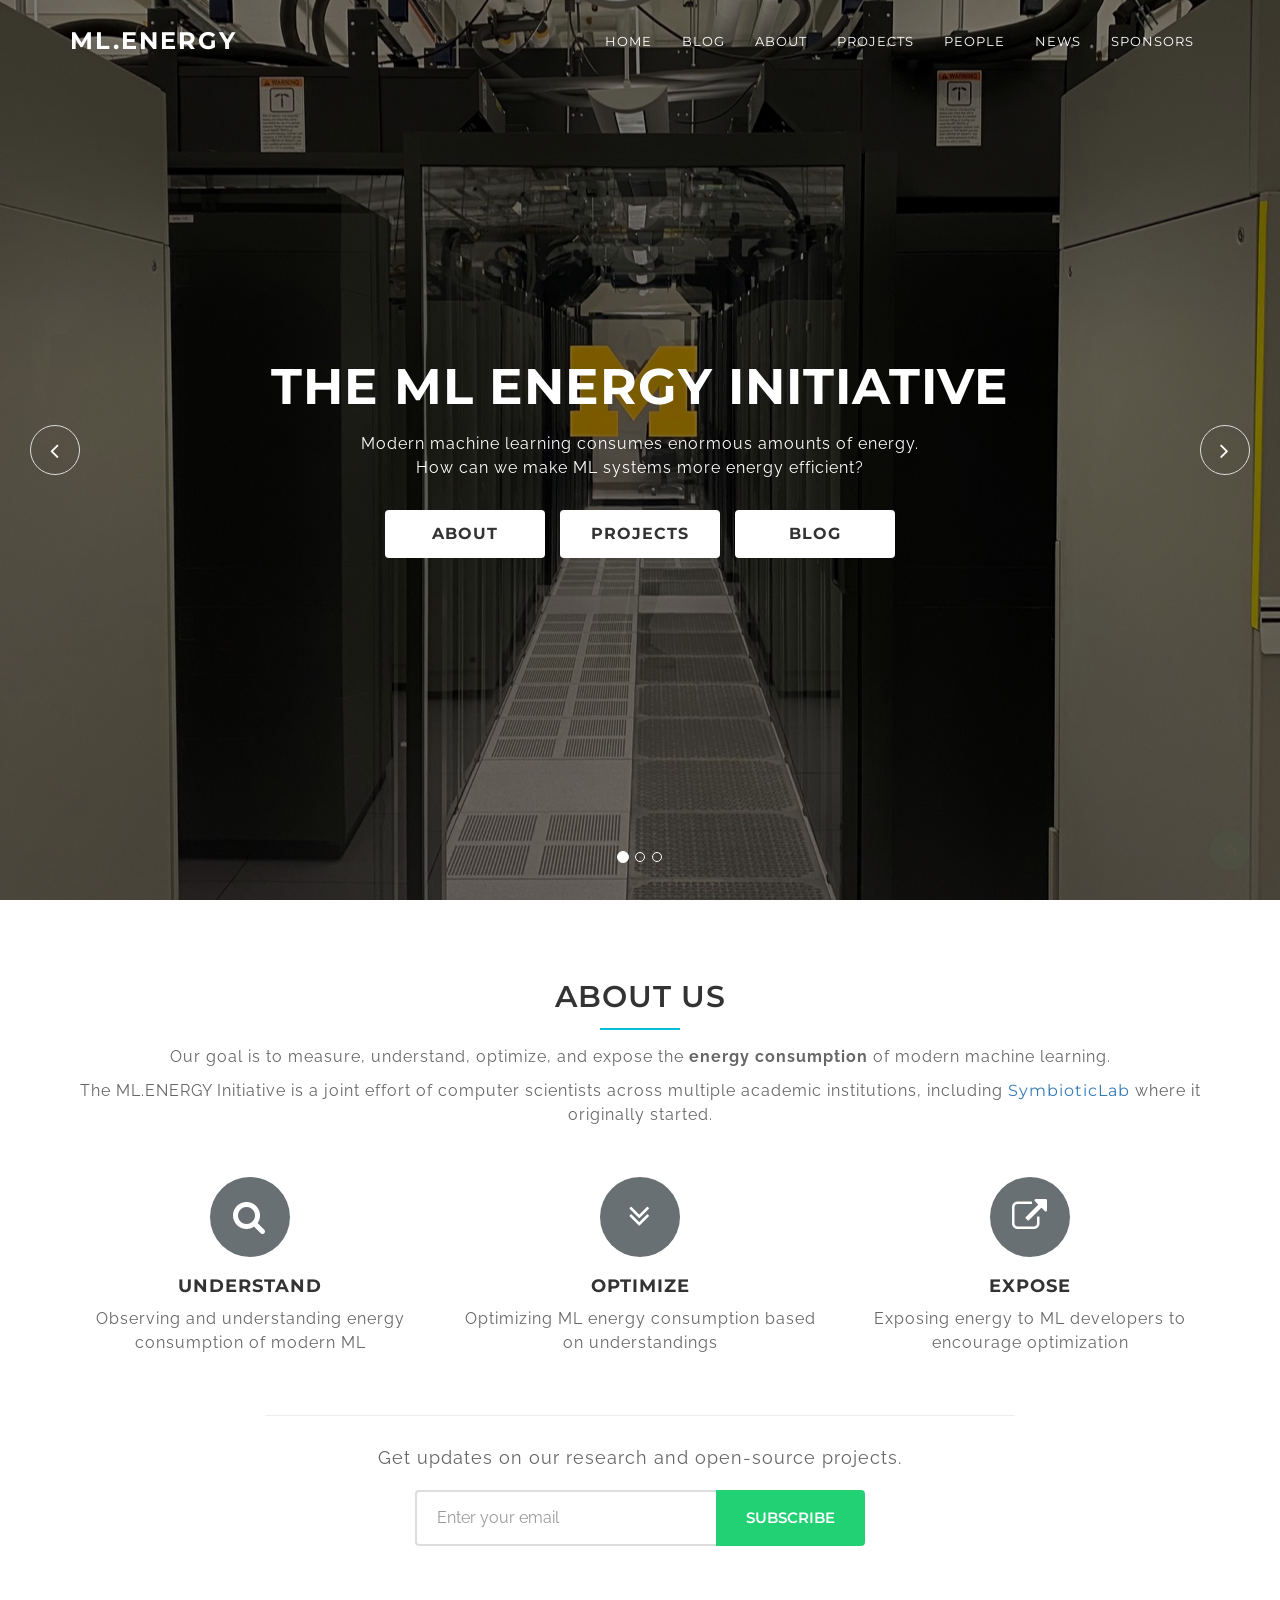
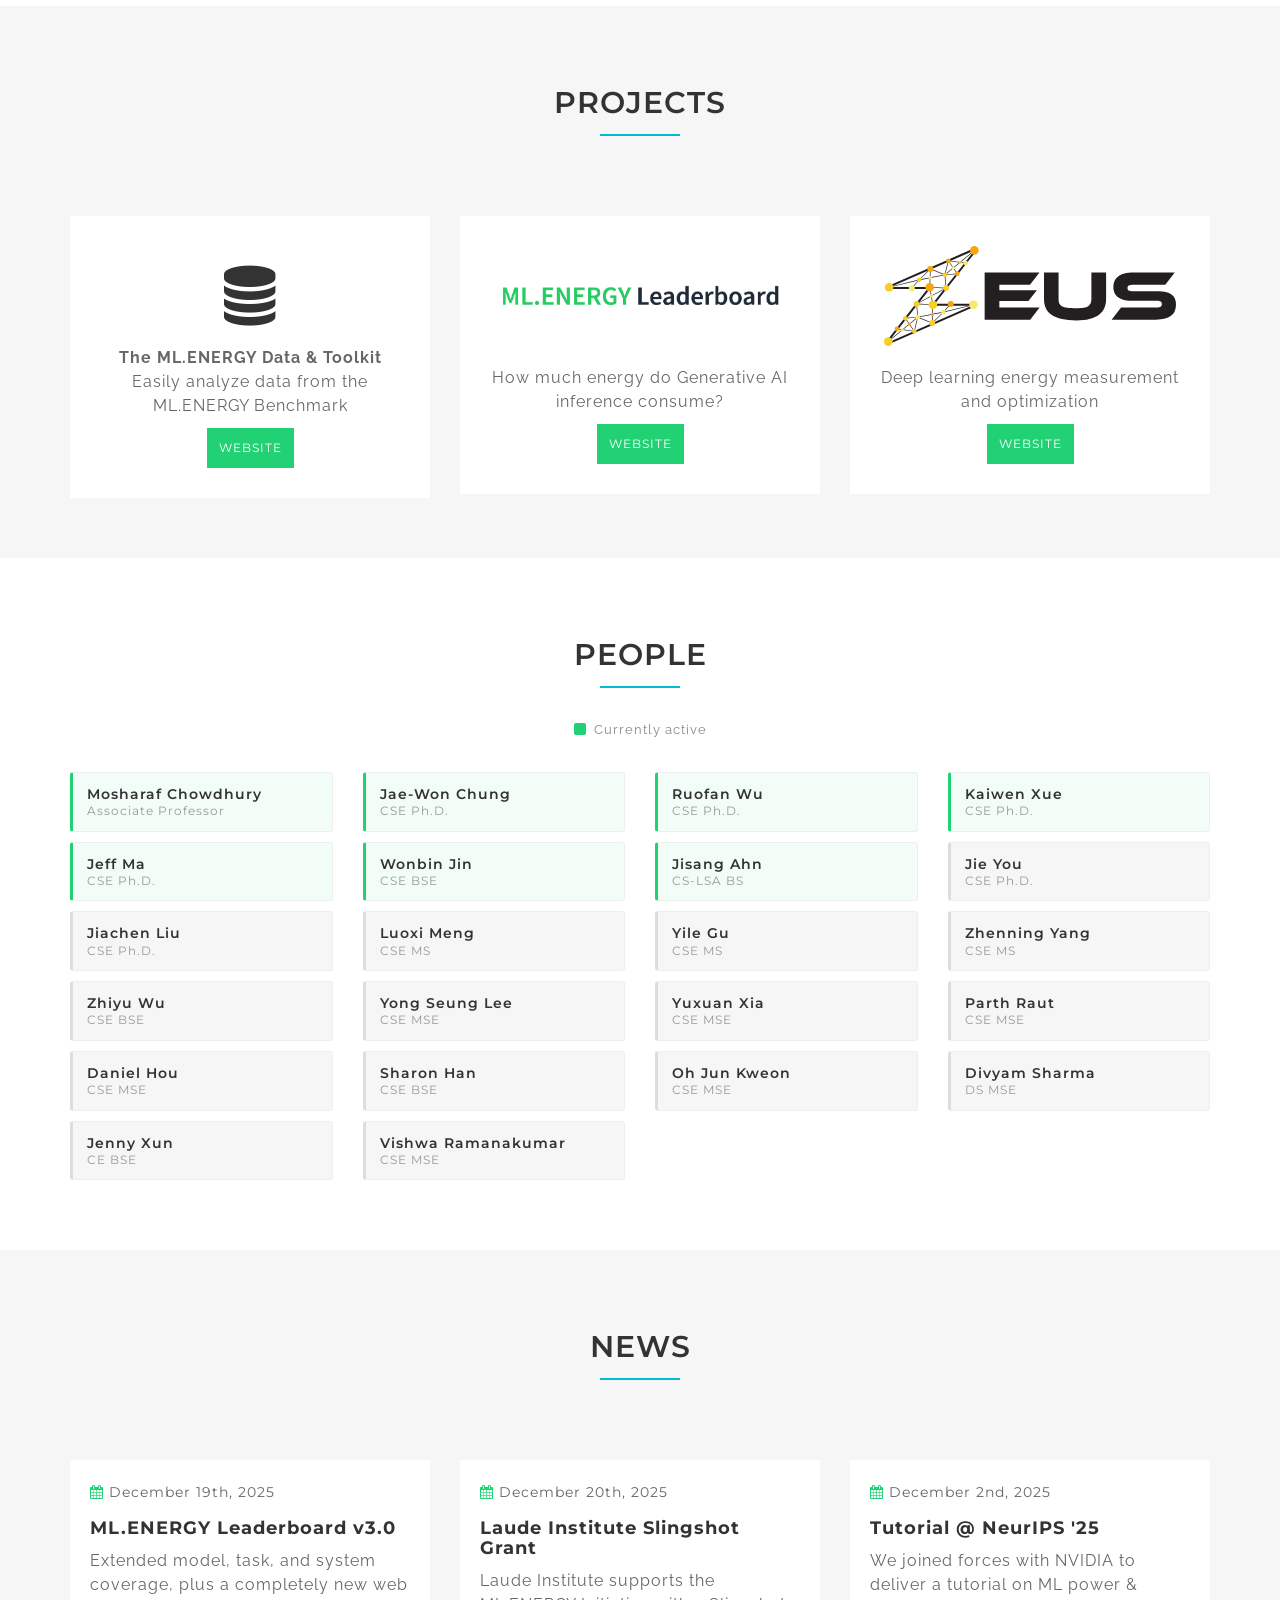
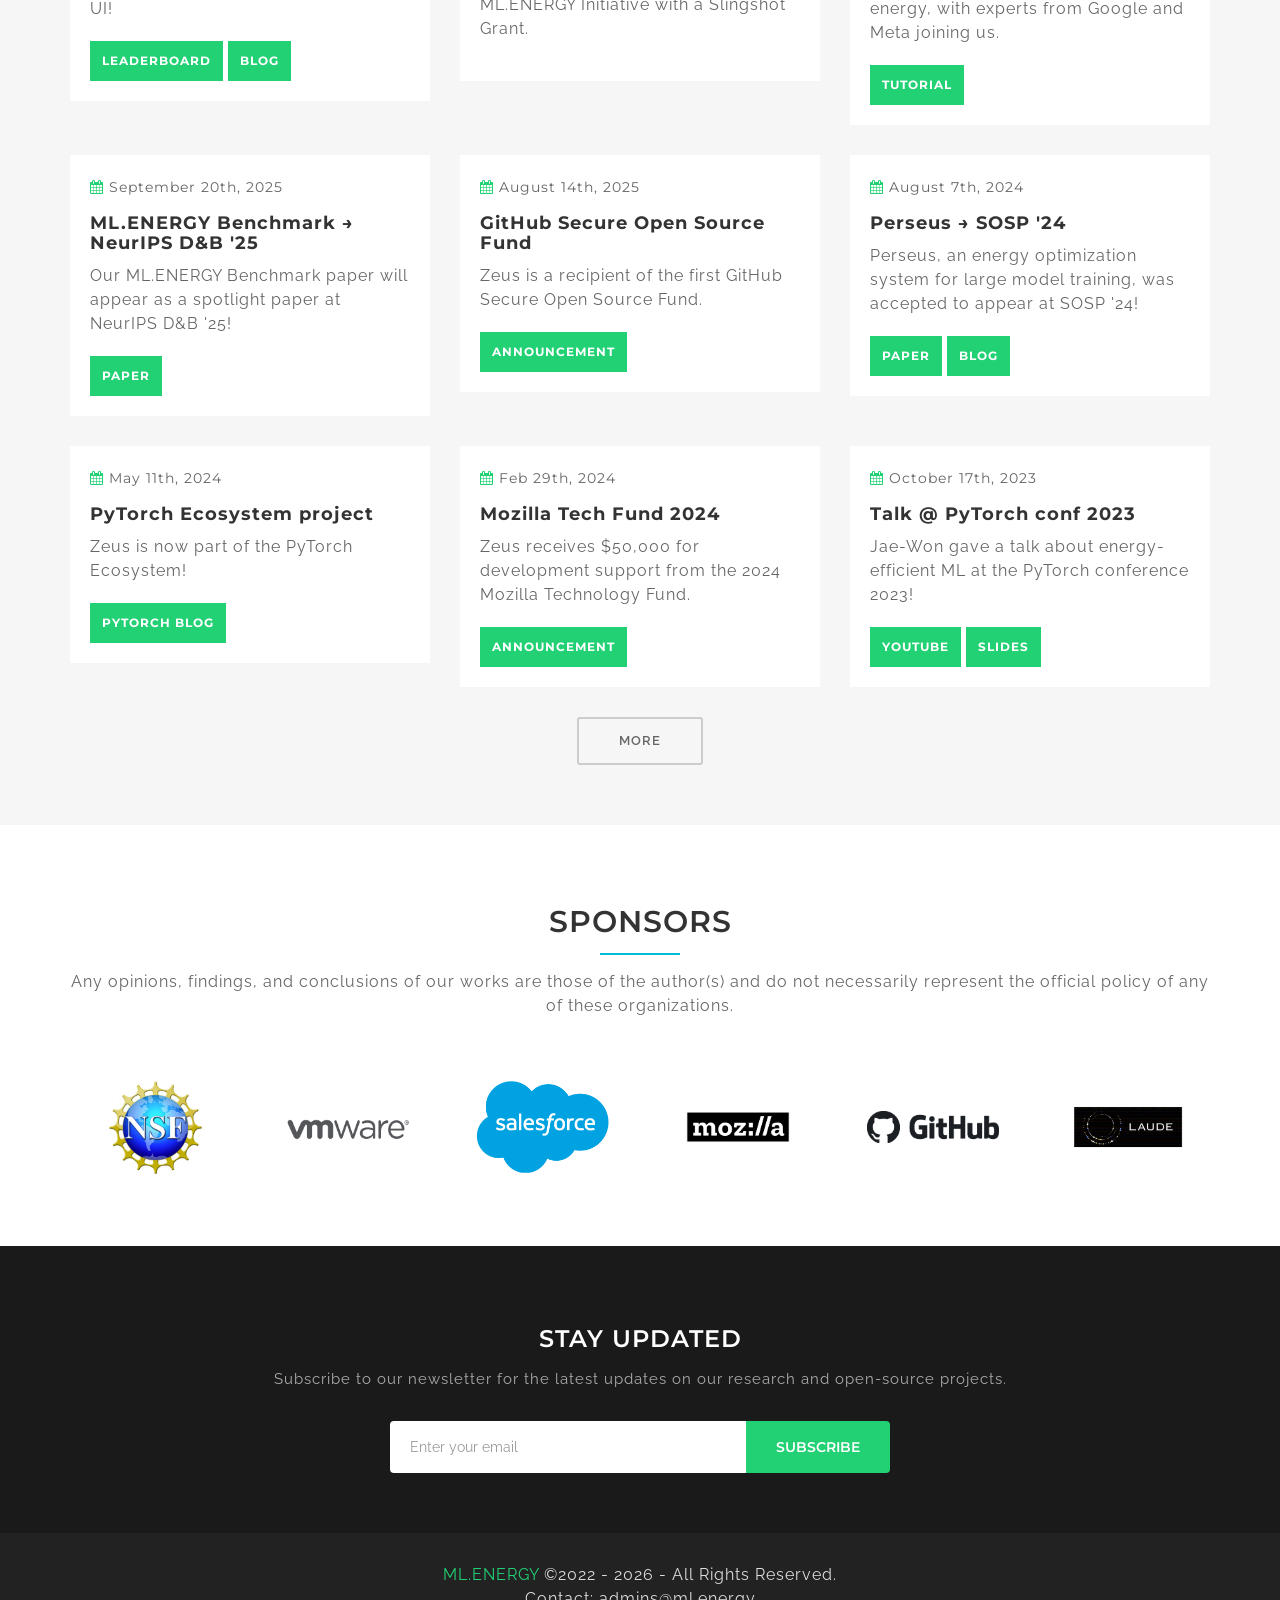
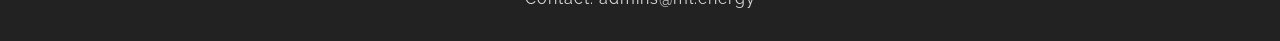
==== commit 7764cd23: "Images" ====
--- a/index.html
+++ b/index.html
@@ -829,7 +829,7 @@
             <div class="row">
                 <div class="col-sm-12">
                     <div class="footer-text text-center">
-                        <p class="text-muted"><span>ML.ENERGY</span> &copy;2023 - 2026 - All Rights Reserved.</p>
+                        <p class="text-muted"><span>ML.ENERGY</span> &copy;2022 - 2026 - All Rights Reserved.</p>
                         <p class="text-muted">Contact: admins@ml.energy</p>
                     </div>
                 </div>
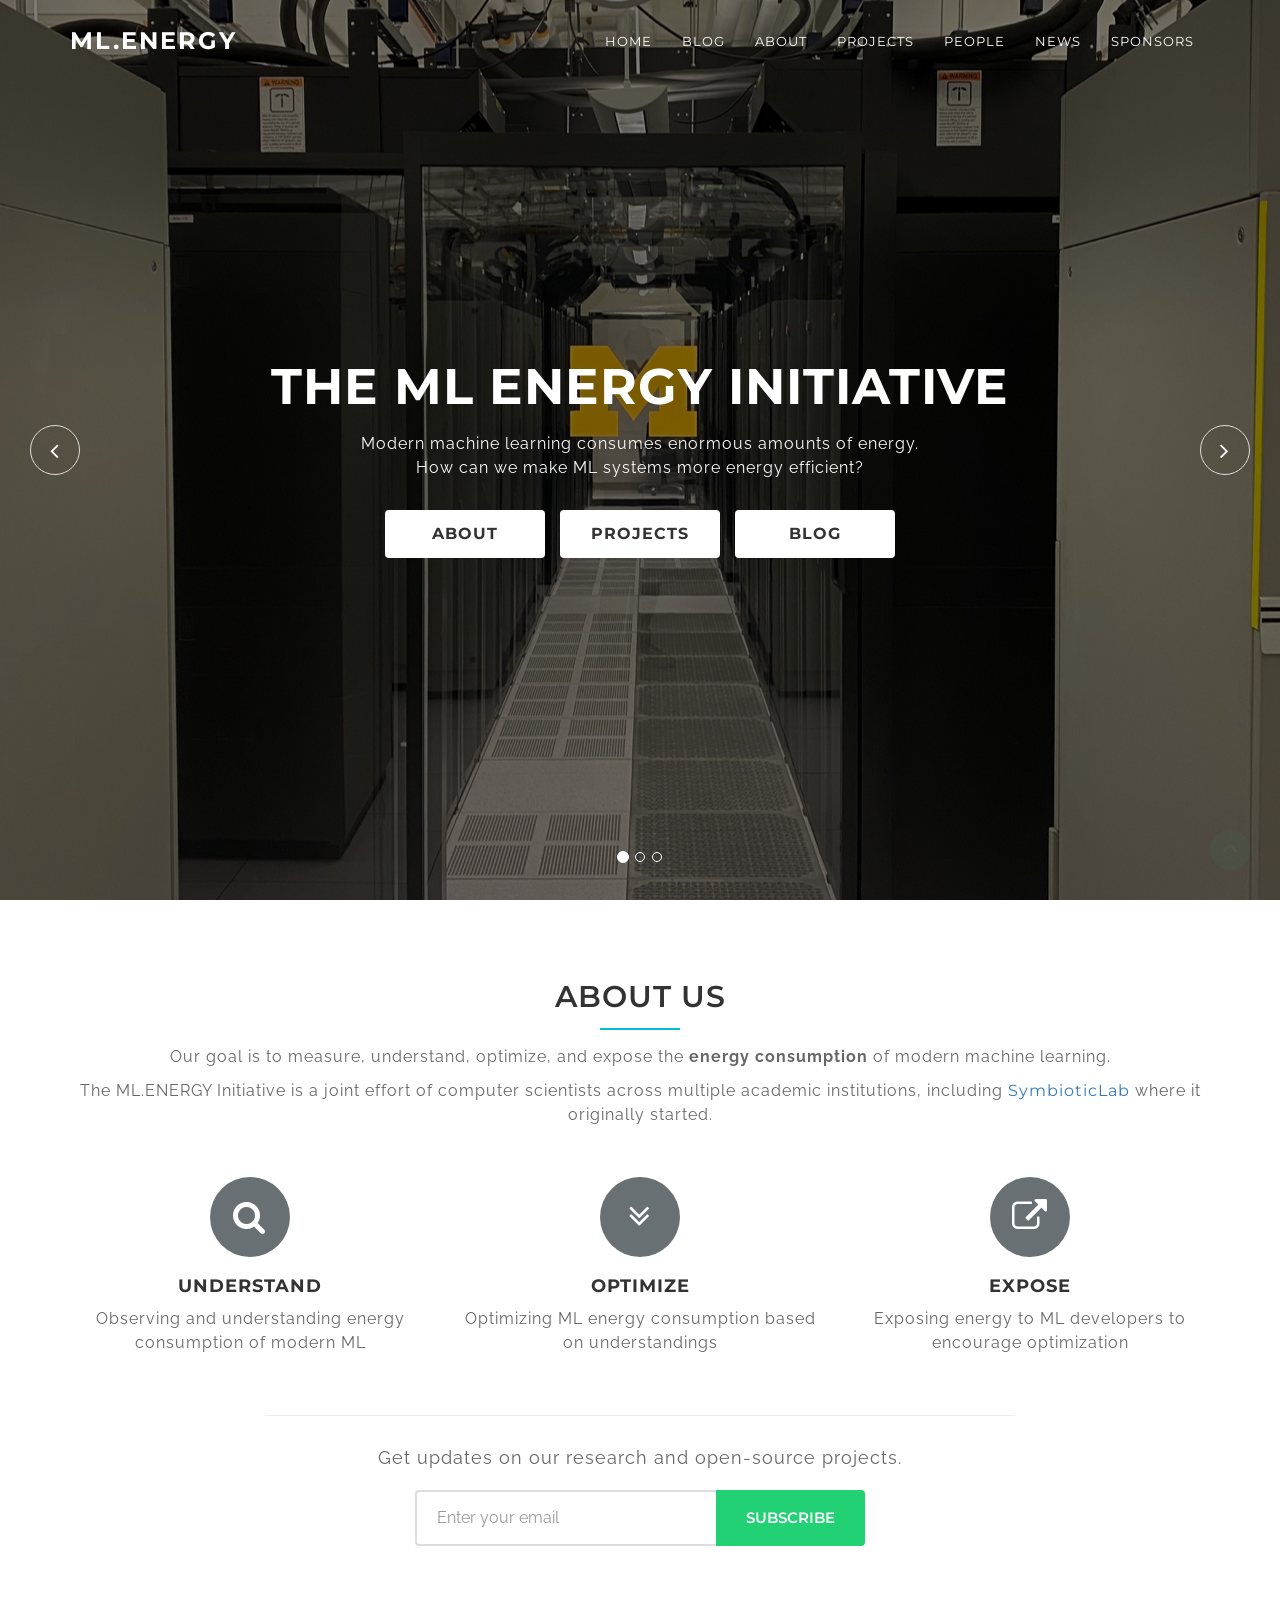
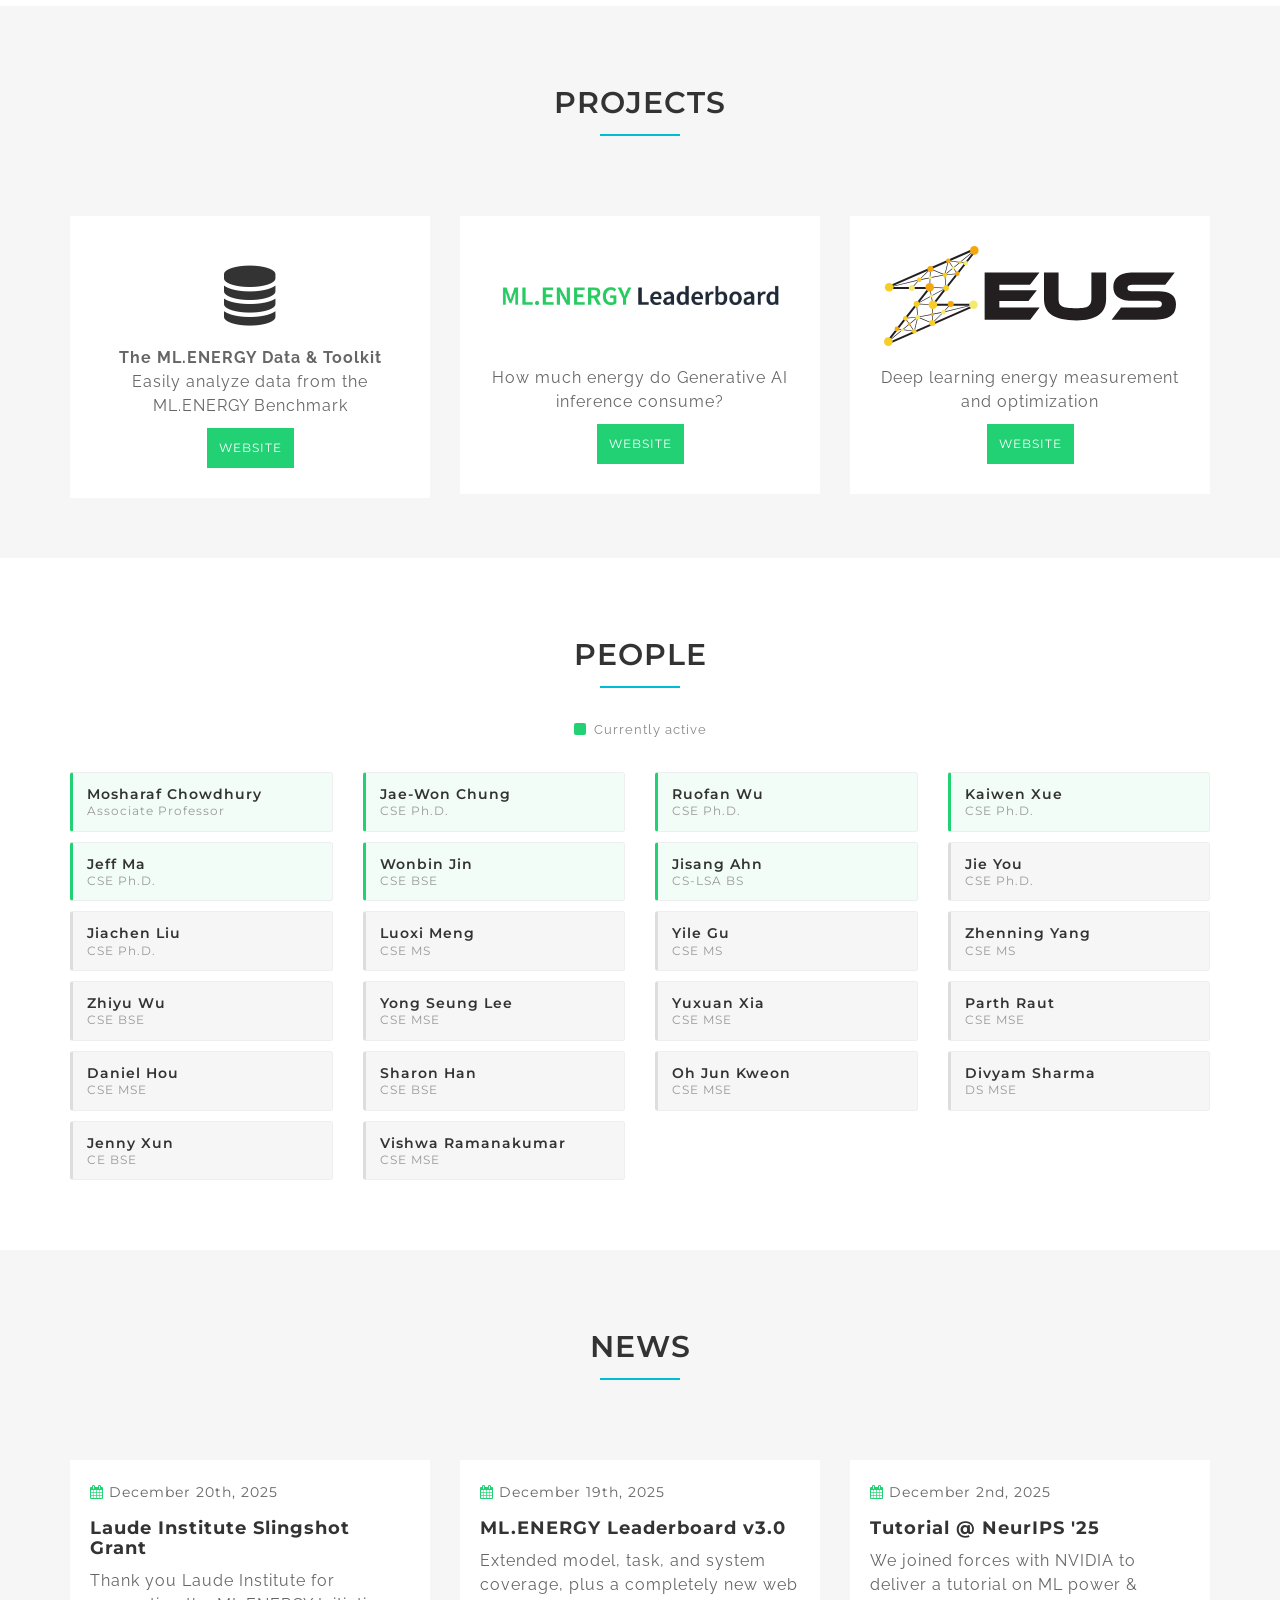
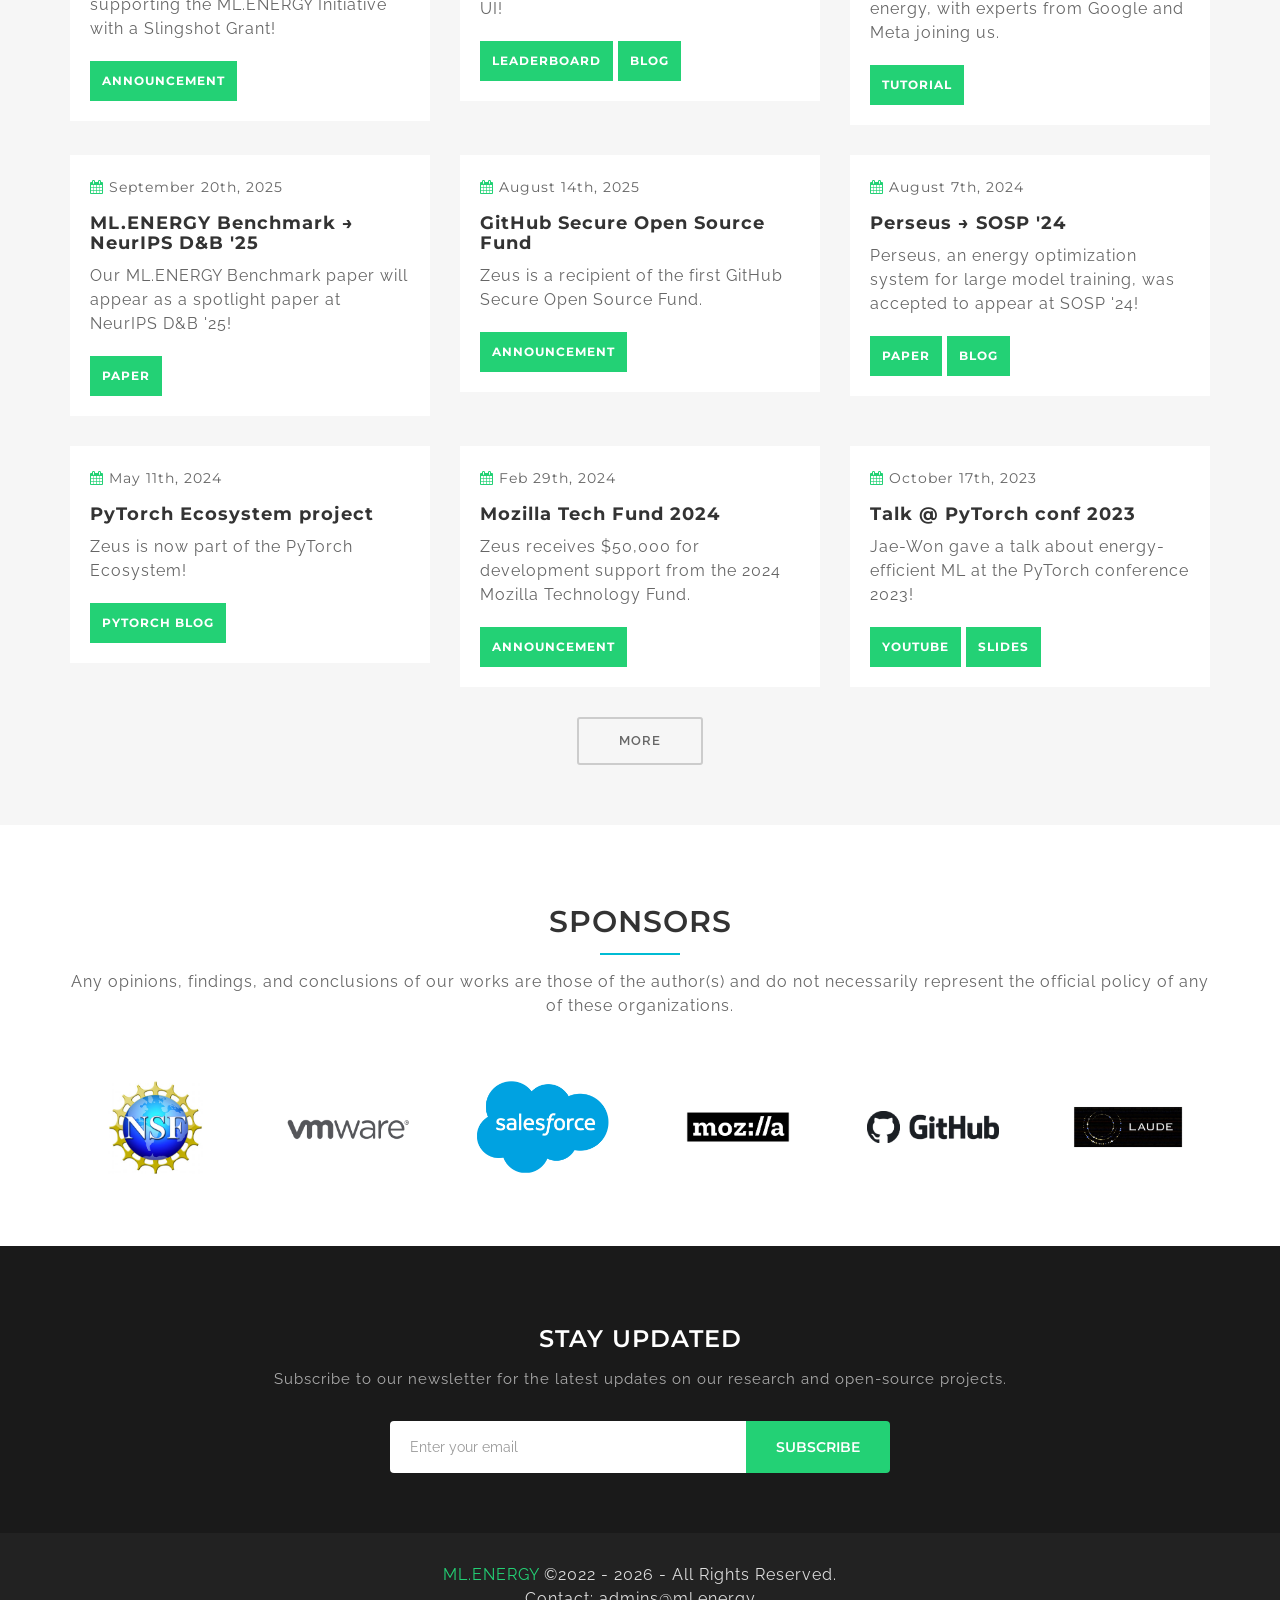
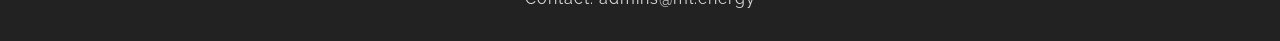
==== commit 948e7cab: "Update news" ====
--- a/index.html
+++ b/index.html
@@ -510,6 +510,21 @@
                     <div class="single-blog-post">
                         <div class="single-post-content">
                             <ul class="post-meta">
+                                <li><a href="#"><i class="fa fa-calendar"></i>December 20th, 2025</a>
+                                </li>
+                            </ul>
+                            <h4>Laude Institute Slingshot Grant</h4>
+                            <p>Thank you Laude Institute for supporting the ML.ENERGY Initiative with a Slingshot Grant!</p>
+                            <a class="blog-btn" href="https://www.laude.org/updates/slingshots-two">Announcement</a>
+                        </div>
+                    </div>
+                </div>
+                <!-- END SINGLE BLOG POST -->
+                <!-- START SINGLE BLOG POST -->
+                <div class="col-md-4 col-sm-6">
+                    <div class="single-blog-post">
+                        <div class="single-post-content">
+                            <ul class="post-meta">
                                 <li><a href="#"><i class="fa fa-calendar"></i>December 19th, 2025</a>
                                 </li>
                             </ul>
@@ -517,20 +532,6 @@
                             <p>Extended model, task, and system coverage, plus a completely new web UI!</p>
                             <a class="blog-btn" href="https://ml.energy/leaderboard">Leaderboard</a>
                             <a class="blog-btn" href="https://ml.energy/blog/measurement/energy/diagnosing-inference-energy-consumption-with-the-mlenergy-leaderboard-v30/">Blog</a>
-                        </div>
-                    </div>
-                </div>
-                <!-- END SINGLE BLOG POST -->
-                <!-- START SINGLE BLOG POST -->
-                <div class="col-md-4 col-sm-6">
-                    <div class="single-blog-post">
-                        <div class="single-post-content">
-                            <ul class="post-meta">
-                                <li><a href="#"><i class="fa fa-calendar"></i>December 20th, 2025</a>
-                                </li>
-                            </ul>
-                            <h4>Laude Institute Slingshot Grant</h4>
-                            <p>Laude Institute supports the ML.ENERGY Initiative with a Slingshot Grant.</p>
                         </div>
                     </div>
                 </div>
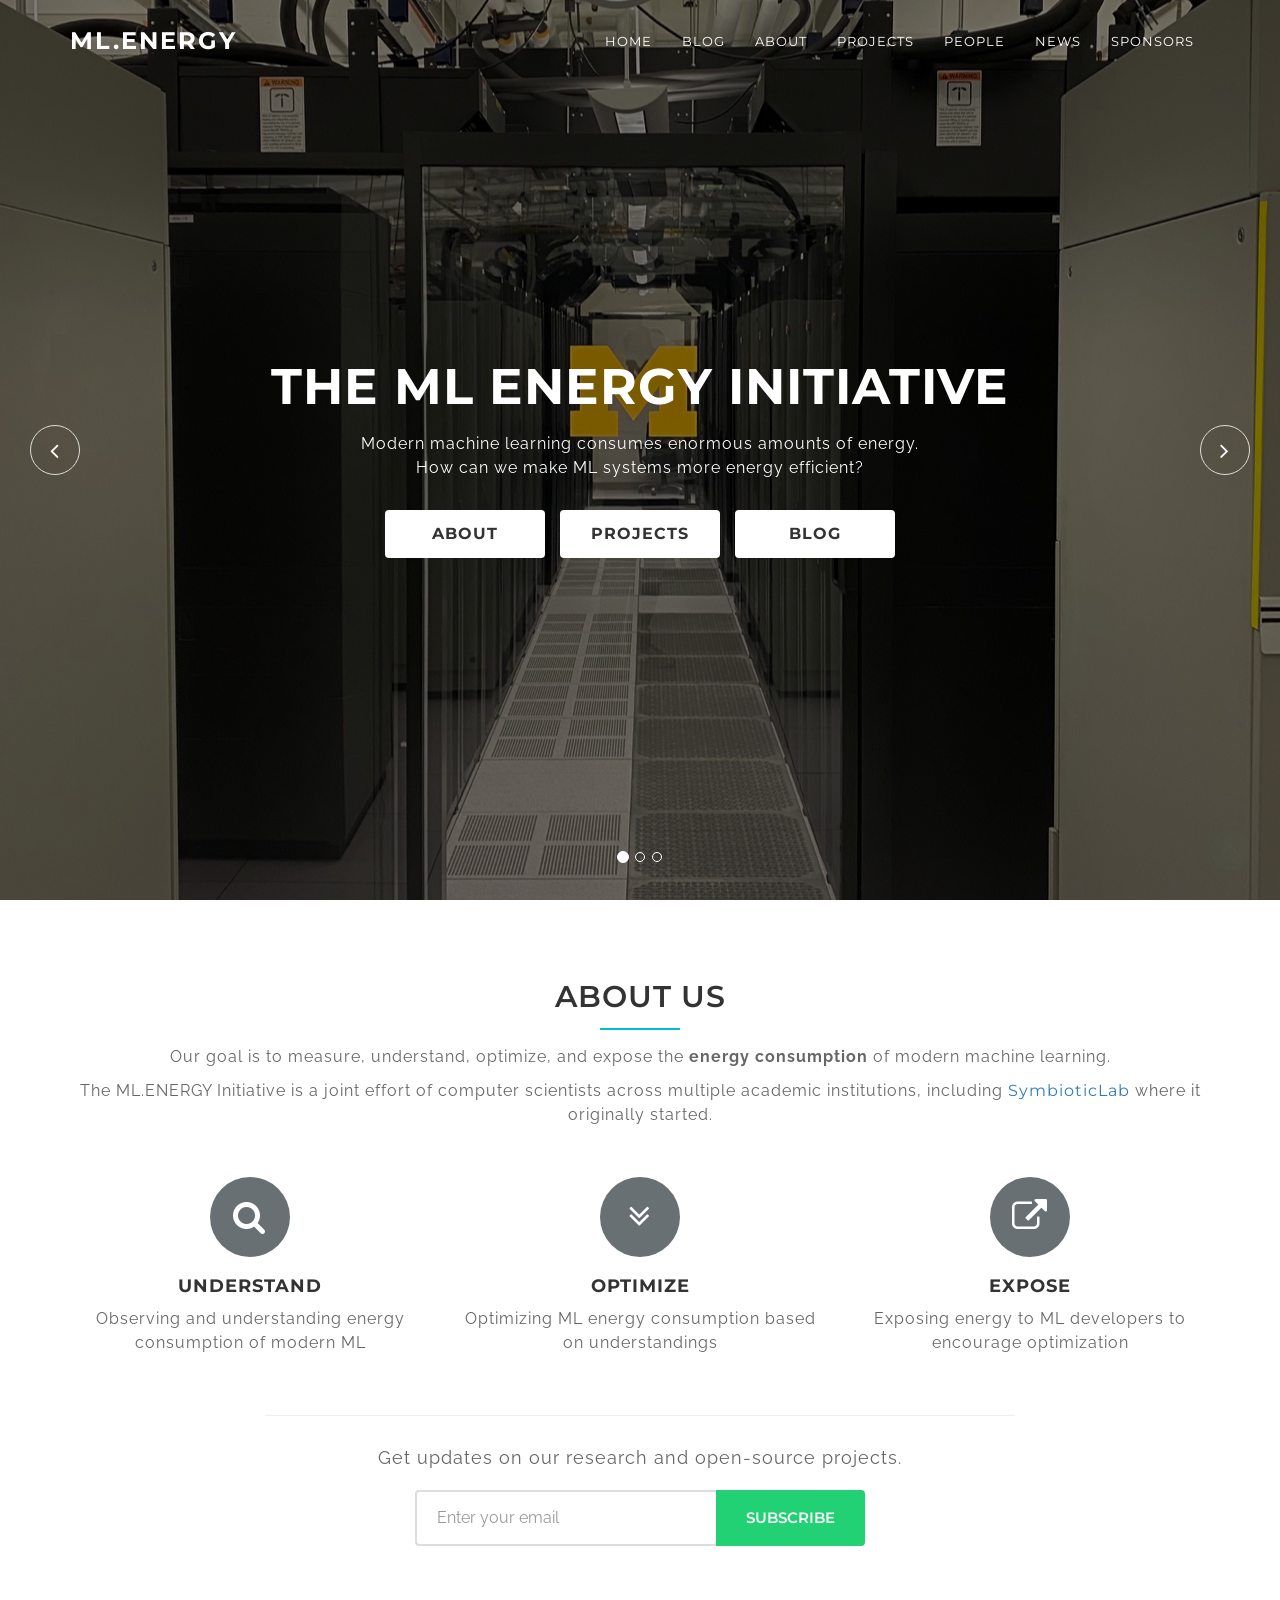
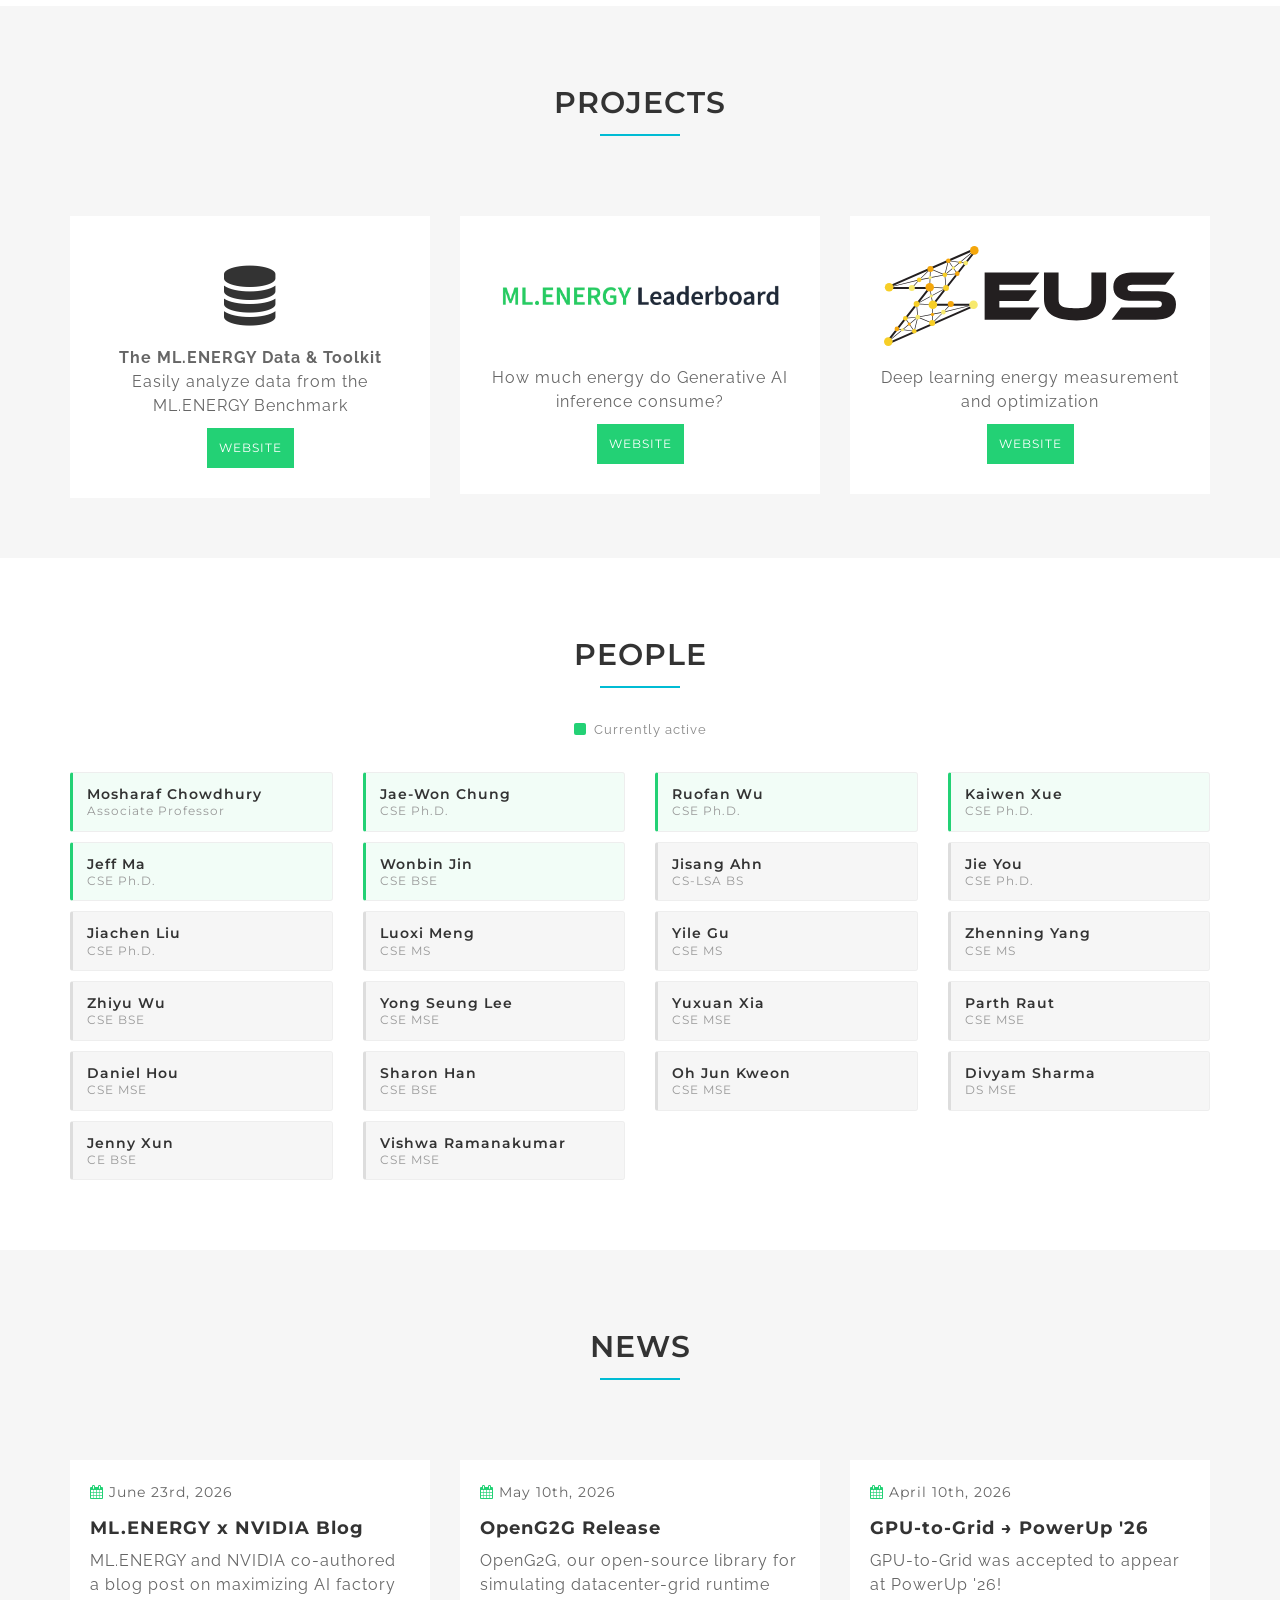
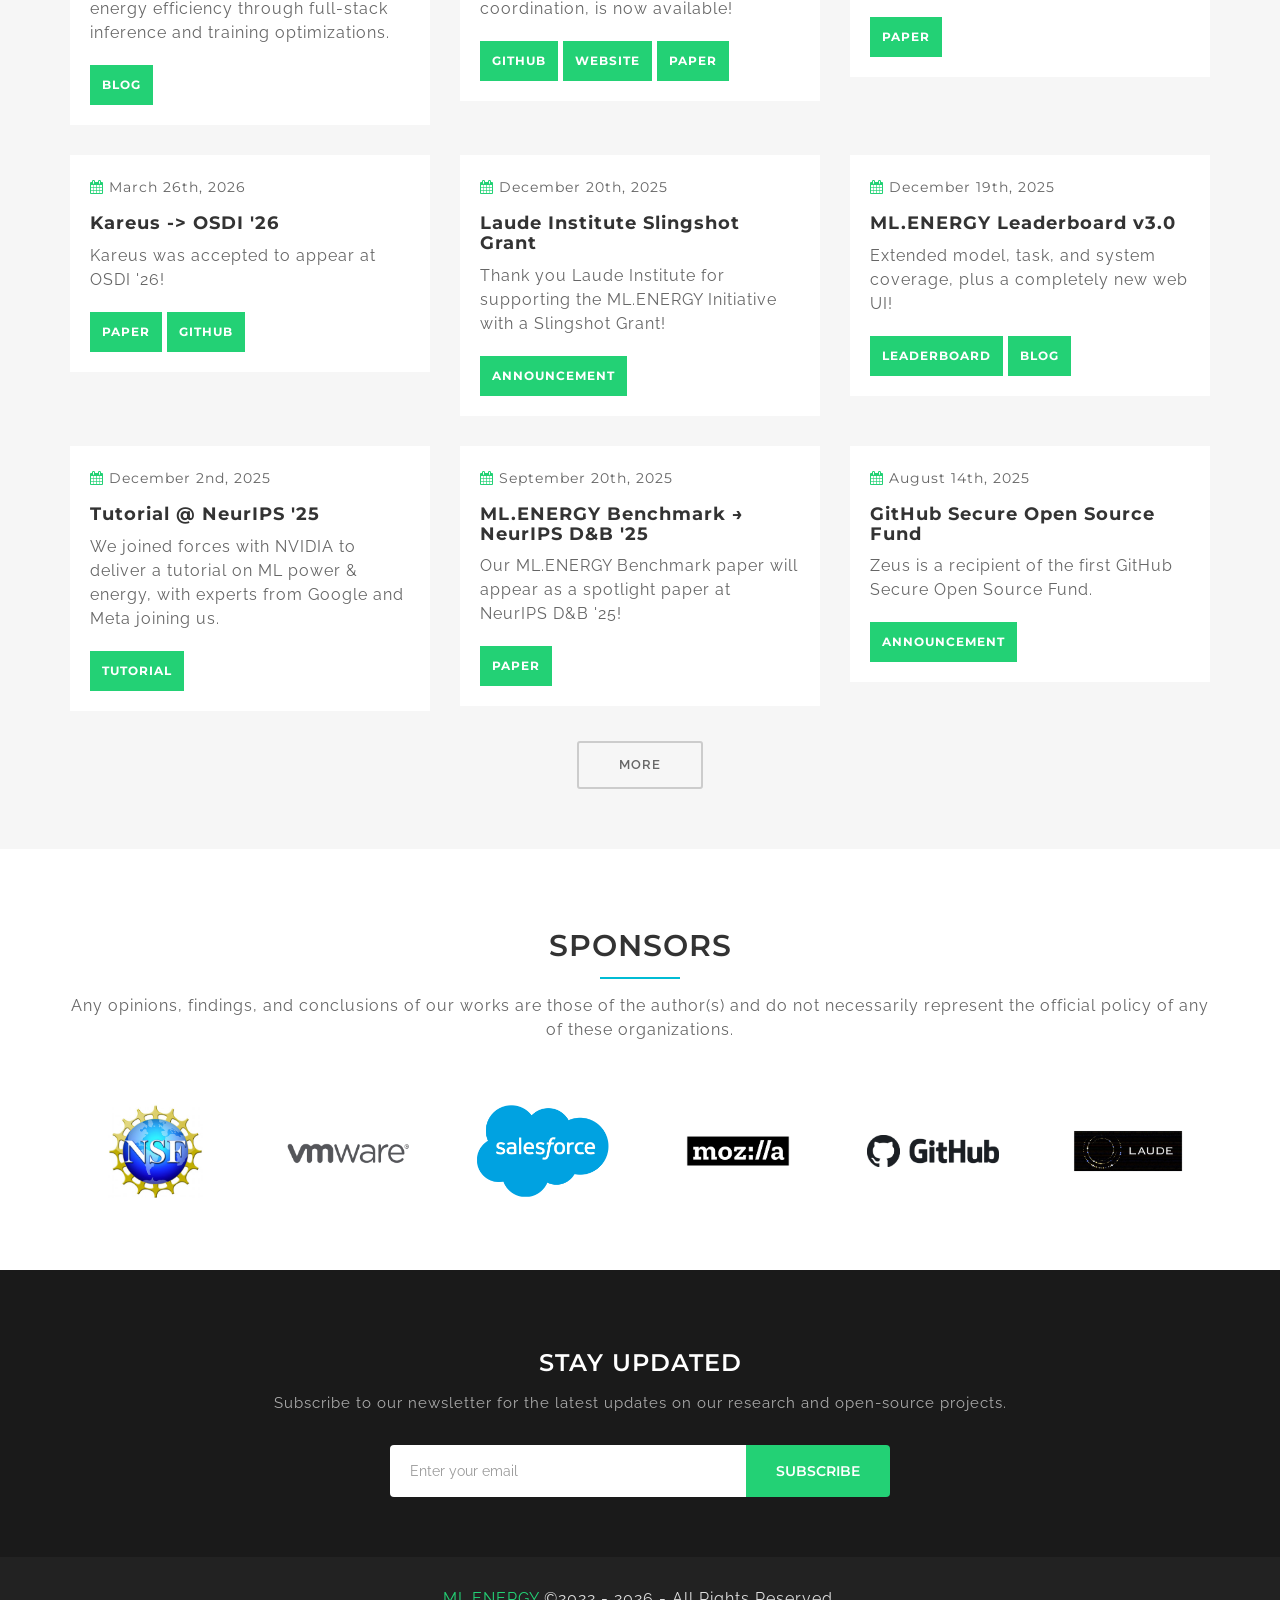
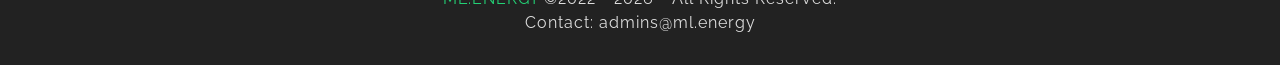
==== commit 45819e8d: "News" ====
--- a/index.html
+++ b/index.html
@@ -392,7 +392,7 @@
                     </a>
                 </div>
                 <div class="col-md-3 col-sm-4 col-xs-6">
-                    <a href="https://www.linkedin.com/in/jisang-ahn/" target="_blank" class="person-card person-active">
+                    <a href="https://www.linkedin.com/in/jisang-ahn/" target="_blank" class="person-card">
                         <span class="person-name">Jisang Ahn</span>
                         <span class="person-role">CS-LSA BS</span>
                     </a>
@@ -510,6 +510,69 @@
                     <div class="single-blog-post">
                         <div class="single-post-content">
                             <ul class="post-meta">
+                                <li><a href="#"><i class="fa fa-calendar"></i>June 23rd, 2026</a>
+                                </li>
+                            </ul>
+                            <h4>ML.ENERGY x NVIDIA Blog</h4>
+                            <p>ML.ENERGY and NVIDIA co-authored a blog post on maximizing AI factory energy efficiency through full-stack inference and training optimizations.</p>
+                            <a class="blog-btn" href="https://developer.nvidia.com/blog/maximize-ai-factory-energy-efficiency-through-full-stack-inference-and-training-optimizations/">Blog</a>
+                        </div>
+                    </div>
+                </div>
+                <!-- END SINGLE BLOG POST -->
+                <!-- START SINGLE BLOG POST -->
+                <div class="col-md-4 col-sm-6">
+                    <div class="single-blog-post">
+                        <div class="single-post-content">
+                            <ul class="post-meta">
+                                <li><a href="#"><i class="fa fa-calendar"></i>May 10th, 2026</a>
+                                </li>
+                            </ul>
+                            <h4>OpenG2G Release</h4>
+                            <p>OpenG2G, our open-source library for simulating datacenter-grid runtime coordination, is now available!</p>
+                            <a class="blog-btn" href="https://github.com/gpu2grid/openg2g">GitHub</a>
+                            <a class="blog-btn" href="https://gpu2grid.io/openg2g/">Website</a>
+                            <a class="blog-btn" href="https://arxiv.org/abs/2605.05519">Paper</a>
+                        </div>
+                    </div>
+                </div>
+                <!-- END SINGLE BLOG POST -->
+                <!-- START SINGLE BLOG POST -->
+                <div class="col-md-4 col-sm-6">
+                    <div class="single-blog-post">
+                        <div class="single-post-content">
+                            <ul class="post-meta">
+                                <li><a href="#"><i class="fa fa-calendar"></i>April 10th, 2026</a>
+                                </li>
+                            </ul>
+                            <h4>GPU-to-Grid → PowerUp '26</h4>
+                            <p>GPU-to-Grid was accepted to appear at PowerUp '26!</p>
+                            <a class="blog-btn" href="https://arxiv.org/abs/2602.05116">Paper</a>
+                        </div>
+                    </div>
+                </div>
+                <!-- END SINGLE BLOG POST -->
+                <!-- START SINGLE BLOG POST -->
+                <div class="col-md-4 col-sm-6">
+                    <div class="single-blog-post">
+                        <div class="single-post-content">
+                            <ul class="post-meta">
+                                <li><a href="#"><i class="fa fa-calendar"></i>March 26th, 2026</a>
+                                </li>
+                            </ul>
+                            <h4>Kareus -> OSDI '26</h4>
+                            <p>Kareus was accepted to appear at OSDI '26!</p>
+                            <a class="blog-btn" href="https://arxiv.org/abs/2601.17654">Paper</a>
+                            <a class="blog-btn" href="https://github.com/ml-energy/kareus">GitHub</a>
+                        </div>
+                    </div>
+                </div>
+                <!-- END SINGLE BLOG POST -->
+                <!-- START SINGLE BLOG POST -->
+                <div class="col-md-4 col-sm-6">
+                    <div class="single-blog-post">
+                        <div class="single-post-content">
+                            <ul class="post-meta">
                                 <li><a href="#"><i class="fa fa-calendar"></i>December 20th, 2025</a>
                                 </li>
                             </ul>
@@ -597,7 +660,7 @@
                             </ul>
                             <h4>Perseus → SOSP '24</h4>
                             <p>Perseus, an energy optimization system for large model training, was accepted to appear at SOSP '24!</p>
-                            <a class="blog-btn" href="https://symbioticlab.org/publications/files/perseus:sosp24/perseus-sosp24.pdf">Paper</a>
+                            <a class="blog-btn" href="https://dl.acm.org/doi/10.1145/3694715.3695970">Paper</a>
                             <a class="blog-btn" href="https://ml.energy/zeus/research_overview/perseus">Blog</a>
                         </div>
                     </div>
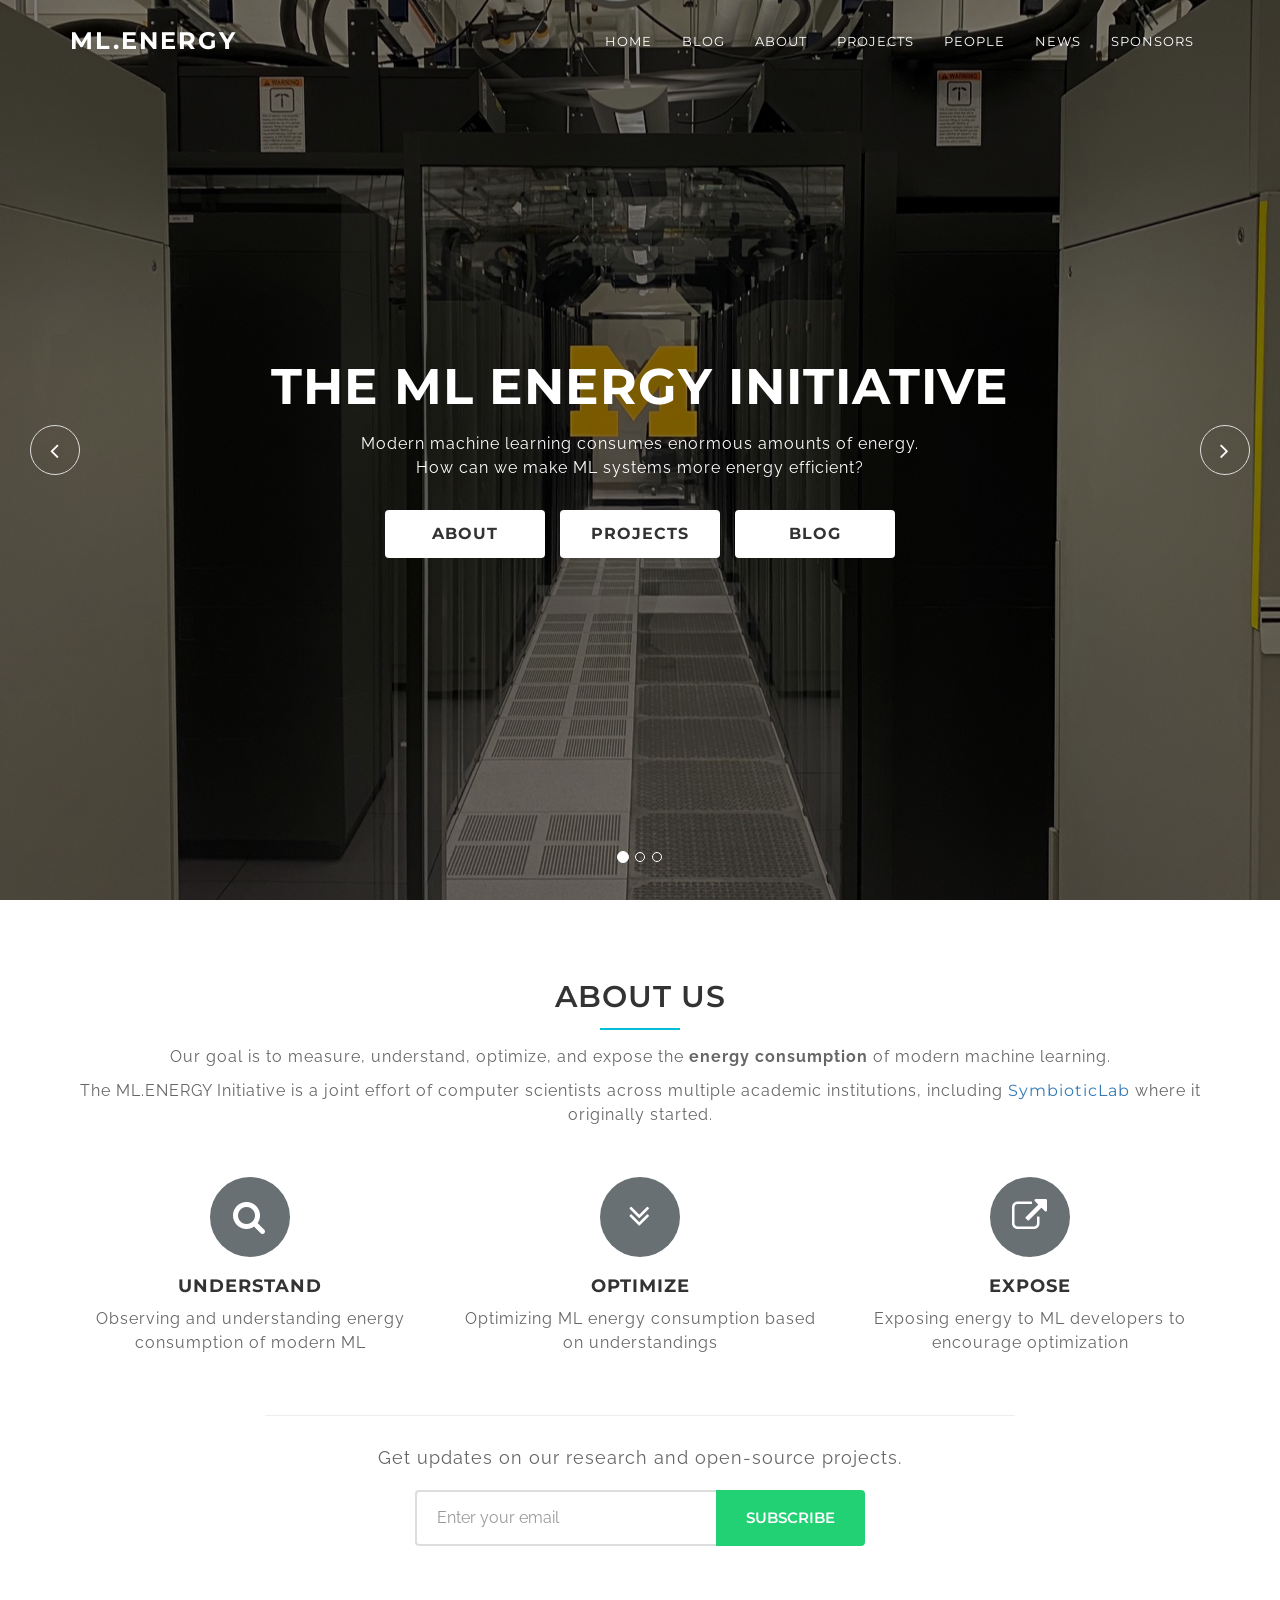
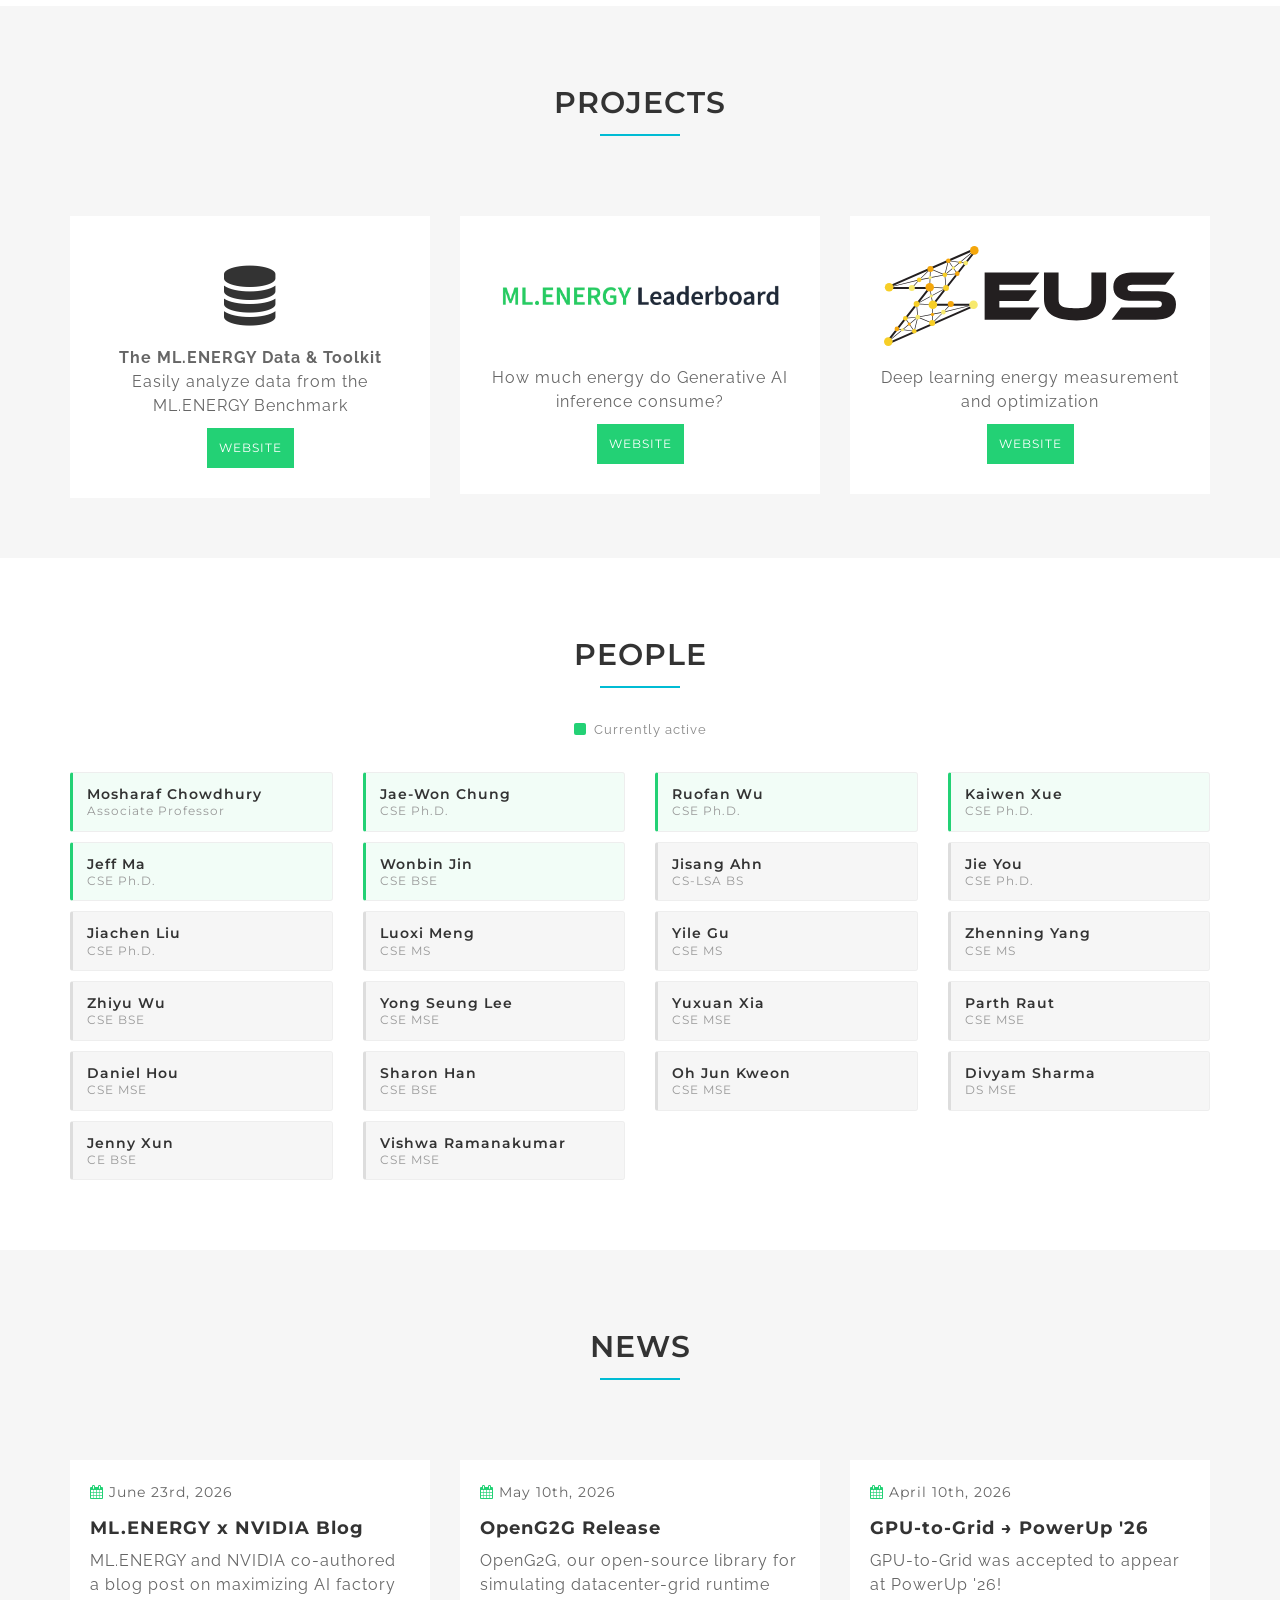
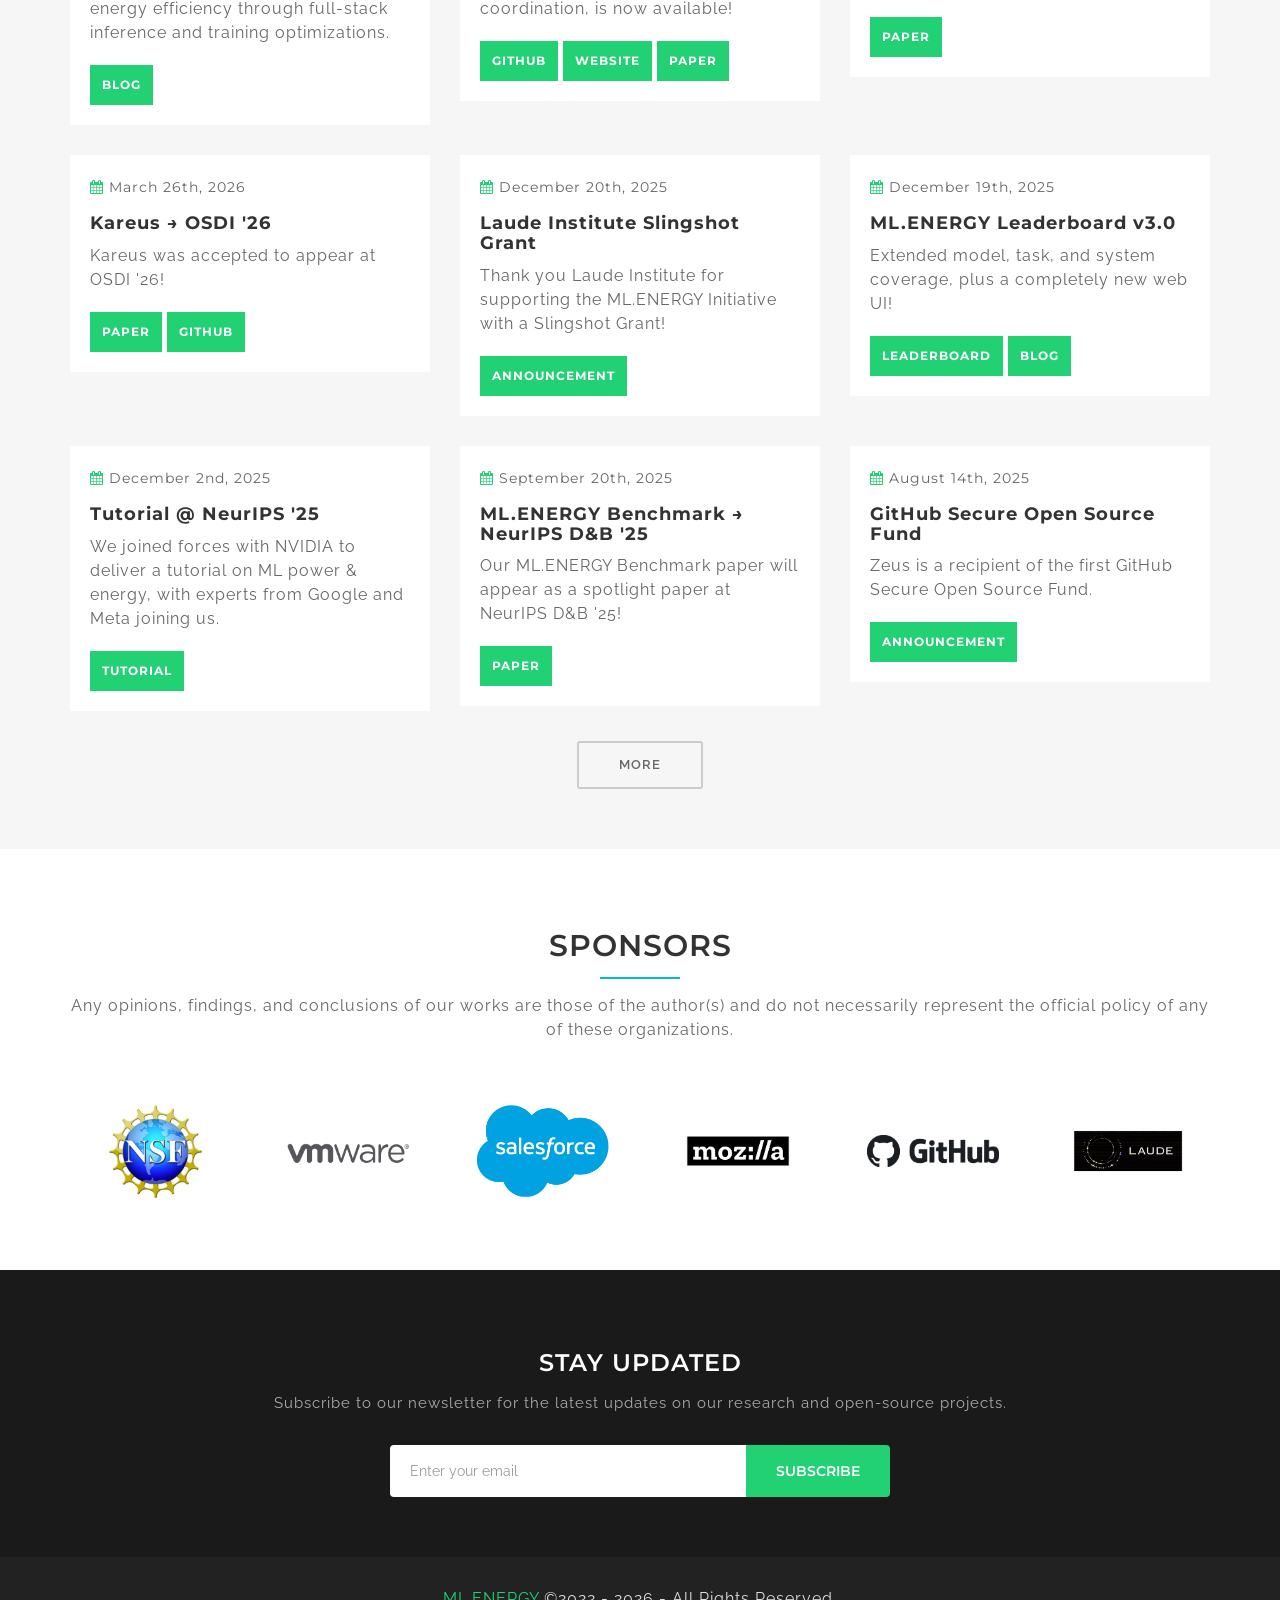
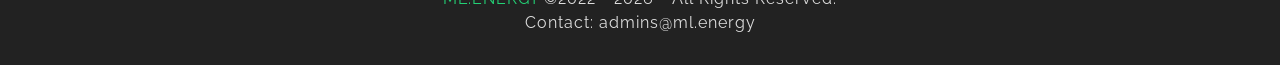
==== commit d7c6e8fc: "News" ====
--- a/index.html
+++ b/index.html
@@ -560,7 +560,7 @@
                                 <li><a href="#"><i class="fa fa-calendar"></i>March 26th, 2026</a>
                                 </li>
                             </ul>
-                            <h4>Kareus -> OSDI '26</h4>
+                            <h4>Kareus → OSDI '26</h4>
                             <p>Kareus was accepted to appear at OSDI '26!</p>
                             <a class="blog-btn" href="https://arxiv.org/abs/2601.17654">Paper</a>
                             <a class="blog-btn" href="https://github.com/ml-energy/kareus">GitHub</a>
